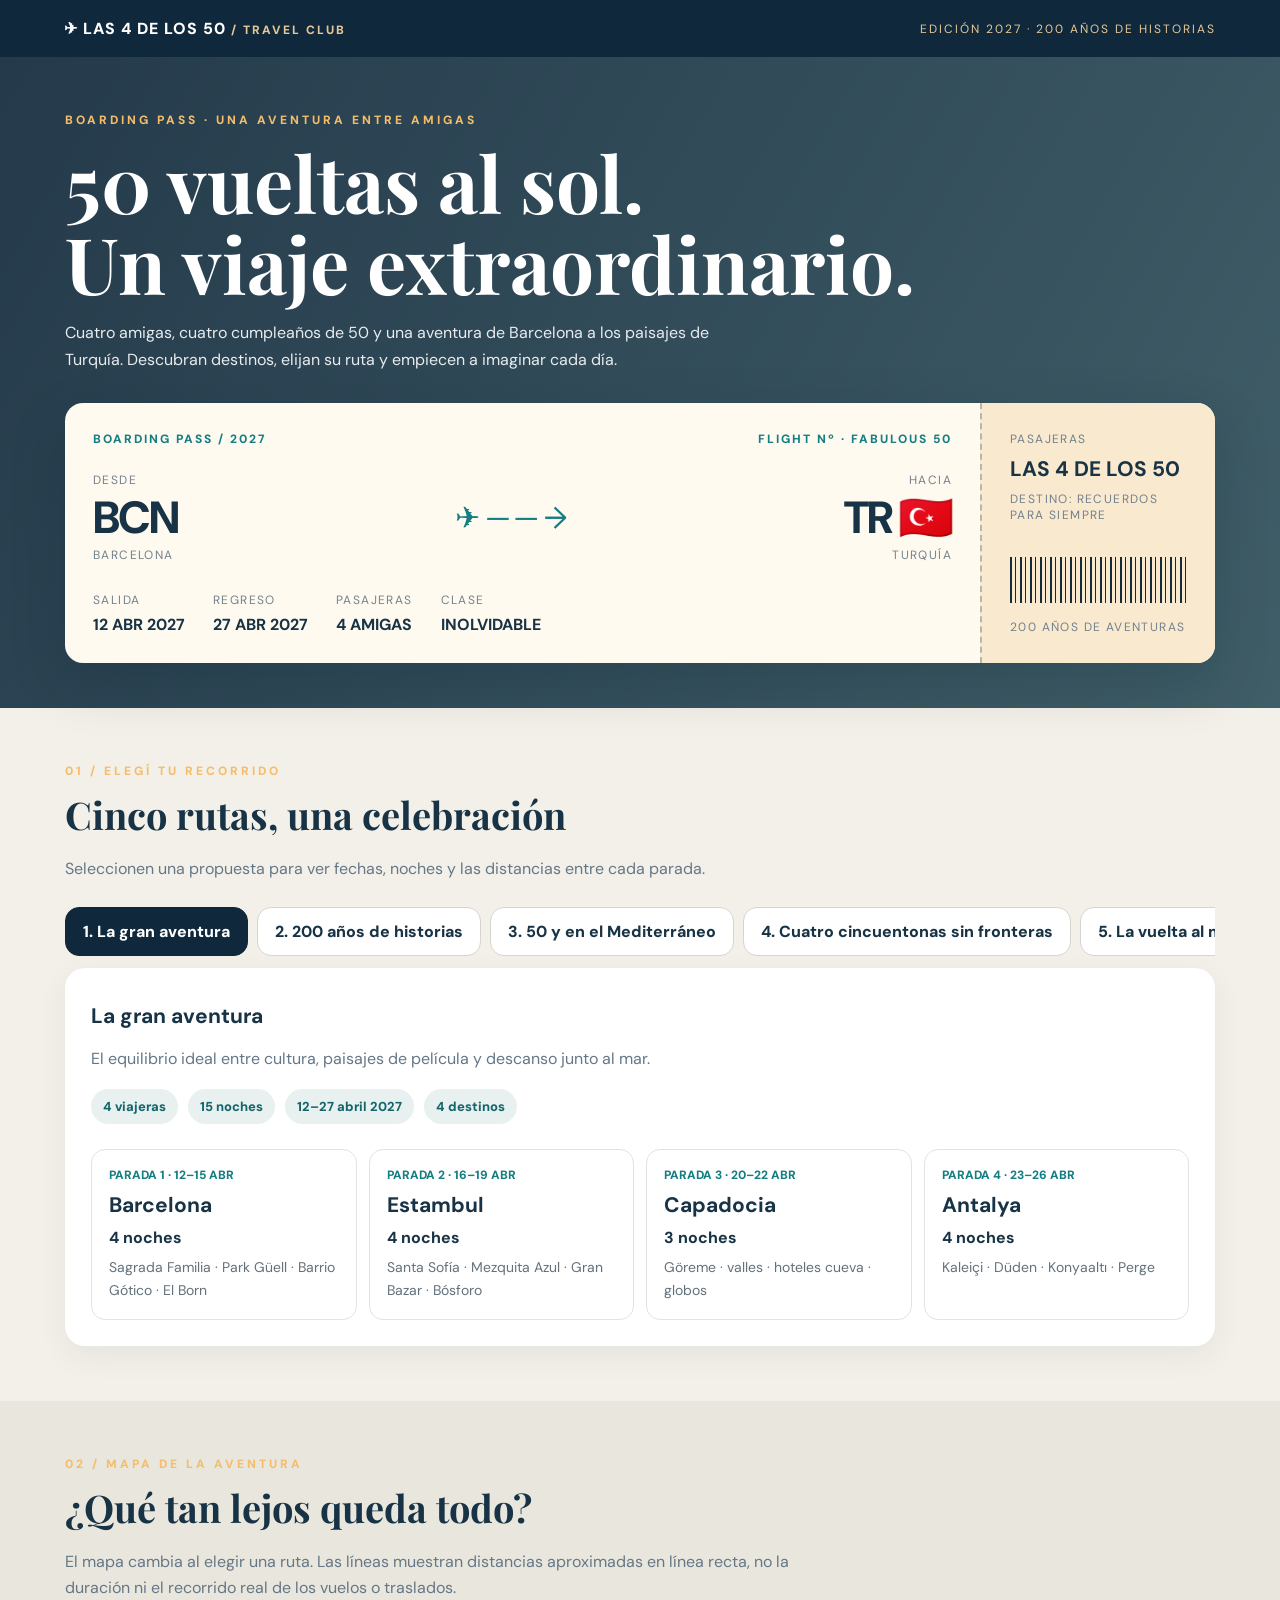
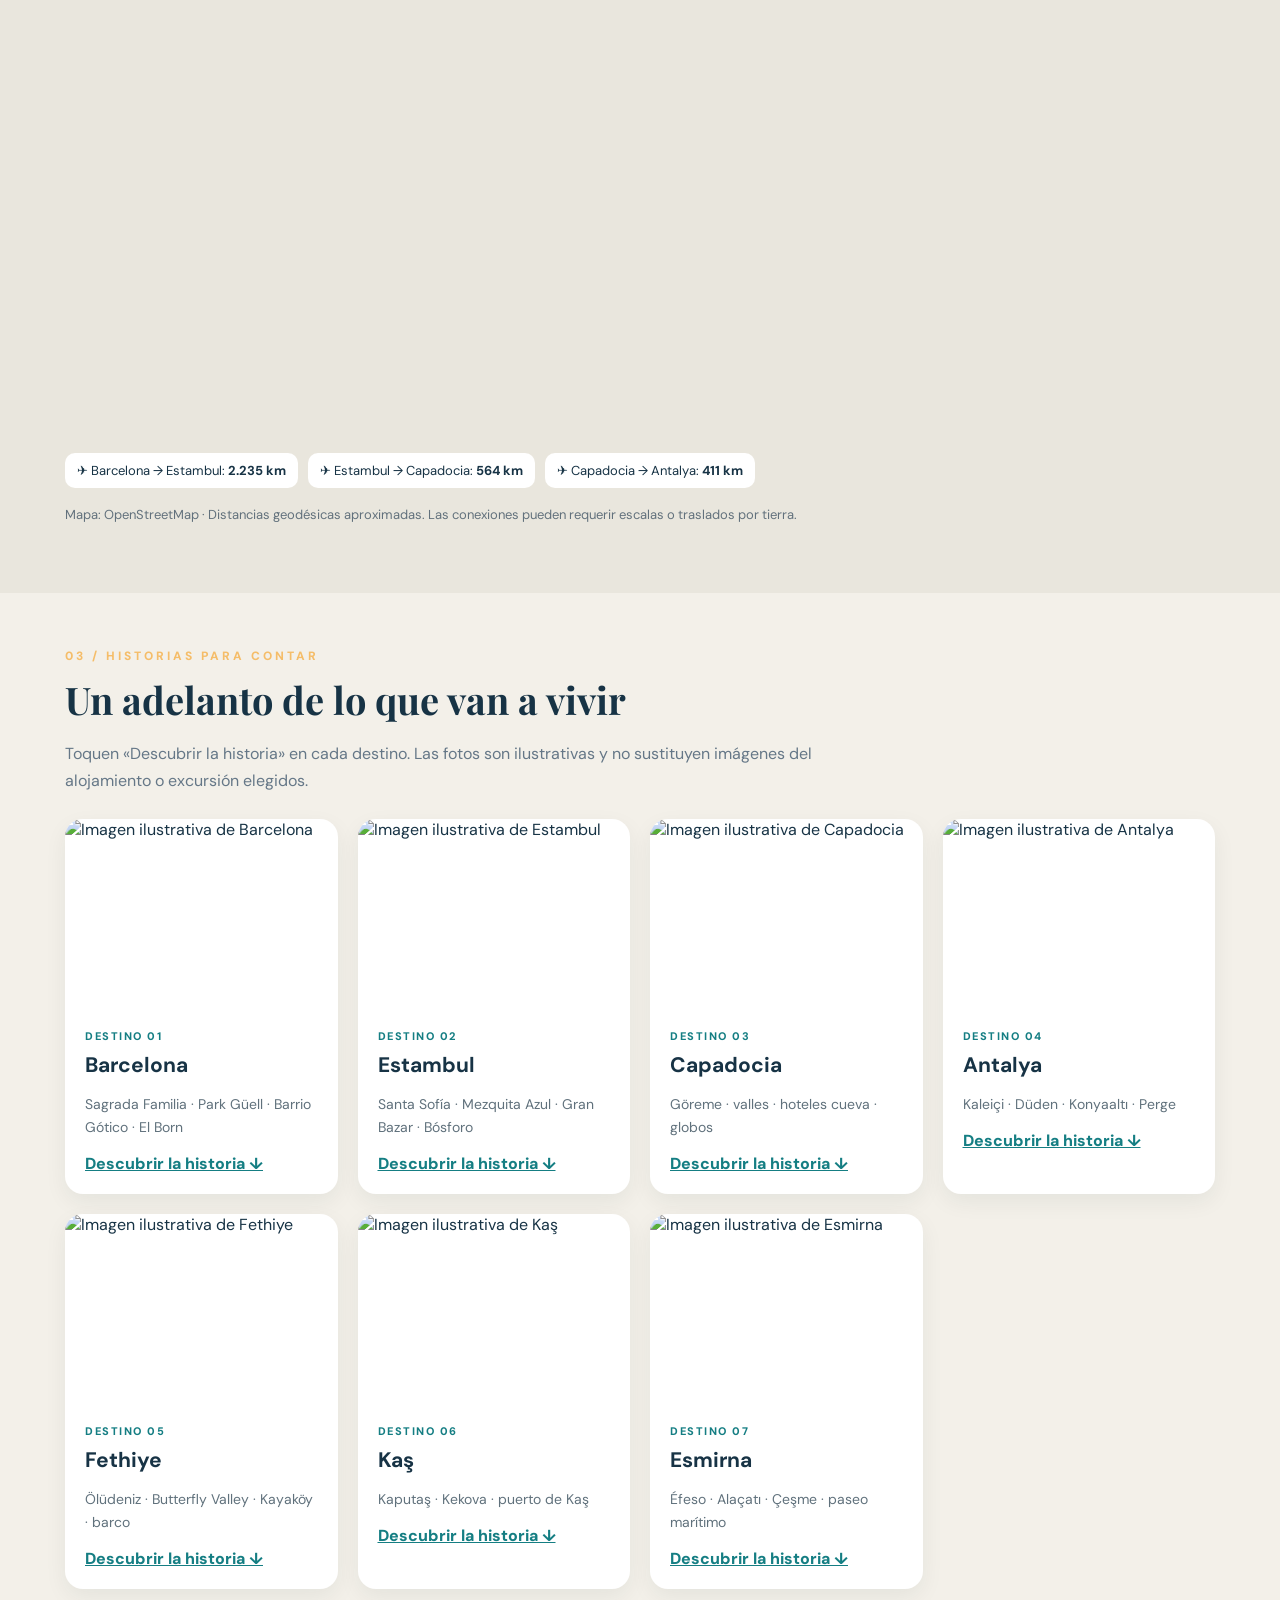
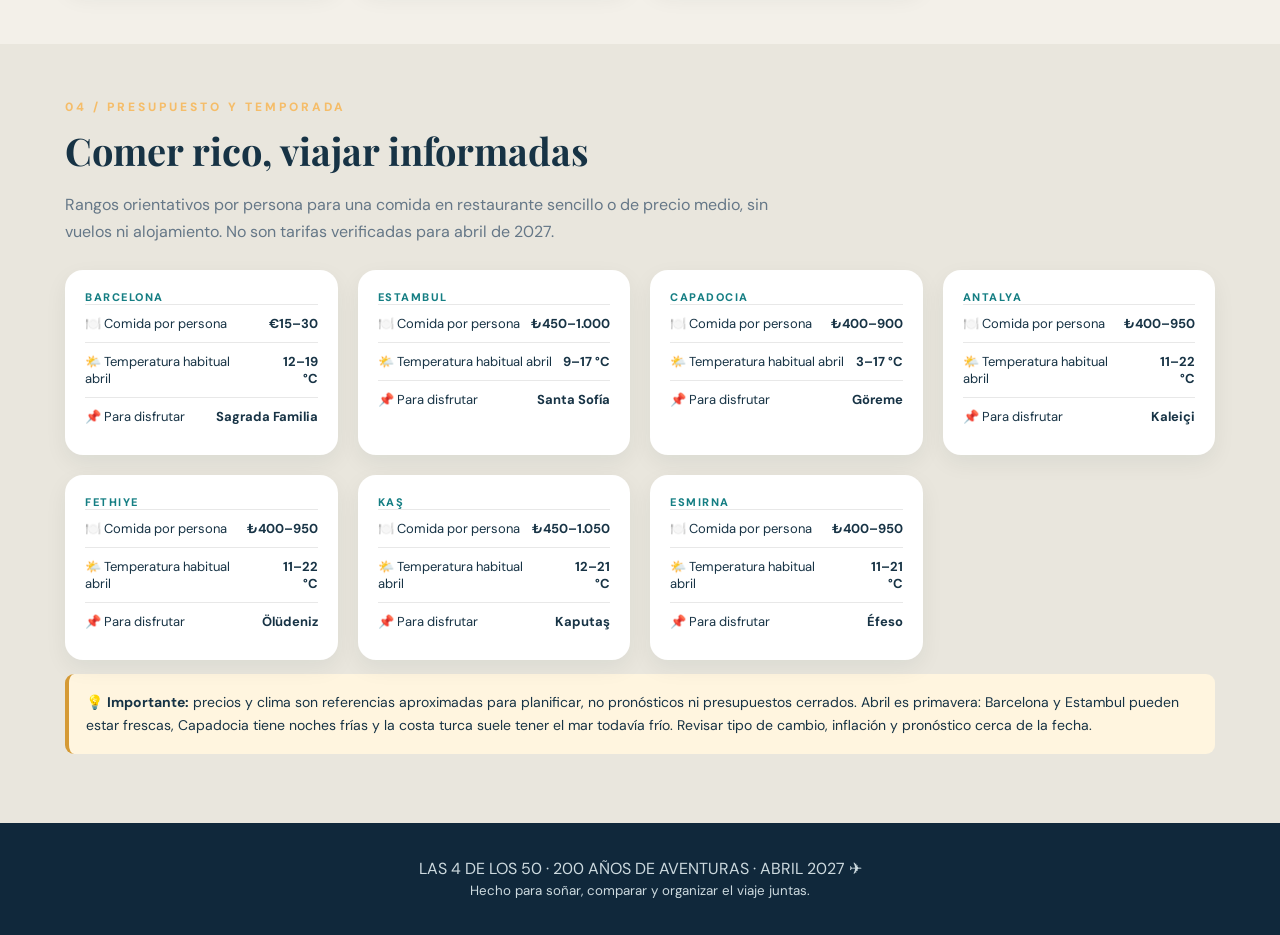
==== index.html @ 7f189c69 "Rediseñar como boarding pass para cuatro viajeras con mapa, historias, fotos, clima y comidas" ====
<!DOCTYPE html><html lang="es"><head><meta charset="UTF-8"><meta name="viewport" content="width=device-width,initial-scale=1"><meta name="theme-color" content="#10283b"><title>Las 4 de los 50 · Boarding Pass 2027</title><link rel="preconnect" href="https://fonts.googleapis.com"><link href="https://fonts.googleapis.com/css2?family=DM+Sans:wght@400;500;600;700;800&family=Playfair+Display:wght@600;700&display=swap" rel="stylesheet"><link rel="stylesheet" href="https://unpkg.com/leaflet@1.9.4/dist/leaflet.css"><style>:root{--navy:#10283b;--cream:#fffaf0;--gold:#f5bd69;--teal:#157e83;--ink:#173345}*{box-sizing:border-box}html{scroll-behavior:smooth}body{margin:0;background:#f3f0e9;color:var(--ink);font-family:'DM Sans',sans-serif}button{font:inherit;cursor:pointer}header{background:var(--navy);color:white;padding:18px 5%;display:flex;align-items:center;justify-content:space-between;gap:12px;flex-wrap:wrap}.brand{font-weight:800;letter-spacing:1px}.tag{font-size:12px;color:#e6c897;letter-spacing:2px}.hero{padding:55px 5% 45px;background:linear-gradient(120deg,#10283be8,#173d4bd0),url('https://images.unsplash.com/photo-1488646953014-85cb44e25828?w=1600&q=85') center/cover;color:white}.container{max-width:1150px;margin:auto}.eyebrow{text-transform:uppercase;letter-spacing:3px;font-size:12px;color:var(--gold);font-weight:800}h1{font-family:'Playfair Display',serif;font-size:clamp(40px,7vw,78px);line-height:1.04;margin:14px 0}h2{font-family:'Playfair Display',serif;font-size:clamp(27px,4vw,38px);margin:10px 0 16px}h3{margin:8px 0;font-size:21px}p{line-height:1.65}.muted{color:#657787}.hero p{max-width:680px;color:#e8ecee}.ticket{background:var(--cream);border-radius:18px;box-shadow:0 20px 55px #071e2b30;display:grid;grid-template-columns:1fr 235px;overflow:hidden;margin-top:30px;color:var(--ink)}.ticket-main{padding:28px}.ticket-side{border-left:2px dashed #b4b6b2;padding:28px;display:flex;flex-direction:column;justify-content:space-between;background:#f8e9cf}.ticket-top{display:flex;justify-content:space-between;gap:15px;flex-wrap:wrap;font-size:12px;letter-spacing:2px;font-weight:800;color:var(--teal)}.flight{display:flex;align-items:center;justify-content:space-between;gap:15px;margin:25px 0}.airport{font-size:clamp(25px,5vw,45px);font-weight:800;letter-spacing:-2px}.plane{font-size:30px;color:var(--teal)}.small{font-size:12px;letter-spacing:1.4px;text-transform:uppercase;color:#73818c}.facts{display:flex;gap:28px;flex-wrap:wrap}.facts b{display:block;margin-top:5px}.barcode{height:46px;background:repeating-linear-gradient(90deg,#162b39 0 2px,transparent 2px 5px,#162b39 5px 6px,transparent 6px 10px);margin:16px 0}.section{padding:55px 5%}.section.alt{background:#e9e6dd}.section-head{max-width:750px;margin-bottom:25px}.tabs{display:flex;gap:9px;overflow-x:auto;padding-bottom:12px}.tab{flex:0 0 auto;border:1px solid #d5d4ce;border-radius:14px;padding:13px 17px;background:white;color:var(--ink);font-weight:800}.tab.active{background:var(--navy);color:white;border-color:var(--navy)}.route{background:white;border-radius:20px;padding:26px;box-shadow:0 10px 30px #162b3910}.route-summary{display:flex;gap:10px;flex-wrap:wrap;margin:15px 0 25px}.pill{background:#e8f1f0;color:#14666c;border-radius:99px;padding:9px 12px;font-size:13px;font-weight:800}.stops{display:grid;grid-template-columns:repeat(auto-fit,minmax(195px,1fr));gap:12px}.stop{border:1px solid #e0e4e4;border-radius:14px;padding:17px}.stop .date{font-size:12px;font-weight:800;color:var(--teal);text-transform:uppercase}.stop p{font-size:14px;margin:8px 0 0;color:#62717c}.map{height:410px;border-radius:18px;z-index:0}.map-note{font-size:13px;color:#62717c}.distance{display:flex;gap:10px;flex-wrap:wrap;margin:16px 0}.distance span{padding:9px 12px;background:white;border-radius:10px;font-size:13px}.cards{display:grid;grid-template-columns:repeat(auto-fit,minmax(245px,1fr));gap:20px}.card{background:white;border-radius:18px;overflow:hidden;box-shadow:0 8px 22px #172a3510}.card img{width:100%;height:190px;object-fit:cover;display:block}.card-body{padding:20px}.card-body p{color:#60717c;font-size:14px}.stat{display:flex;justify-content:space-between;gap:10px;border-top:1px solid #e8e8e8;padding:10px 0;font-size:13px}.stat strong{text-align:right}.label{font-size:11px;letter-spacing:1.5px;color:var(--teal);font-weight:800;text-transform:uppercase}.story{margin:12px 0;color:#405566!important}.footer{padding:35px 5%;background:var(--navy);color:#cddadf;text-align:center}.disclaimer{background:#fff5df;border-left:4px solid #d59a35;padding:17px;border-radius:9px;font-size:14px}.toggle{background:none;border:0;color:var(--teal);font-weight:800;padding:0;text-decoration:underline}.details{display:none}.details.open{display:block}@media(max-width:700px){.ticket{grid-template-columns:1fr}.ticket-side{border-left:0;border-top:2px dashed #b4b6b2}.hero{padding-top:35px}.section{padding:38px 5%}.ticket-main,.ticket-side{padding:22px}.map{height:330px}}</style></head><body><header><div class="brand">✈ LAS 4 DE LOS 50 <span class="tag">/ TRAVEL CLUB</span></div><div class="tag">EDICIÓN 2027 · 200 AÑOS DE HISTORIAS</div></header><div class="hero"><div class="container"><div class="eyebrow">Boarding pass · Una aventura entre amigas</div><h1>50 vueltas al sol.<br>Un viaje extraordinario.</h1><p>Cuatro amigas, cuatro cumpleaños de 50 y una aventura de Barcelona a los paisajes de Turquía. Descubran destinos, elijan su ruta y empiecen a imaginar cada día.</p><div class="ticket"><div class="ticket-main"><div class="ticket-top"><span>BOARDING PASS / 2027</span><span>FLIGHT Nº · FABULOUS 50</span></div><div class="flight"><div><div class="small">Desde</div><div class="airport">BCN</div><div class="small">Barcelona</div></div><div class="plane">✈ ─ ─ →</div><div style="text-align:right"><div class="small">Hacia</div><div class="airport">TR 🇹🇷</div><div class="small">Turquía</div></div></div><div class="facts"><div><span class="small">Salida</span><b>12 ABR 2027</b></div><div><span class="small">Regreso</span><b>27 ABR 2027</b></div><div><span class="small">Pasajeras</span><b>4 AMIGAS</b></div><div><span class="small">Clase</span><b>INOLVIDABLE</b></div></div></div><div class="ticket-side"><div><div class="small">Pasajeras</div><h3>LAS 4 DE LOS 50</h3><div class="small">Destino: recuerdos para siempre</div></div><div><div class="barcode" aria-hidden="true"></div><div class="small">200 AÑOS DE AVENTURAS</div></div></div></div></div></div><section class="section"><div class="container"><div class="section-head"><div class="eyebrow">01 / Elegí tu recorrido</div><h2>Cinco rutas, una celebración</h2><p class="muted">Seleccionen una propuesta para ver fechas, noches y las distancias entre cada parada.</p></div><div class="tabs" id="tabs"></div><div class="route"><h3 id="routeName"></h3><p id="routeDesc" class="muted"></p><div class="route-summary" id="routePills"></div><div class="stops" id="stops"></div></div></div></section><section class="section alt"><div class="container"><div class="section-head"><div class="eyebrow">02 / Mapa de la aventura</div><h2>¿Qué tan lejos queda todo?</h2><p class="muted">El mapa cambia al elegir una ruta. Las líneas muestran distancias aproximadas en línea recta, no la duración ni el recorrido real de los vuelos o traslados.</p></div><div id="map" class="map" aria-label="Mapa interactivo de destinos"></div><div class="distance" id="distances"></div><p class="map-note">Mapa: OpenStreetMap · Distancias geodésicas aproximadas. Las conexiones pueden requerir escalas o traslados por tierra.</p></div></section><section class="section"><div class="container"><div class="section-head"><div class="eyebrow">03 / Historias para contar</div><h2>Un adelanto de lo que van a vivir</h2><p class="muted">Toquen «Descubrir la historia» en cada destino. Las fotos son ilustrativas y no sustituyen imágenes del alojamiento o excursión elegidos.</p></div><div class="cards" id="cards"></div></div></section><section class="section alt"><div class="container"><div class="section-head"><div class="eyebrow">04 / Presupuesto y temporada</div><h2>Comer rico, viajar informadas</h2><p class="muted">Rangos orientativos por persona para una comida en restaurante sencillo o de precio medio, sin vuelos ni alojamiento. No son tarifas verificadas para abril de 2027.</p></div><div class="cards" id="costs"></div><p class="disclaimer">💡 <strong>Importante:</strong> precios y clima son referencias aproximadas para planificar, no pronósticos ni presupuestos cerrados. Abril es primavera: Barcelona y Estambul pueden estar frescas, Capadocia tiene noches frías y la costa turca suele tener el mar todavía frío. Revisar tipo de cambio, inflación y pronóstico cerca de la fecha.</p></div></section><footer class="footer">LAS 4 DE LOS 50 · 200 AÑOS DE AVENTURAS · ABRIL 2027 ✈<br><small>Hecho para soñar, comparar y organizar el viaje juntas.</small></footer><script src="https://unpkg.com/leaflet@1.9.4/dist/leaflet.js"></script><script>
const places={Barcelona:{coords:[41.3874,2.1686],weather:'12–19 °C',food:'€15–30',photo:'photo-1539037116277-4db20889f2d4',story:'Entre callejones medievales y edificios imposibles, Barcelona cuenta la historia de una ciudad que se reinventó con el modernismo. Gaudí dedicó décadas a la Sagrada Familia, aún en construcción. Para las cuatro: tapas por El Born y una caminata al atardecer por Montjuïc.',see:'Sagrada Familia · Park Güell · Barrio Gótico · El Born'},Estambul:{coords:[41.0082,28.9784],weather:'9–17 °C',food:'₺450–1.000',photo:'photo-1524231757912-21f4fe3a7200',story:'Constantinopla fue capital de imperios y hoy conecta Europa con Asia. Santa Sofía pasó por diferentes usos a lo largo de su historia, mientras el Gran Bazar conserva siglos de comercio. Imperdible: cruzar el Bósforo en ferry y brindar con el perfil de las mezquitas de fondo.',see:'Santa Sofía · Mezquita Azul · Gran Bazar · Bósforo'},Capadocia:{coords:[38.6431,34.8289],weather:'3–17 °C',food:'₺400–900',photo:'photo-1570939274717-7eda259b50ed',story:'Sus chimeneas de hadas nacieron de antiguas erupciones volcánicas y millones de años de erosión. Comunidades excavaron viviendas, iglesias y ciudades bajo tierra. El amanecer con globos es inolvidable, aunque los vuelos dependen estrictamente del viento.',see:'Göreme · valles · hoteles cueva · globos'},Antalya:{coords:[36.8969,30.7133],weather:'11–22 °C',food:'₺400–950',photo:'photo-1533105079780-92b9be482077',story:'La ciudad vieja de Kaleiçi conserva calles otomanas y una puerta romana dedicada al emperador Adriano. Entre montañas y mar, combina ruinas antiguas, cascadas y terrazas frente al Mediterráneo.',see:'Kaleiçi · Düden · Konyaaltı · Perge'},Fethiye:{coords:[36.6213,29.1164],weather:'11–22 °C',food:'₺400–950',photo:'photo-1500375592092-40eb2168fd21',story:'Ölüdeniz es conocida por su laguna turquesa protegida por montañas. Cerca aparecen los acantilados de Butterfly Valley y el pueblo fantasma de Kayaköy, marcado por los intercambios de población del siglo XX.',see:'Ölüdeniz · Butterfly Valley · Kayaköy · barco'},Kaş:{coords:[36.2002,29.6403],weather:'12–21 °C',food:'₺450–1.050',photo:'photo-1507525428034-b723cf961d3e',story:'Kaş fue la antigua Antiphellos, una ciudad de la región licia. Hoy sus callecitas blancas, su puerto y las excursiones a Kekova permiten descubrir una costa salpicada de restos arqueológicos.',see:'Kaputaş · Kekova · puerto de Kaş'},Esmirna:{coords:[38.4237,27.1428],weather:'11–21 °C',food:'₺400–950',photo:'photo-1464822759023-fed622ff2c3b',story:'Esmirna es una puerta al Egeo. Muy cerca, Éfeso permite caminar por una de las ciudades antiguas mejor conservadas del Mediterráneo, con su célebre biblioteca de Celso. Alaçatı suma casas de piedra y cafés encantadores.',see:'Éfeso · Alaçatı · Çeşme · paseo marítimo'}};
const plans=[{name:'La gran aventura',desc:'El equilibrio ideal entre cultura, paisajes de película y descanso junto al mar.',legs:[['Barcelona','12–15 abr',4],['Estambul','16–19 abr',4],['Capadocia','20–22 abr',3],['Antalya','23–26 abr',4]]},{name:'200 años de historias',desc:'Más días en la costa: lagunas turquesas, barcos y pueblos mediterráneos.',legs:[['Barcelona','12–15 abr',4],['Estambul','16–18 abr',3],['Capadocia','19–21 abr',3],['Fethiye','22–26 abr',5]]},{name:'50 y en el Mediterráneo',desc:'Una ruta más tranquila, con encanto boutique en Kaş.',legs:[['Barcelona','12–15 abr',4],['Estambul','16–19 abr',4],['Capadocia','20–22 abr',3],['Kaş','23–26 abr',4]]},{name:'Cuatro cincuentonas sin fronteras',desc:'La alternativa para amantes de la historia y los paisajes del mar Egeo.',legs:[['Barcelona','12–14 abr',3],['Estambul','15–18 abr',4],['Capadocia','19–21 abr',3],['Esmirna','22–26 abr',5]]},{name:'La vuelta al mundo de los 50',desc:'Más tiempo para descubrir Barcelona y una visita breve a Capadocia.',legs:[['Barcelona','12–17 abr',6],['Estambul','18–21 abr',4],['Capadocia','22–23 abr',2],['Antalya','24–26 abr',3]]}];
const cards=document.getElementById('cards');cards.innerHTML=Object.entries(places).map(([name,p],i)=>'<article class="card"><img loading="lazy" alt="Imagen ilustrativa de '+name+'" src="https://images.unsplash.com/'+p.photo+'?w=800&q=80"><div class="card-body"><div class="label">Destino '+String(i+1).padStart(2,'0')+'</div><h3>'+name+'</h3><p>'+p.see+'</p><button class="toggle" aria-expanded="false" onclick="toggleStory(this)">Descubrir la historia ↓</button><div class="details"><p class="story">'+p.story+'</p></div></div></article>').join('');
function toggleStory(btn){let el=btn.nextElementSibling;let open=el.classList.toggle('open');btn.setAttribute('aria-expanded',String(open));btn.textContent=open?'Ocultar historia ↑':'Descubrir la historia ↓'}
document.getElementById('costs').innerHTML=Object.entries(places).map(([name,p])=>'<div class="card"><div class="card-body"><div class="label">'+name+'</div><div class="stat"><span>🍽️ Comida por persona</span><strong>'+p.food+'</strong></div><div class="stat"><span>🌤️ Temperatura habitual abril</span><strong>'+p.weather+'</strong></div><div class="stat"><span>📌 Para disfrutar</span><strong>'+p.see.split(' · ')[0]+'</strong></div></div></div>').join('');
let map,layer;try{if(window.L){map=L.map('map',{scrollWheelZoom:false}).setView([40,21],4);L.tileLayer('https://{s}.tile.openstreetmap.org/{z}/{x}/{y}.png',{attribution:'© OpenStreetMap contributors',maxZoom:18}).addTo(map);layer=L.layerGroup().addTo(map)}}catch(e){document.getElementById('map').textContent='Mapa no disponible sin conexión a internet.'}
function km(a,b){let rad=Math.PI/180;let dlat=(b[0]-a[0])*rad,dlon=(b[1]-a[1])*rad;let h=Math.sin(dlat/2)**2+Math.cos(a[0]*rad)*Math.cos(b[0]*rad)*Math.sin(dlon/2)**2;return Math.round(6371*2*Math.atan2(Math.sqrt(h),Math.sqrt(1-h)))}
function select(i){let p=plans[i];document.getElementById('tabs').innerHTML=plans.map((x,j)=>'<button class="tab '+(i===j?'active':'')+'" onclick="select('+j+')">'+(j+1)+'. '+x.name+'</button>').join('');document.getElementById('routeName').textContent=p.name;document.getElementById('routeDesc').textContent=p.desc;document.getElementById('routePills').innerHTML='<span class="pill">4 viajeras</span><span class="pill">15 noches</span><span class="pill">12–27 abril 2027</span><span class="pill">4 destinos</span>';document.getElementById('stops').innerHTML=p.legs.map((s,j)=>'<div class="stop"><div class="date">Parada '+(j+1)+' · '+s[1]+'</div><h3>'+s[0]+'</h3><b>'+s[2]+' noches</b><p>'+places[s[0]].see+'</p></div>').join('');let coords=p.legs.map(s=>places[s[0]].coords);document.getElementById('distances').innerHTML=p.legs.slice(1).map((s,j)=>'<span>✈ '+p.legs[j][0]+' → '+s[0]+': <strong>'+km(coords[j],coords[j+1]).toLocaleString('es-AR')+' km</strong></span>').join('');if(map&&layer){layer.clearLayers();coords.forEach((c,j)=>L.marker(c).addTo(layer).bindPopup('<b>'+p.legs[j][0]+'</b><br>'+p.legs[j][1]));L.polyline(coords,{color:'#db9346',weight:3,dashArray:'7 7'}).addTo(layer);map.fitBounds(L.latLngBounds(coords).pad(.3));setTimeout(()=>map.invalidateSize(),100)}}
select(0);
</script></body></html>
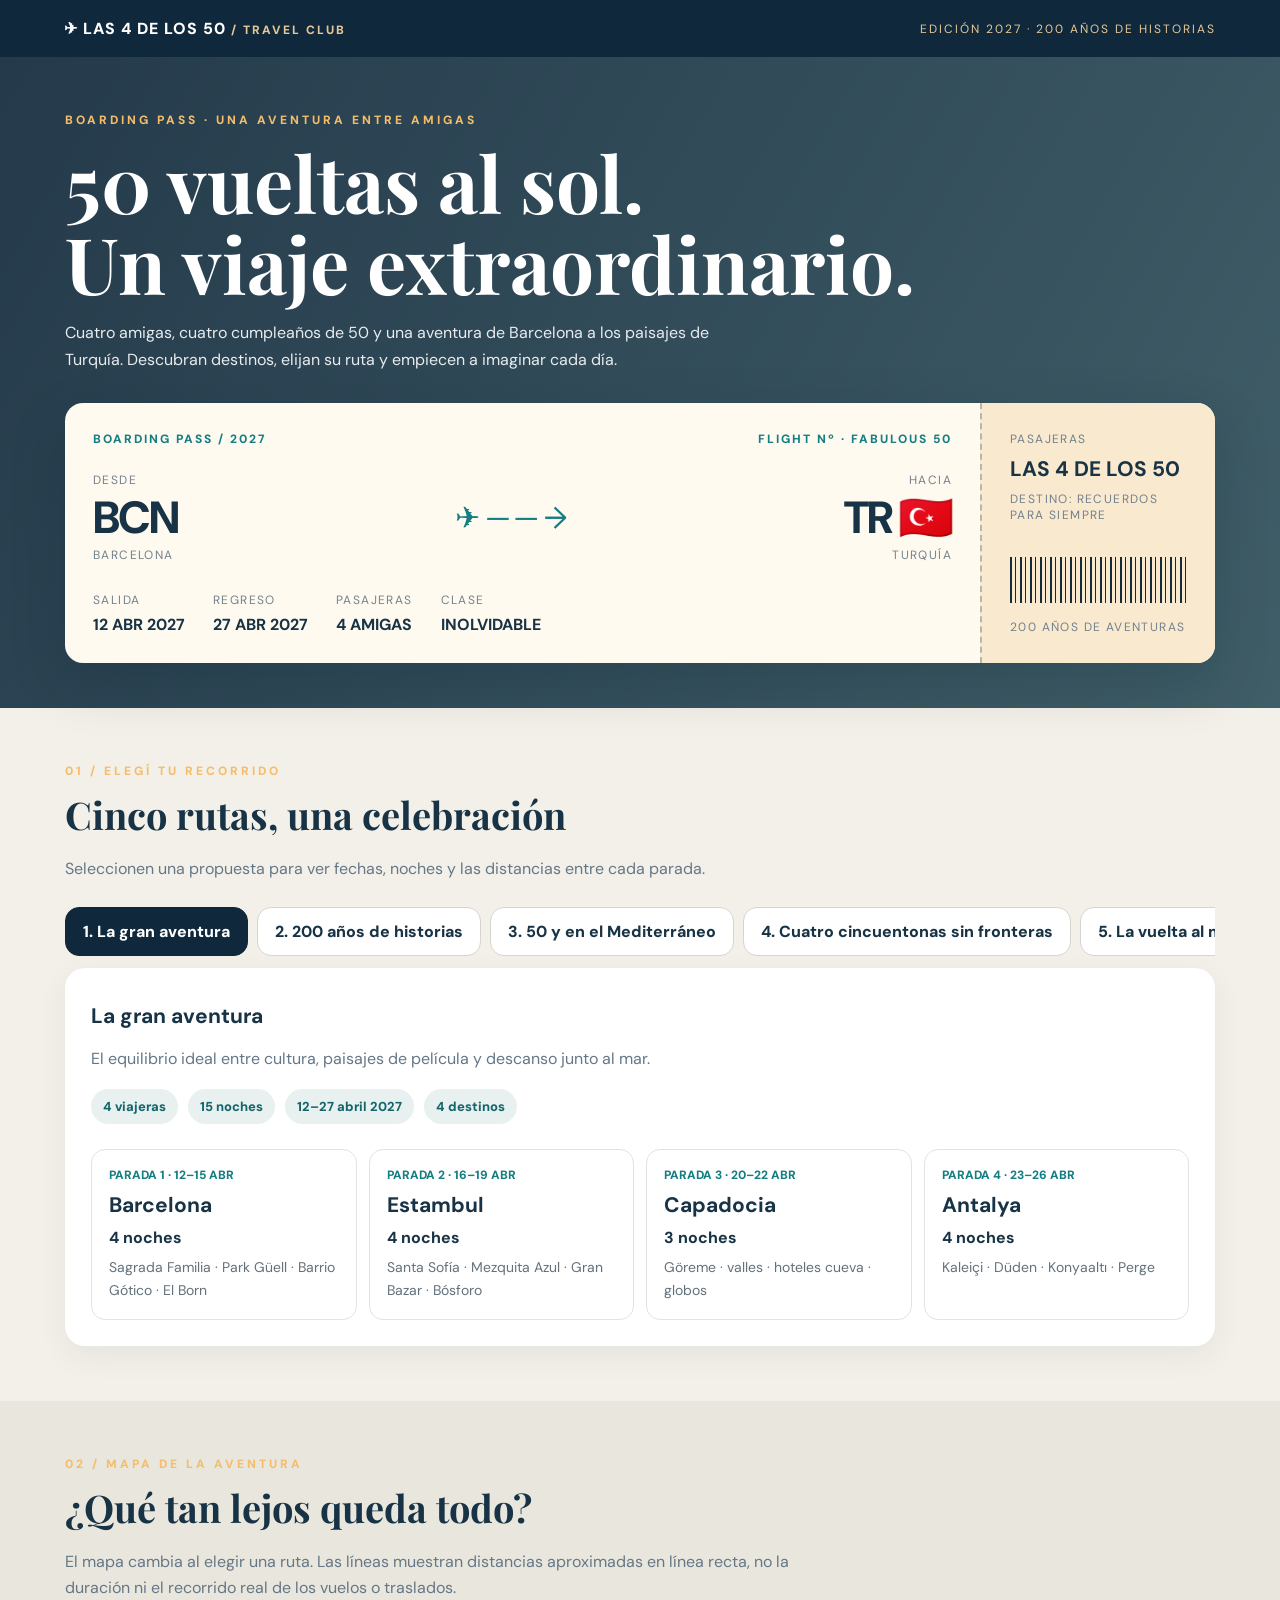
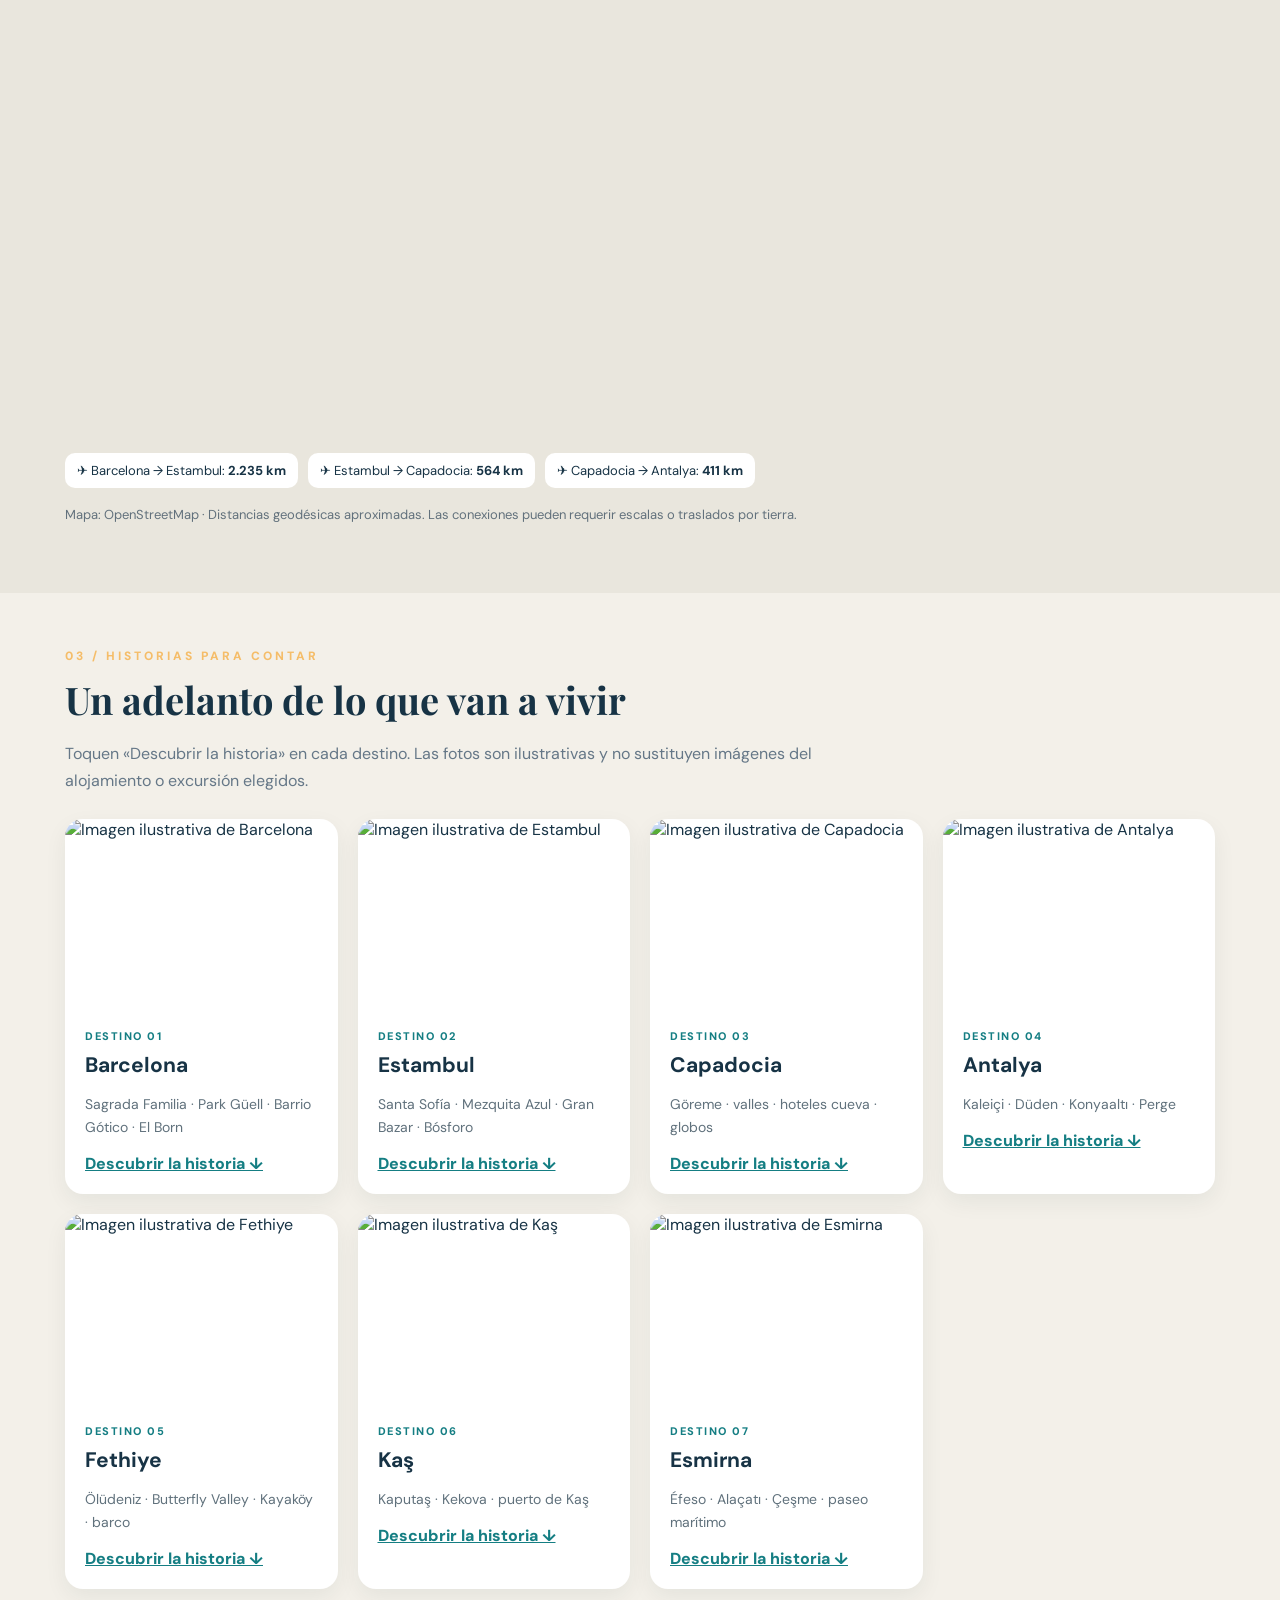
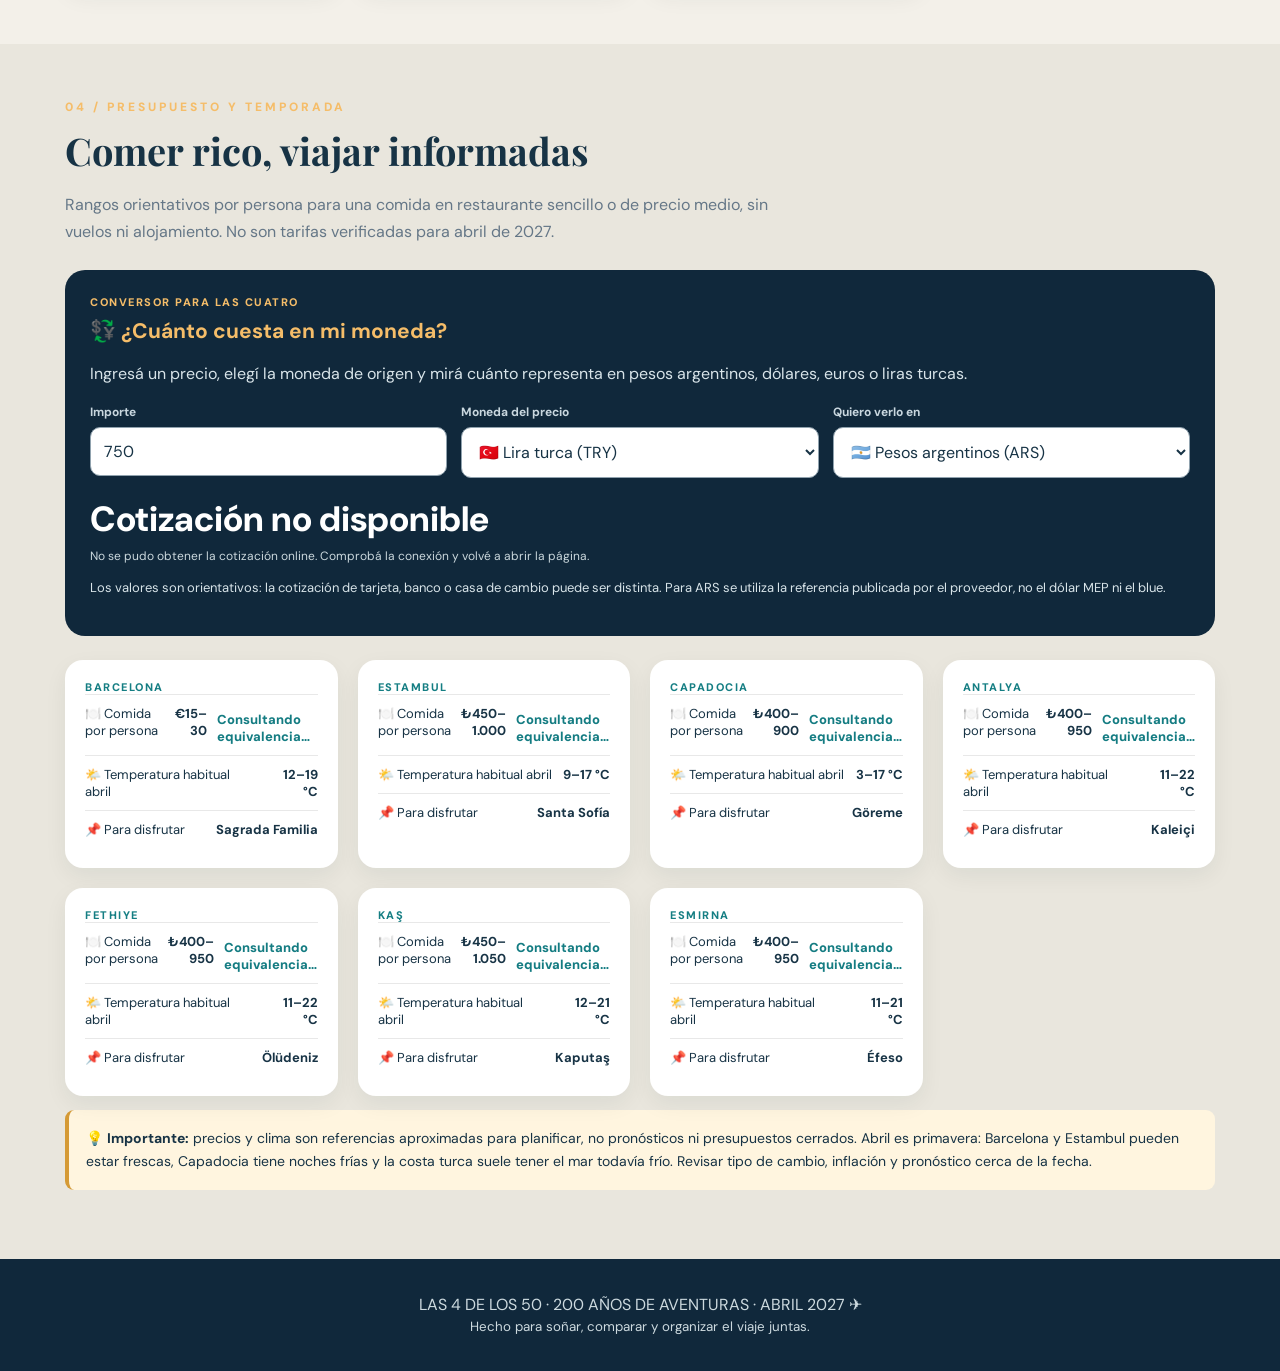
==== commit 28cff081: "Agregar conversor de divisas en vivo y equivalencias de comidas" ====
--- a/index.html
+++ b/index.html
@@ -1,4 +1,4 @@
-<!DOCTYPE html><html lang="es"><head><meta charset="UTF-8"><meta name="viewport" content="width=device-width,initial-scale=1"><meta name="theme-color" content="#10283b"><title>Las 4 de los 50 · Boarding Pass 2027</title><link rel="preconnect" href="https://fonts.googleapis.com"><link href="https://fonts.googleapis.com/css2?family=DM+Sans:wght@400;500;600;700;800&family=Playfair+Display:wght@600;700&display=swap" rel="stylesheet"><link rel="stylesheet" href="https://unpkg.com/leaflet@1.9.4/dist/leaflet.css"><style>:root{--navy:#10283b;--cream:#fffaf0;--gold:#f5bd69;--teal:#157e83;--ink:#173345}*{box-sizing:border-box}html{scroll-behavior:smooth}body{margin:0;background:#f3f0e9;color:var(--ink);font-family:'DM Sans',sans-serif}button{font:inherit;cursor:pointer}header{background:var(--navy);color:white;padding:18px 5%;display:flex;align-items:center;justify-content:space-between;gap:12px;flex-wrap:wrap}.brand{font-weight:800;letter-spacing:1px}.tag{font-size:12px;color:#e6c897;letter-spacing:2px}.hero{padding:55px 5% 45px;background:linear-gradient(120deg,#10283be8,#173d4bd0),url('https://images.unsplash.com/photo-1488646953014-85cb44e25828?w=1600&q=85') center/cover;color:white}.container{max-width:1150px;margin:auto}.eyebrow{text-transform:uppercase;letter-spacing:3px;font-size:12px;color:var(--gold);font-weight:800}h1{font-family:'Playfair Display',serif;font-size:clamp(40px,7vw,78px);line-height:1.04;margin:14px 0}h2{font-family:'Playfair Display',serif;font-size:clamp(27px,4vw,38px);margin:10px 0 16px}h3{margin:8px 0;font-size:21px}p{line-height:1.65}.muted{color:#657787}.hero p{max-width:680px;color:#e8ecee}.ticket{background:var(--cream);border-radius:18px;box-shadow:0 20px 55px #071e2b30;display:grid;grid-template-columns:1fr 235px;overflow:hidden;margin-top:30px;color:var(--ink)}.ticket-main{padding:28px}.ticket-side{border-left:2px dashed #b4b6b2;padding:28px;display:flex;flex-direction:column;justify-content:space-between;background:#f8e9cf}.ticket-top{display:flex;justify-content:space-between;gap:15px;flex-wrap:wrap;font-size:12px;letter-spacing:2px;font-weight:800;color:var(--teal)}.flight{display:flex;align-items:center;justify-content:space-between;gap:15px;margin:25px 0}.airport{font-size:clamp(25px,5vw,45px);font-weight:800;letter-spacing:-2px}.plane{font-size:30px;color:var(--teal)}.small{font-size:12px;letter-spacing:1.4px;text-transform:uppercase;color:#73818c}.facts{display:flex;gap:28px;flex-wrap:wrap}.facts b{display:block;margin-top:5px}.barcode{height:46px;background:repeating-linear-gradient(90deg,#162b39 0 2px,transparent 2px 5px,#162b39 5px 6px,transparent 6px 10px);margin:16px 0}.section{padding:55px 5%}.section.alt{background:#e9e6dd}.section-head{max-width:750px;margin-bottom:25px}.tabs{display:flex;gap:9px;overflow-x:auto;padding-bottom:12px}.tab{flex:0 0 auto;border:1px solid #d5d4ce;border-radius:14px;padding:13px 17px;background:white;color:var(--ink);font-weight:800}.tab.active{background:var(--navy);color:white;border-color:var(--navy)}.route{background:white;border-radius:20px;padding:26px;box-shadow:0 10px 30px #162b3910}.route-summary{display:flex;gap:10px;flex-wrap:wrap;margin:15px 0 25px}.pill{background:#e8f1f0;color:#14666c;border-radius:99px;padding:9px 12px;font-size:13px;font-weight:800}.stops{display:grid;grid-template-columns:repeat(auto-fit,minmax(195px,1fr));gap:12px}.stop{border:1px solid #e0e4e4;border-radius:14px;padding:17px}.stop .date{font-size:12px;font-weight:800;color:var(--teal);text-transform:uppercase}.stop p{font-size:14px;margin:8px 0 0;color:#62717c}.map{height:410px;border-radius:18px;z-index:0}.map-note{font-size:13px;color:#62717c}.distance{display:flex;gap:10px;flex-wrap:wrap;margin:16px 0}.distance span{padding:9px 12px;background:white;border-radius:10px;font-size:13px}.cards{display:grid;grid-template-columns:repeat(auto-fit,minmax(245px,1fr));gap:20px}.card{background:white;border-radius:18px;overflow:hidden;box-shadow:0 8px 22px #172a3510}.card img{width:100%;height:190px;object-fit:cover;display:block}.card-body{padding:20px}.card-body p{color:#60717c;font-size:14px}.stat{display:flex;justify-content:space-between;gap:10px;border-top:1px solid #e8e8e8;padding:10px 0;font-size:13px}.stat strong{text-align:right}.label{font-size:11px;letter-spacing:1.5px;color:var(--teal);font-weight:800;text-transform:uppercase}.story{margin:12px 0;color:#405566!important}.footer{padding:35px 5%;background:var(--navy);color:#cddadf;text-align:center}.disclaimer{background:#fff5df;border-left:4px solid #d59a35;padding:17px;border-radius:9px;font-size:14px}.toggle{background:none;border:0;color:var(--teal);font-weight:800;padding:0;text-decoration:underline}.details{display:none}.details.open{display:block}@media(max-width:700px){.ticket{grid-template-columns:1fr}.ticket-side{border-left:0;border-top:2px dashed #b4b6b2}.hero{padding-top:35px}.section{padding:38px 5%}.ticket-main,.ticket-side{padding:22px}.map{height:330px}}</style></head><body><header><div class="brand">✈ LAS 4 DE LOS 50 <span class="tag">/ TRAVEL CLUB</span></div><div class="tag">EDICIÓN 2027 · 200 AÑOS DE HISTORIAS</div></header><div class="hero"><div class="container"><div class="eyebrow">Boarding pass · Una aventura entre amigas</div><h1>50 vueltas al sol.<br>Un viaje extraordinario.</h1><p>Cuatro amigas, cuatro cumpleaños de 50 y una aventura de Barcelona a los paisajes de Turquía. Descubran destinos, elijan su ruta y empiecen a imaginar cada día.</p><div class="ticket"><div class="ticket-main"><div class="ticket-top"><span>BOARDING PASS / 2027</span><span>FLIGHT Nº · FABULOUS 50</span></div><div class="flight"><div><div class="small">Desde</div><div class="airport">BCN</div><div class="small">Barcelona</div></div><div class="plane">✈ ─ ─ →</div><div style="text-align:right"><div class="small">Hacia</div><div class="airport">TR 🇹🇷</div><div class="small">Turquía</div></div></div><div class="facts"><div><span class="small">Salida</span><b>12 ABR 2027</b></div><div><span class="small">Regreso</span><b>27 ABR 2027</b></div><div><span class="small">Pasajeras</span><b>4 AMIGAS</b></div><div><span class="small">Clase</span><b>INOLVIDABLE</b></div></div></div><div class="ticket-side"><div><div class="small">Pasajeras</div><h3>LAS 4 DE LOS 50</h3><div class="small">Destino: recuerdos para siempre</div></div><div><div class="barcode" aria-hidden="true"></div><div class="small">200 AÑOS DE AVENTURAS</div></div></div></div></div></div><section class="section"><div class="container"><div class="section-head"><div class="eyebrow">01 / Elegí tu recorrido</div><h2>Cinco rutas, una celebración</h2><p class="muted">Seleccionen una propuesta para ver fechas, noches y las distancias entre cada parada.</p></div><div class="tabs" id="tabs"></div><div class="route"><h3 id="routeName"></h3><p id="routeDesc" class="muted"></p><div class="route-summary" id="routePills"></div><div class="stops" id="stops"></div></div></div></section><section class="section alt"><div class="container"><div class="section-head"><div class="eyebrow">02 / Mapa de la aventura</div><h2>¿Qué tan lejos queda todo?</h2><p class="muted">El mapa cambia al elegir una ruta. Las líneas muestran distancias aproximadas en línea recta, no la duración ni el recorrido real de los vuelos o traslados.</p></div><div id="map" class="map" aria-label="Mapa interactivo de destinos"></div><div class="distance" id="distances"></div><p class="map-note">Mapa: OpenStreetMap · Distancias geodésicas aproximadas. Las conexiones pueden requerir escalas o traslados por tierra.</p></div></section><section class="section"><div class="container"><div class="section-head"><div class="eyebrow">03 / Historias para contar</div><h2>Un adelanto de lo que van a vivir</h2><p class="muted">Toquen «Descubrir la historia» en cada destino. Las fotos son ilustrativas y no sustituyen imágenes del alojamiento o excursión elegidos.</p></div><div class="cards" id="cards"></div></div></section><section class="section alt"><div class="container"><div class="section-head"><div class="eyebrow">04 / Presupuesto y temporada</div><h2>Comer rico, viajar informadas</h2><p class="muted">Rangos orientativos por persona para una comida en restaurante sencillo o de precio medio, sin vuelos ni alojamiento. No son tarifas verificadas para abril de 2027.</p></div><div class="cards" id="costs"></div><p class="disclaimer">💡 <strong>Importante:</strong> precios y clima son referencias aproximadas para planificar, no pronósticos ni presupuestos cerrados. Abril es primavera: Barcelona y Estambul pueden estar frescas, Capadocia tiene noches frías y la costa turca suele tener el mar todavía frío. Revisar tipo de cambio, inflación y pronóstico cerca de la fecha.</p></div></section><footer class="footer">LAS 4 DE LOS 50 · 200 AÑOS DE AVENTURAS · ABRIL 2027 ✈<br><small>Hecho para soñar, comparar y organizar el viaje juntas.</small></footer><script src="https://unpkg.com/leaflet@1.9.4/dist/leaflet.js"></script><script>
+<!DOCTYPE html><html lang="es"><head><meta charset="UTF-8"><meta name="viewport" content="width=device-width,initial-scale=1"><meta name="theme-color" content="#10283b"><title>Las 4 de los 50 · Boarding Pass 2027</title><link rel="preconnect" href="https://fonts.googleapis.com"><link href="https://fonts.googleapis.com/css2?family=DM+Sans:wght@400;500;600;700;800&family=Playfair+Display:wght@600;700&display=swap" rel="stylesheet"><link rel="stylesheet" href="https://unpkg.com/leaflet@1.9.4/dist/leaflet.css"><style>:root{--navy:#10283b;--cream:#fffaf0;--gold:#f5bd69;--teal:#157e83;--ink:#173345}*{box-sizing:border-box}html{scroll-behavior:smooth}body{margin:0;background:#f3f0e9;color:var(--ink);font-family:'DM Sans',sans-serif}button{font:inherit;cursor:pointer}header{background:var(--navy);color:white;padding:18px 5%;display:flex;align-items:center;justify-content:space-between;gap:12px;flex-wrap:wrap}.brand{font-weight:800;letter-spacing:1px}.tag{font-size:12px;color:#e6c897;letter-spacing:2px}.hero{padding:55px 5% 45px;background:linear-gradient(120deg,#10283be8,#173d4bd0),url('https://images.unsplash.com/photo-1488646953014-85cb44e25828?w=1600&q=85') center/cover;color:white}.container{max-width:1150px;margin:auto}.eyebrow{text-transform:uppercase;letter-spacing:3px;font-size:12px;color:var(--gold);font-weight:800}h1{font-family:'Playfair Display',serif;font-size:clamp(40px,7vw,78px);line-height:1.04;margin:14px 0}h2{font-family:'Playfair Display',serif;font-size:clamp(27px,4vw,38px);margin:10px 0 16px}h3{margin:8px 0;font-size:21px}p{line-height:1.65}.muted{color:#657787}.hero p{max-width:680px;color:#e8ecee}.ticket{background:var(--cream);border-radius:18px;box-shadow:0 20px 55px #071e2b30;display:grid;grid-template-columns:1fr 235px;overflow:hidden;margin-top:30px;color:var(--ink)}.ticket-main{padding:28px}.ticket-side{border-left:2px dashed #b4b6b2;padding:28px;display:flex;flex-direction:column;justify-content:space-between;background:#f8e9cf}.ticket-top{display:flex;justify-content:space-between;gap:15px;flex-wrap:wrap;font-size:12px;letter-spacing:2px;font-weight:800;color:var(--teal)}.flight{display:flex;align-items:center;justify-content:space-between;gap:15px;margin:25px 0}.airport{font-size:clamp(25px,5vw,45px);font-weight:800;letter-spacing:-2px}.plane{font-size:30px;color:var(--teal)}.small{font-size:12px;letter-spacing:1.4px;text-transform:uppercase;color:#73818c}.facts{display:flex;gap:28px;flex-wrap:wrap}.facts b{display:block;margin-top:5px}.barcode{height:46px;background:repeating-linear-gradient(90deg,#162b39 0 2px,transparent 2px 5px,#162b39 5px 6px,transparent 6px 10px);margin:16px 0}.section{padding:55px 5%}.section.alt{background:#e9e6dd}.section-head{max-width:750px;margin-bottom:25px}.tabs{display:flex;gap:9px;overflow-x:auto;padding-bottom:12px}.tab{flex:0 0 auto;border:1px solid #d5d4ce;border-radius:14px;padding:13px 17px;background:white;color:var(--ink);font-weight:800}.tab.active{background:var(--navy);color:white;border-color:var(--navy)}.route{background:white;border-radius:20px;padding:26px;box-shadow:0 10px 30px #162b3910}.route-summary{display:flex;gap:10px;flex-wrap:wrap;margin:15px 0 25px}.pill{background:#e8f1f0;color:#14666c;border-radius:99px;padding:9px 12px;font-size:13px;font-weight:800}.stops{display:grid;grid-template-columns:repeat(auto-fit,minmax(195px,1fr));gap:12px}.stop{border:1px solid #e0e4e4;border-radius:14px;padding:17px}.stop .date{font-size:12px;font-weight:800;color:var(--teal);text-transform:uppercase}.stop p{font-size:14px;margin:8px 0 0;color:#62717c}.map{height:410px;border-radius:18px;z-index:0}.map-note{font-size:13px;color:#62717c}.distance{display:flex;gap:10px;flex-wrap:wrap;margin:16px 0}.distance span{padding:9px 12px;background:white;border-radius:10px;font-size:13px}.cards{display:grid;grid-template-columns:repeat(auto-fit,minmax(245px,1fr));gap:20px}.card{background:white;border-radius:18px;overflow:hidden;box-shadow:0 8px 22px #172a3510}.card img{width:100%;height:190px;object-fit:cover;display:block}.card-body{padding:20px}.card-body p{color:#60717c;font-size:14px}.stat{display:flex;justify-content:space-between;gap:10px;border-top:1px solid #e8e8e8;padding:10px 0;font-size:13px}.stat strong{text-align:right}.label{font-size:11px;letter-spacing:1.5px;color:var(--teal);font-weight:800;text-transform:uppercase}.story{margin:12px 0;color:#405566!important}.footer{padding:35px 5%;background:var(--navy);color:#cddadf;text-align:center}.disclaimer{background:#fff5df;border-left:4px solid #d59a35;padding:17px;border-radius:9px;font-size:14px}.toggle{background:none;border:0;color:var(--teal);font-weight:800;padding:0;text-decoration:underline}.details{display:none}.details.open{display:block}@media(max-width:700px){.ticket{grid-template-columns:1fr}.ticket-side{border-left:0;border-top:2px dashed #b4b6b2}.hero{padding-top:35px}.section{padding:38px 5%}.ticket-main,.ticket-side{padding:22px}.map{height:330px}}</style><style>.converter{background:#10283b;color:#fff;border-radius:20px;padding:25px;margin:0 0 24px}.converter h3{color:#f5bd69}.convert-grid{display:grid;grid-template-columns:repeat(auto-fit,minmax(170px,1fr));gap:14px}.convert-grid label{font-size:12px;display:block;margin-bottom:7px;color:#c9d7df;font-weight:700}.convert-grid input,.convert-grid select{width:100%;padding:13px;border-radius:10px;border:1px solid #90a2ae;background:#fff;color:#173345;font:inherit}.convert-result{font-size:clamp(22px,4vw,35px);font-weight:800;margin:18px 0 6px}.convert-status{font-size:12px;color:#cbd8dd}.food-converted{display:block;color:#147c82;font-weight:800;font-size:13px;margin-top:6px}</style></head><body><header><div class="brand">✈ LAS 4 DE LOS 50 <span class="tag">/ TRAVEL CLUB</span></div><div class="tag">EDICIÓN 2027 · 200 AÑOS DE HISTORIAS</div></header><div class="hero"><div class="container"><div class="eyebrow">Boarding pass · Una aventura entre amigas</div><h1>50 vueltas al sol.<br>Un viaje extraordinario.</h1><p>Cuatro amigas, cuatro cumpleaños de 50 y una aventura de Barcelona a los paisajes de Turquía. Descubran destinos, elijan su ruta y empiecen a imaginar cada día.</p><div class="ticket"><div class="ticket-main"><div class="ticket-top"><span>BOARDING PASS / 2027</span><span>FLIGHT Nº · FABULOUS 50</span></div><div class="flight"><div><div class="small">Desde</div><div class="airport">BCN</div><div class="small">Barcelona</div></div><div class="plane">✈ ─ ─ →</div><div style="text-align:right"><div class="small">Hacia</div><div class="airport">TR 🇹🇷</div><div class="small">Turquía</div></div></div><div class="facts"><div><span class="small">Salida</span><b>12 ABR 2027</b></div><div><span class="small">Regreso</span><b>27 ABR 2027</b></div><div><span class="small">Pasajeras</span><b>4 AMIGAS</b></div><div><span class="small">Clase</span><b>INOLVIDABLE</b></div></div></div><div class="ticket-side"><div><div class="small">Pasajeras</div><h3>LAS 4 DE LOS 50</h3><div class="small">Destino: recuerdos para siempre</div></div><div><div class="barcode" aria-hidden="true"></div><div class="small">200 AÑOS DE AVENTURAS</div></div></div></div></div></div><section class="section"><div class="container"><div class="section-head"><div class="eyebrow">01 / Elegí tu recorrido</div><h2>Cinco rutas, una celebración</h2><p class="muted">Seleccionen una propuesta para ver fechas, noches y las distancias entre cada parada.</p></div><div class="tabs" id="tabs"></div><div class="route"><h3 id="routeName"></h3><p id="routeDesc" class="muted"></p><div class="route-summary" id="routePills"></div><div class="stops" id="stops"></div></div></div></section><section class="section alt"><div class="container"><div class="section-head"><div class="eyebrow">02 / Mapa de la aventura</div><h2>¿Qué tan lejos queda todo?</h2><p class="muted">El mapa cambia al elegir una ruta. Las líneas muestran distancias aproximadas en línea recta, no la duración ni el recorrido real de los vuelos o traslados.</p></div><div id="map" class="map" aria-label="Mapa interactivo de destinos"></div><div class="distance" id="distances"></div><p class="map-note">Mapa: OpenStreetMap · Distancias geodésicas aproximadas. Las conexiones pueden requerir escalas o traslados por tierra.</p></div></section><section class="section"><div class="container"><div class="section-head"><div class="eyebrow">03 / Historias para contar</div><h2>Un adelanto de lo que van a vivir</h2><p class="muted">Toquen «Descubrir la historia» en cada destino. Las fotos son ilustrativas y no sustituyen imágenes del alojamiento o excursión elegidos.</p></div><div class="cards" id="cards"></div></div></section><section class="section alt"><div class="container"><div class="section-head"><div class="eyebrow">04 / Presupuesto y temporada</div><h2>Comer rico, viajar informadas</h2><p class="muted">Rangos orientativos por persona para una comida en restaurante sencillo o de precio medio, sin vuelos ni alojamiento. No son tarifas verificadas para abril de 2027.</p></div><div class="converter"><div class="label" style="color:#f5bd69">Conversor para las cuatro</div><h3>💱 ¿Cuánto cuesta en mi moneda?</h3><p style="color:#d8e4e9">Ingresá un precio, elegí la moneda de origen y mirá cuánto representa en pesos argentinos, dólares, euros o liras turcas.</p><div class="convert-grid"><div><label for="fxAmount">Importe</label><input id="fxAmount" type="number" min="0" step="0.01" value="750"></div><div><label for="fxFrom">Moneda del precio</label><select id="fxFrom"><option value="TRY">🇹🇷 Lira turca (TRY)</option><option value="EUR">🇪🇺 Euro (EUR)</option><option value="USD">🇺🇸 Dólar (USD)</option><option value="ARS">🇦🇷 Peso argentino (ARS)</option></select></div><div><label for="fxTo">Quiero verlo en</label><select id="fxTo"><option value="ARS">🇦🇷 Pesos argentinos (ARS)</option><option value="USD">🇺🇸 Dólares (USD)</option><option value="EUR">🇪🇺 Euros (EUR)</option><option value="TRY">🇹🇷 Liras turcas (TRY)</option></select></div></div><div class="convert-result" id="fxResult">Consultando cotización…</div><div class="convert-status" id="fxStatus">Las cotizaciones se consultan online al abrir la página.</div><p style="color:#d8e4e9;font-size:13px">Los valores son orientativos: la cotización de tarjeta, banco o casa de cambio puede ser distinta. Para ARS se utiliza la referencia publicada por el proveedor, no el dólar MEP ni el blue.</p></div><div class="cards" id="costs"></div><p class="disclaimer">💡 <strong>Importante:</strong> precios y clima son referencias aproximadas para planificar, no pronósticos ni presupuestos cerrados. Abril es primavera: Barcelona y Estambul pueden estar frescas, Capadocia tiene noches frías y la costa turca suele tener el mar todavía frío. Revisar tipo de cambio, inflación y pronóstico cerca de la fecha.</p></div></section><footer class="footer">LAS 4 DE LOS 50 · 200 AÑOS DE AVENTURAS · ABRIL 2027 ✈<br><small>Hecho para soñar, comparar y organizar el viaje juntas.</small></footer><script src="https://unpkg.com/leaflet@1.9.4/dist/leaflet.js"></script><script>
 const places={Barcelona:{coords:[41.3874,2.1686],weather:'12–19 °C',food:'€15–30',photo:'photo-1539037116277-4db20889f2d4',story:'Entre callejones medievales y edificios imposibles, Barcelona cuenta la historia de una ciudad que se reinventó con el modernismo. Gaudí dedicó décadas a la Sagrada Familia, aún en construcción. Para las cuatro: tapas por El Born y una caminata al atardecer por Montjuïc.',see:'Sagrada Familia · Park Güell · Barrio Gótico · El Born'},Estambul:{coords:[41.0082,28.9784],weather:'9–17 °C',food:'₺450–1.000',photo:'photo-1524231757912-21f4fe3a7200',story:'Constantinopla fue capital de imperios y hoy conecta Europa con Asia. Santa Sofía pasó por diferentes usos a lo largo de su historia, mientras el Gran Bazar conserva siglos de comercio. Imperdible: cruzar el Bósforo en ferry y brindar con el perfil de las mezquitas de fondo.',see:'Santa Sofía · Mezquita Azul · Gran Bazar · Bósforo'},Capadocia:{coords:[38.6431,34.8289],weather:'3–17 °C',food:'₺400–900',photo:'photo-1570939274717-7eda259b50ed',story:'Sus chimeneas de hadas nacieron de antiguas erupciones volcánicas y millones de años de erosión. Comunidades excavaron viviendas, iglesias y ciudades bajo tierra. El amanecer con globos es inolvidable, aunque los vuelos dependen estrictamente del viento.',see:'Göreme · valles · hoteles cueva · globos'},Antalya:{coords:[36.8969,30.7133],weather:'11–22 °C',food:'₺400–950',photo:'photo-1533105079780-92b9be482077',story:'La ciudad vieja de Kaleiçi conserva calles otomanas y una puerta romana dedicada al emperador Adriano. Entre montañas y mar, combina ruinas antiguas, cascadas y terrazas frente al Mediterráneo.',see:'Kaleiçi · Düden · Konyaaltı · Perge'},Fethiye:{coords:[36.6213,29.1164],weather:'11–22 °C',food:'₺400–950',photo:'photo-1500375592092-40eb2168fd21',story:'Ölüdeniz es conocida por su laguna turquesa protegida por montañas. Cerca aparecen los acantilados de Butterfly Valley y el pueblo fantasma de Kayaköy, marcado por los intercambios de población del siglo XX.',see:'Ölüdeniz · Butterfly Valley · Kayaköy · barco'},Kaş:{coords:[36.2002,29.6403],weather:'12–21 °C',food:'₺450–1.050',photo:'photo-1507525428034-b723cf961d3e',story:'Kaş fue la antigua Antiphellos, una ciudad de la región licia. Hoy sus callecitas blancas, su puerto y las excursiones a Kekova permiten descubrir una costa salpicada de restos arqueológicos.',see:'Kaputaş · Kekova · puerto de Kaş'},Esmirna:{coords:[38.4237,27.1428],weather:'11–21 °C',food:'₺400–950',photo:'photo-1464822759023-fed622ff2c3b',story:'Esmirna es una puerta al Egeo. Muy cerca, Éfeso permite caminar por una de las ciudades antiguas mejor conservadas del Mediterráneo, con su célebre biblioteca de Celso. Alaçatı suma casas de piedra y cafés encantadores.',see:'Éfeso · Alaçatı · Çeşme · paseo marítimo'}};
 const plans=[{name:'La gran aventura',desc:'El equilibrio ideal entre cultura, paisajes de película y descanso junto al mar.',legs:[['Barcelona','12–15 abr',4],['Estambul','16–19 abr',4],['Capadocia','20–22 abr',3],['Antalya','23–26 abr',4]]},{name:'200 años de historias',desc:'Más días en la costa: lagunas turquesas, barcos y pueblos mediterráneos.',legs:[['Barcelona','12–15 abr',4],['Estambul','16–18 abr',3],['Capadocia','19–21 abr',3],['Fethiye','22–26 abr',5]]},{name:'50 y en el Mediterráneo',desc:'Una ruta más tranquila, con encanto boutique en Kaş.',legs:[['Barcelona','12–15 abr',4],['Estambul','16–19 abr',4],['Capadocia','20–22 abr',3],['Kaş','23–26 abr',4]]},{name:'Cuatro cincuentonas sin fronteras',desc:'La alternativa para amantes de la historia y los paisajes del mar Egeo.',legs:[['Barcelona','12–14 abr',3],['Estambul','15–18 abr',4],['Capadocia','19–21 abr',3],['Esmirna','22–26 abr',5]]},{name:'La vuelta al mundo de los 50',desc:'Más tiempo para descubrir Barcelona y una visita breve a Capadocia.',legs:[['Barcelona','12–17 abr',6],['Estambul','18–21 abr',4],['Capadocia','22–23 abr',2],['Antalya','24–26 abr',3]]}];
 const cards=document.getElementById('cards');cards.innerHTML=Object.entries(places).map(([name,p],i)=>'<article class="card"><img loading="lazy" alt="Imagen ilustrativa de '+name+'" src="https://images.unsplash.com/'+p.photo+'?w=800&q=80"><div class="card-body"><div class="label">Destino '+String(i+1).padStart(2,'0')+'</div><h3>'+name+'</h3><p>'+p.see+'</p><button class="toggle" aria-expanded="false" onclick="toggleStory(this)">Descubrir la historia ↓</button><div class="details"><p class="story">'+p.story+'</p></div></div></article>').join('');
@@ -8,4 +8,16 @@
 function km(a,b){let rad=Math.PI/180;let dlat=(b[0]-a[0])*rad,dlon=(b[1]-a[1])*rad;let h=Math.sin(dlat/2)**2+Math.cos(a[0]*rad)*Math.cos(b[0]*rad)*Math.sin(dlon/2)**2;return Math.round(6371*2*Math.atan2(Math.sqrt(h),Math.sqrt(1-h)))}
 function select(i){let p=plans[i];document.getElementById('tabs').innerHTML=plans.map((x,j)=>'<button class="tab '+(i===j?'active':'')+'" onclick="select('+j+')">'+(j+1)+'. '+x.name+'</button>').join('');document.getElementById('routeName').textContent=p.name;document.getElementById('routeDesc').textContent=p.desc;document.getElementById('routePills').innerHTML='<span class="pill">4 viajeras</span><span class="pill">15 noches</span><span class="pill">12–27 abril 2027</span><span class="pill">4 destinos</span>';document.getElementById('stops').innerHTML=p.legs.map((s,j)=>'<div class="stop"><div class="date">Parada '+(j+1)+' · '+s[1]+'</div><h3>'+s[0]+'</h3><b>'+s[2]+' noches</b><p>'+places[s[0]].see+'</p></div>').join('');let coords=p.legs.map(s=>places[s[0]].coords);document.getElementById('distances').innerHTML=p.legs.slice(1).map((s,j)=>'<span>✈ '+p.legs[j][0]+' → '+s[0]+': <strong>'+km(coords[j],coords[j+1]).toLocaleString('es-AR')+' km</strong></span>').join('');if(map&&layer){layer.clearLayers();coords.forEach((c,j)=>L.marker(c).addTo(layer).bindPopup('<b>'+p.legs[j][0]+'</b><br>'+p.legs[j][1]));L.polyline(coords,{color:'#db9346',weight:3,dashArray:'7 7'}).addTo(layer);map.fitBounds(L.latLngBounds(coords).pad(.3));setTimeout(()=>map.invalidateSize(),100)}}
 select(0);
+
+// Conversión en tiempo de consulta. Si falla la API, no se inventan cotizaciones.
+let fxRates=null,fxDate=null;
+const fxAmount=document.getElementById('fxAmount'),fxFrom=document.getElementById('fxFrom'),fxTo=document.getElementById('fxTo');
+const fxResult=document.getElementById('fxResult'),fxStatus=document.getElementById('fxStatus');
+function fxFormat(n,c){return new Intl.NumberFormat('es-AR',{style:'currency',currency:c,maximumFractionDigits:c==='ARS'||c==='TRY'?0:2}).format(n)}
+function fxConvert(amount,from,to){if(!fxRates||!fxRates[from]||!fxRates[to])return null;return amount/fxRates[from]*fxRates[to]}
+function fxRender(){const a=Number(fxAmount.value);if(!Number.isFinite(a)||a<0){fxResult.textContent='Ingresá un importe válido';return}if(fxFrom.value===fxTo.value){fxResult.textContent=fxFormat(a,fxTo.value);return}let v=fxConvert(a,fxFrom.value,fxTo.value);fxResult.textContent=v===null?'Cotización no disponible':fxFormat(v,fxTo.value);document.querySelectorAll('[data-food-min]').forEach(el=>{let min=Number(el.dataset.foodMin),max=Number(el.dataset.foodMax),from=el.dataset.foodCurrency;let lo=fxConvert(min,from,fxTo.value),hi=fxConvert(max,from,fxTo.value);el.textContent=lo===null?'Conversión no disponible':fxFormat(lo,fxTo.value)+' – '+fxFormat(hi,fxTo.value)})}
+[fxAmount,fxFrom,fxTo].forEach(el=>el.addEventListener('input',fxRender));
+async function fxLoad(){try{const resp=await fetch('https://open.er-api.com/v6/latest/USD',{cache:'no-store'});if(!resp.ok)throw Error('Sin respuesta');const data=await resp.json();if(data.result!=='success'||!['USD','EUR','ARS','TRY'].every(c=>Number.isFinite(data.rates[c])))throw Error('Datos incompletos');fxRates=data.rates;fxDate=data.time_last_update_utc;fxStatus.textContent='Referencia online: ExchangeRate-API (open.er-api.com). Última actualización publicada: '+(fxDate||'no informada')+'.';fxRender()}catch(e){fxStatus.textContent='No se pudo obtener la cotización online. Comprobá la conexión y volvé a abrir la página.';fxResult.textContent='Cotización no disponible';}}
+document.querySelectorAll('#costs .card').forEach(card=>{const name=card.querySelector('.label')?.textContent;const p=places[name];if(!p)return;const m=p.food.match(/([\d.,]+)\s*[–-]\s*([\d.,]+)/);if(!m)return;const parse=s=>Number(s.replace(/\./g,'').replace(',','.'));const c=p.food.includes('€')?'EUR':'TRY';const el=document.createElement('span');el.className='food-converted';el.dataset.foodMin=parse(m[1]);el.dataset.foodMax=parse(m[2]);el.dataset.foodCurrency=c;el.textContent='Consultando equivalencia…';card.querySelector('.stat')?.appendChild(el)});
+fxLoad();
 </script></body></html>
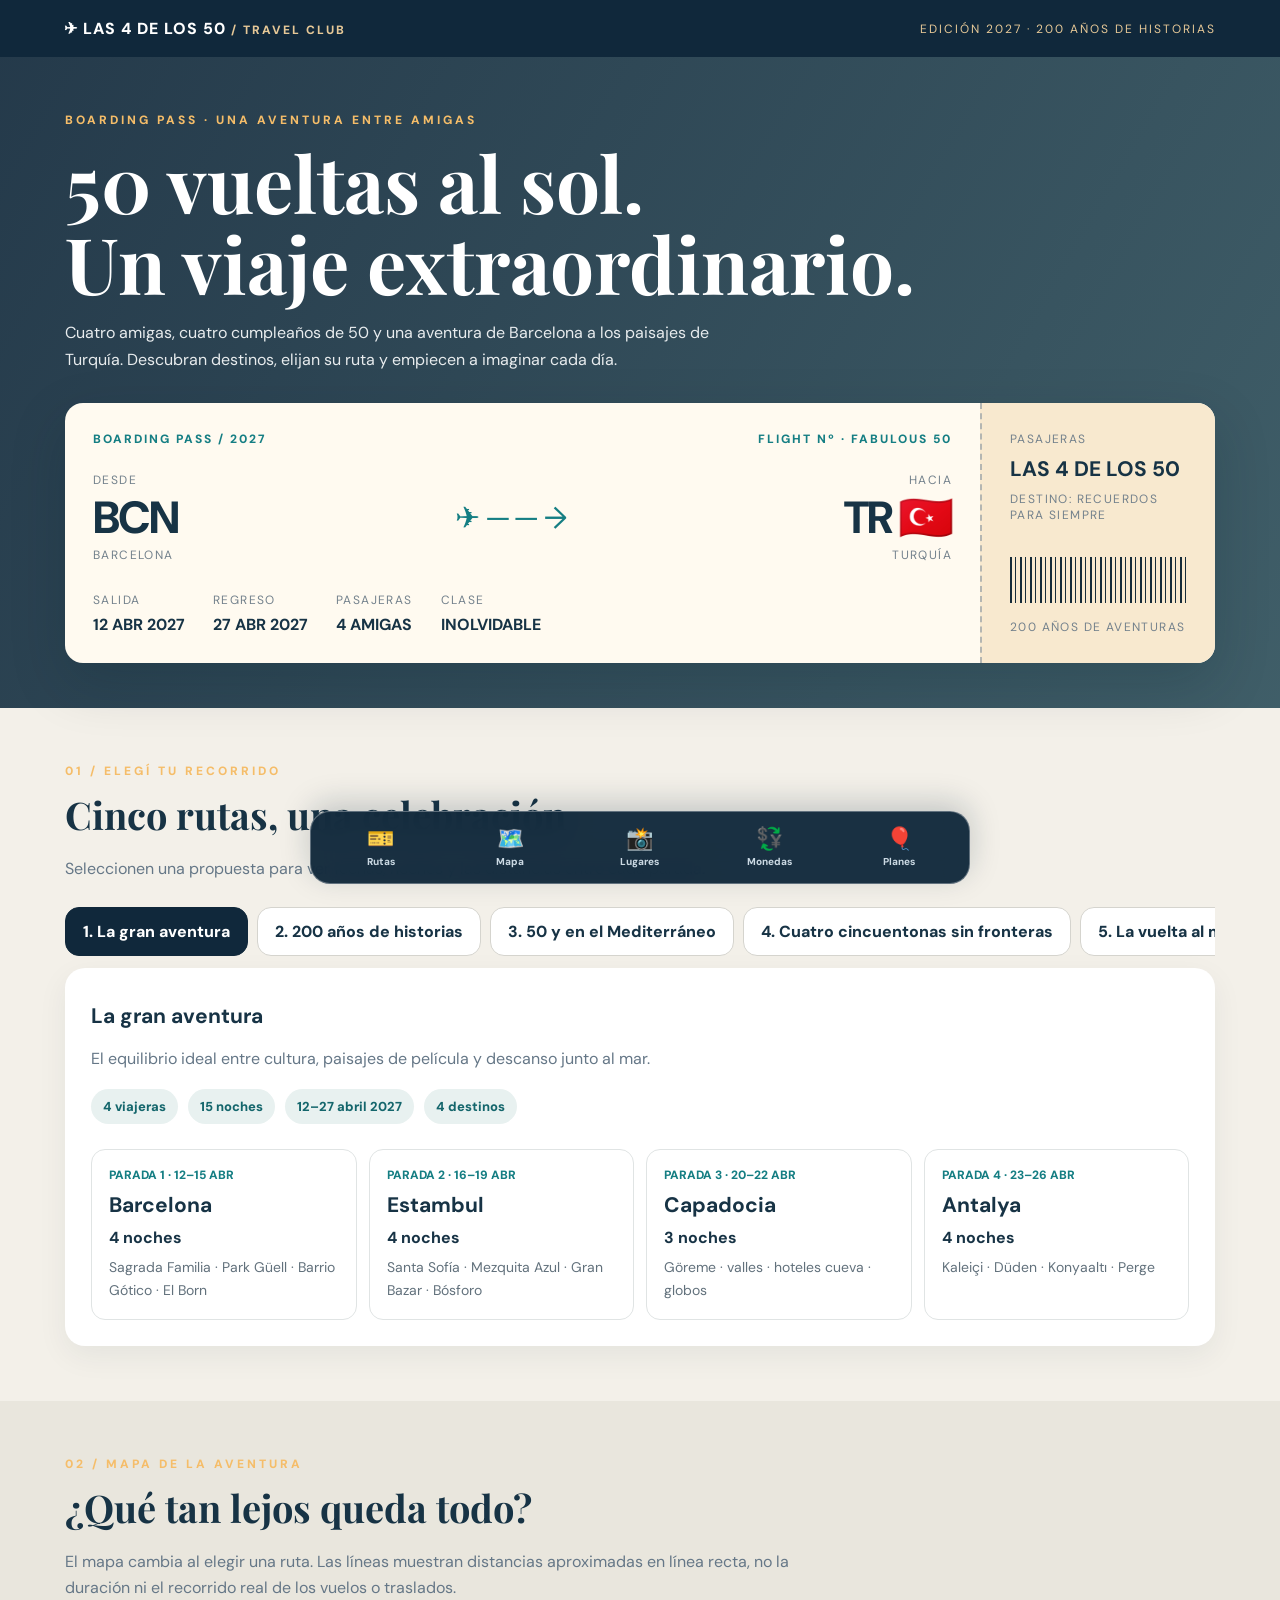
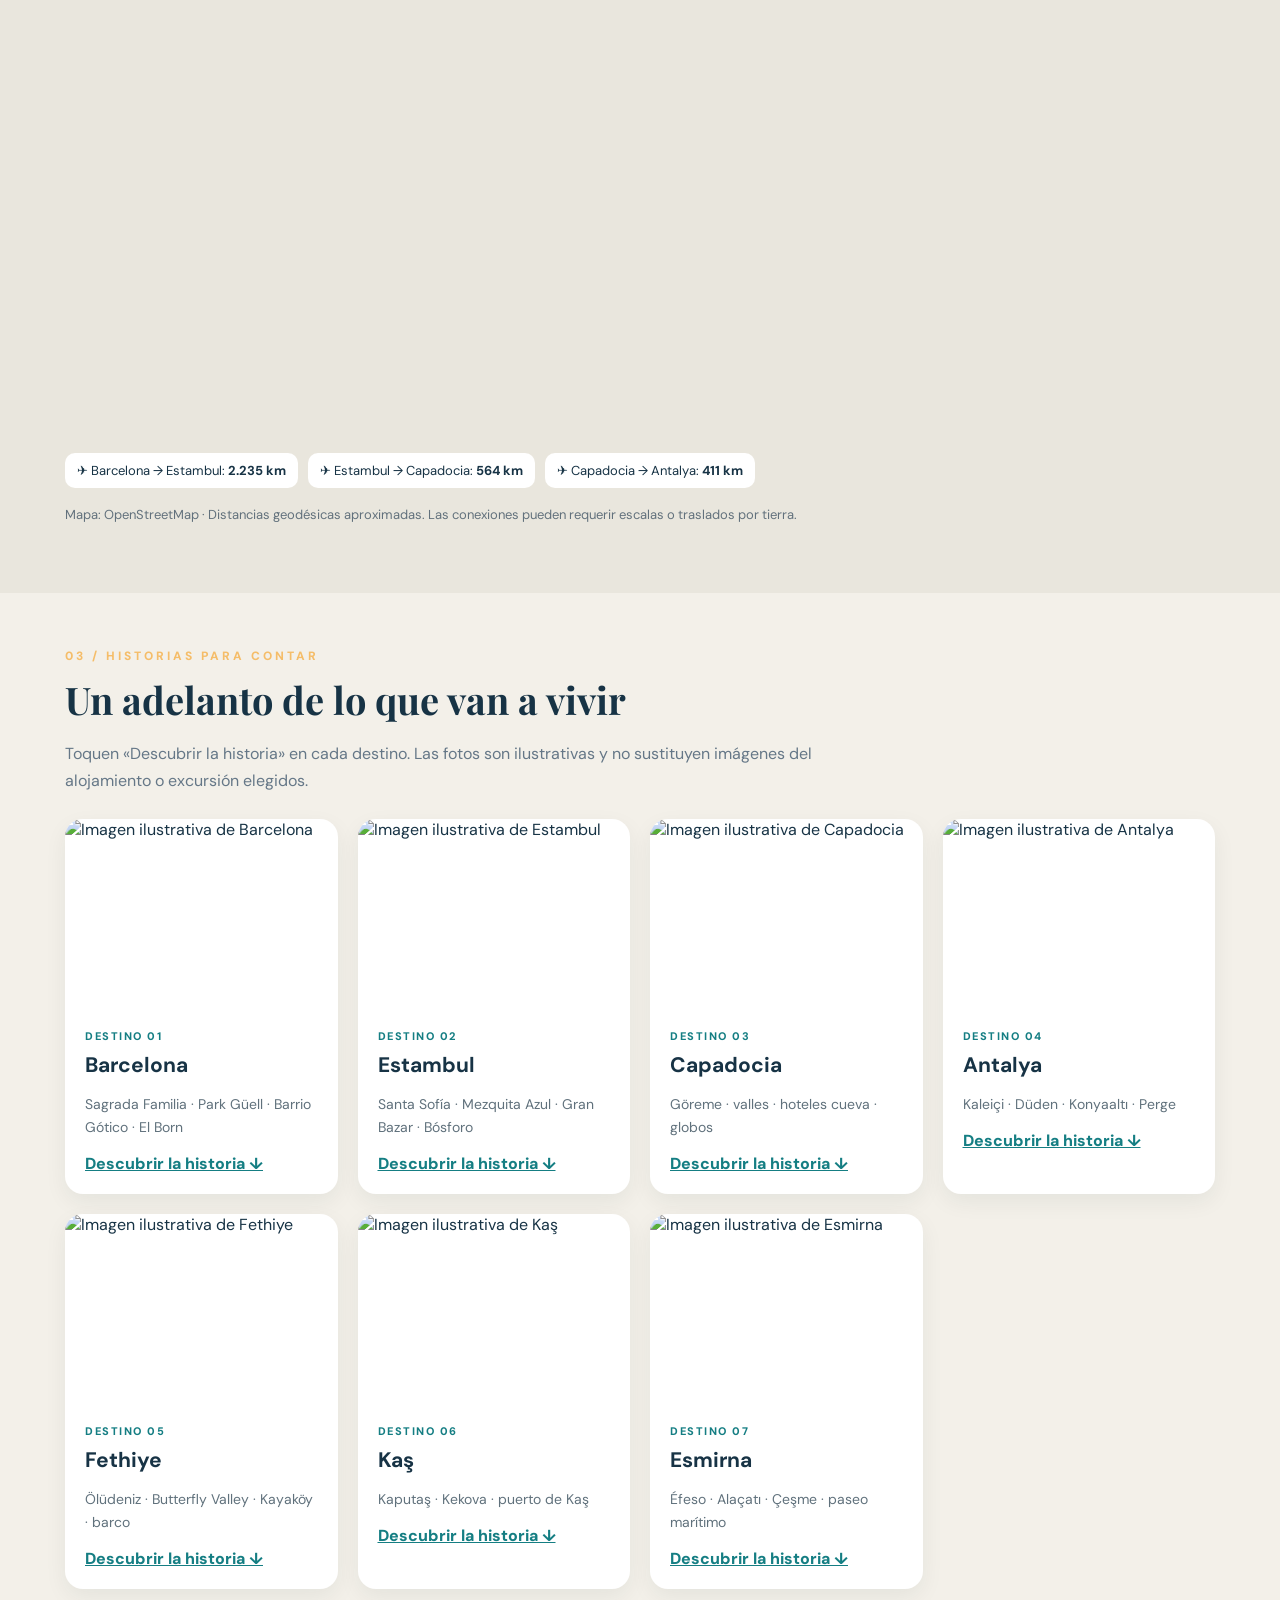
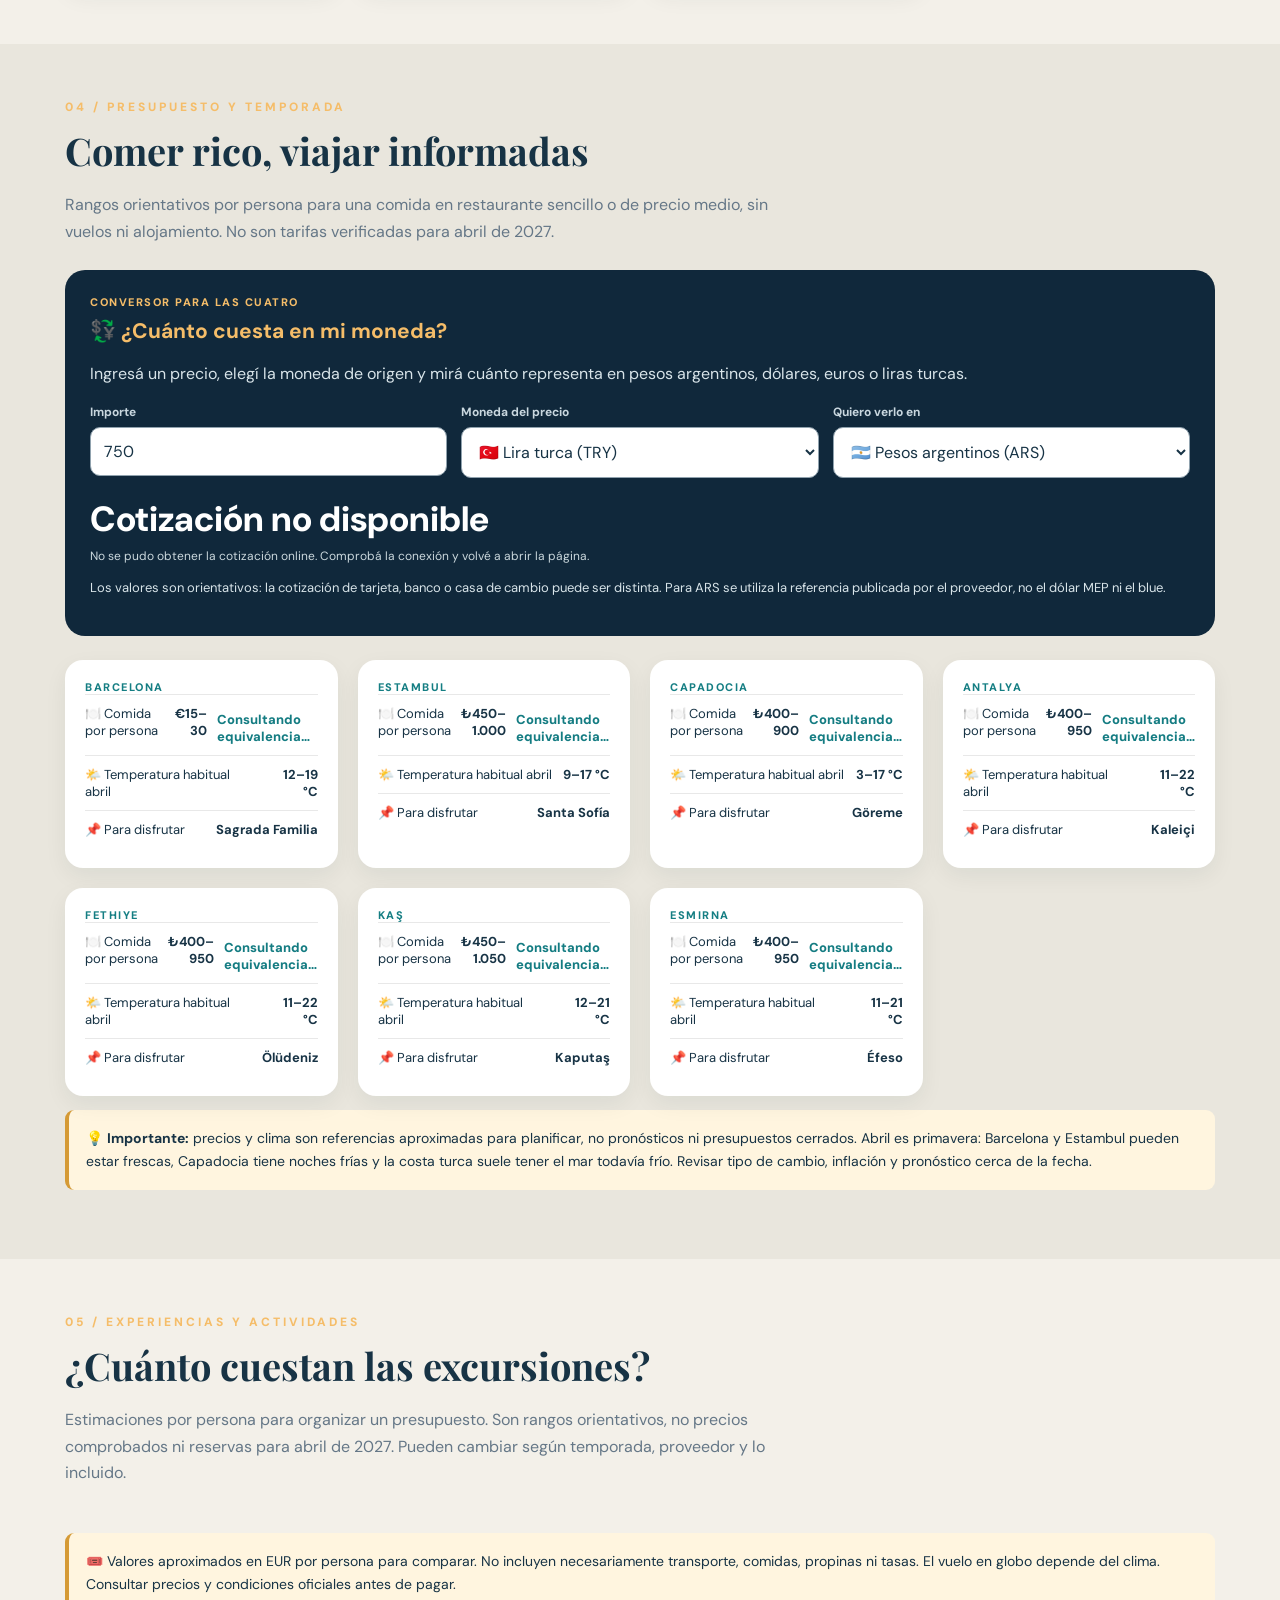
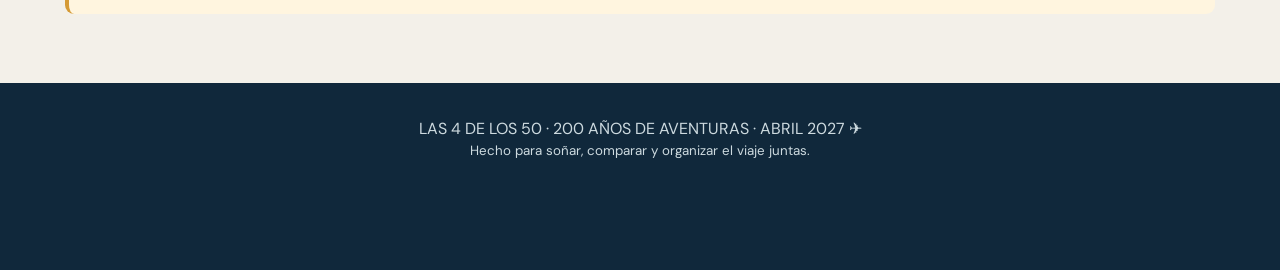
==== commit 81651db8: "Añadir bottom navbar móvil, corregir portada y sumar precios orientativos de excursiones" ====
--- a/index.html
+++ b/index.html
@@ -1,4 +1,4 @@
-<!DOCTYPE html><html lang="es"><head><meta charset="UTF-8"><meta name="viewport" content="width=device-width,initial-scale=1"><meta name="theme-color" content="#10283b"><title>Las 4 de los 50 · Boarding Pass 2027</title><link rel="preconnect" href="https://fonts.googleapis.com"><link href="https://fonts.googleapis.com/css2?family=DM+Sans:wght@400;500;600;700;800&family=Playfair+Display:wght@600;700&display=swap" rel="stylesheet"><link rel="stylesheet" href="https://unpkg.com/leaflet@1.9.4/dist/leaflet.css"><style>:root{--navy:#10283b;--cream:#fffaf0;--gold:#f5bd69;--teal:#157e83;--ink:#173345}*{box-sizing:border-box}html{scroll-behavior:smooth}body{margin:0;background:#f3f0e9;color:var(--ink);font-family:'DM Sans',sans-serif}button{font:inherit;cursor:pointer}header{background:var(--navy);color:white;padding:18px 5%;display:flex;align-items:center;justify-content:space-between;gap:12px;flex-wrap:wrap}.brand{font-weight:800;letter-spacing:1px}.tag{font-size:12px;color:#e6c897;letter-spacing:2px}.hero{padding:55px 5% 45px;background:linear-gradient(120deg,#10283be8,#173d4bd0),url('https://images.unsplash.com/photo-1488646953014-85cb44e25828?w=1600&q=85') center/cover;color:white}.container{max-width:1150px;margin:auto}.eyebrow{text-transform:uppercase;letter-spacing:3px;font-size:12px;color:var(--gold);font-weight:800}h1{font-family:'Playfair Display',serif;font-size:clamp(40px,7vw,78px);line-height:1.04;margin:14px 0}h2{font-family:'Playfair Display',serif;font-size:clamp(27px,4vw,38px);margin:10px 0 16px}h3{margin:8px 0;font-size:21px}p{line-height:1.65}.muted{color:#657787}.hero p{max-width:680px;color:#e8ecee}.ticket{background:var(--cream);border-radius:18px;box-shadow:0 20px 55px #071e2b30;display:grid;grid-template-columns:1fr 235px;overflow:hidden;margin-top:30px;color:var(--ink)}.ticket-main{padding:28px}.ticket-side{border-left:2px dashed #b4b6b2;padding:28px;display:flex;flex-direction:column;justify-content:space-between;background:#f8e9cf}.ticket-top{display:flex;justify-content:space-between;gap:15px;flex-wrap:wrap;font-size:12px;letter-spacing:2px;font-weight:800;color:var(--teal)}.flight{display:flex;align-items:center;justify-content:space-between;gap:15px;margin:25px 0}.airport{font-size:clamp(25px,5vw,45px);font-weight:800;letter-spacing:-2px}.plane{font-size:30px;color:var(--teal)}.small{font-size:12px;letter-spacing:1.4px;text-transform:uppercase;color:#73818c}.facts{display:flex;gap:28px;flex-wrap:wrap}.facts b{display:block;margin-top:5px}.barcode{height:46px;background:repeating-linear-gradient(90deg,#162b39 0 2px,transparent 2px 5px,#162b39 5px 6px,transparent 6px 10px);margin:16px 0}.section{padding:55px 5%}.section.alt{background:#e9e6dd}.section-head{max-width:750px;margin-bottom:25px}.tabs{display:flex;gap:9px;overflow-x:auto;padding-bottom:12px}.tab{flex:0 0 auto;border:1px solid #d5d4ce;border-radius:14px;padding:13px 17px;background:white;color:var(--ink);font-weight:800}.tab.active{background:var(--navy);color:white;border-color:var(--navy)}.route{background:white;border-radius:20px;padding:26px;box-shadow:0 10px 30px #162b3910}.route-summary{display:flex;gap:10px;flex-wrap:wrap;margin:15px 0 25px}.pill{background:#e8f1f0;color:#14666c;border-radius:99px;padding:9px 12px;font-size:13px;font-weight:800}.stops{display:grid;grid-template-columns:repeat(auto-fit,minmax(195px,1fr));gap:12px}.stop{border:1px solid #e0e4e4;border-radius:14px;padding:17px}.stop .date{font-size:12px;font-weight:800;color:var(--teal);text-transform:uppercase}.stop p{font-size:14px;margin:8px 0 0;color:#62717c}.map{height:410px;border-radius:18px;z-index:0}.map-note{font-size:13px;color:#62717c}.distance{display:flex;gap:10px;flex-wrap:wrap;margin:16px 0}.distance span{padding:9px 12px;background:white;border-radius:10px;font-size:13px}.cards{display:grid;grid-template-columns:repeat(auto-fit,minmax(245px,1fr));gap:20px}.card{background:white;border-radius:18px;overflow:hidden;box-shadow:0 8px 22px #172a3510}.card img{width:100%;height:190px;object-fit:cover;display:block}.card-body{padding:20px}.card-body p{color:#60717c;font-size:14px}.stat{display:flex;justify-content:space-between;gap:10px;border-top:1px solid #e8e8e8;padding:10px 0;font-size:13px}.stat strong{text-align:right}.label{font-size:11px;letter-spacing:1.5px;color:var(--teal);font-weight:800;text-transform:uppercase}.story{margin:12px 0;color:#405566!important}.footer{padding:35px 5%;background:var(--navy);color:#cddadf;text-align:center}.disclaimer{background:#fff5df;border-left:4px solid #d59a35;padding:17px;border-radius:9px;font-size:14px}.toggle{background:none;border:0;color:var(--teal);font-weight:800;padding:0;text-decoration:underline}.details{display:none}.details.open{display:block}@media(max-width:700px){.ticket{grid-template-columns:1fr}.ticket-side{border-left:0;border-top:2px dashed #b4b6b2}.hero{padding-top:35px}.section{padding:38px 5%}.ticket-main,.ticket-side{padding:22px}.map{height:330px}}</style><style>.converter{background:#10283b;color:#fff;border-radius:20px;padding:25px;margin:0 0 24px}.converter h3{color:#f5bd69}.convert-grid{display:grid;grid-template-columns:repeat(auto-fit,minmax(170px,1fr));gap:14px}.convert-grid label{font-size:12px;display:block;margin-bottom:7px;color:#c9d7df;font-weight:700}.convert-grid input,.convert-grid select{width:100%;padding:13px;border-radius:10px;border:1px solid #90a2ae;background:#fff;color:#173345;font:inherit}.convert-result{font-size:clamp(22px,4vw,35px);font-weight:800;margin:18px 0 6px}.convert-status{font-size:12px;color:#cbd8dd}.food-converted{display:block;color:#147c82;font-weight:800;font-size:13px;margin-top:6px}</style></head><body><header><div class="brand">✈ LAS 4 DE LOS 50 <span class="tag">/ TRAVEL CLUB</span></div><div class="tag">EDICIÓN 2027 · 200 AÑOS DE HISTORIAS</div></header><div class="hero"><div class="container"><div class="eyebrow">Boarding pass · Una aventura entre amigas</div><h1>50 vueltas al sol.<br>Un viaje extraordinario.</h1><p>Cuatro amigas, cuatro cumpleaños de 50 y una aventura de Barcelona a los paisajes de Turquía. Descubran destinos, elijan su ruta y empiecen a imaginar cada día.</p><div class="ticket"><div class="ticket-main"><div class="ticket-top"><span>BOARDING PASS / 2027</span><span>FLIGHT Nº · FABULOUS 50</span></div><div class="flight"><div><div class="small">Desde</div><div class="airport">BCN</div><div class="small">Barcelona</div></div><div class="plane">✈ ─ ─ →</div><div style="text-align:right"><div class="small">Hacia</div><div class="airport">TR 🇹🇷</div><div class="small">Turquía</div></div></div><div class="facts"><div><span class="small">Salida</span><b>12 ABR 2027</b></div><div><span class="small">Regreso</span><b>27 ABR 2027</b></div><div><span class="small">Pasajeras</span><b>4 AMIGAS</b></div><div><span class="small">Clase</span><b>INOLVIDABLE</b></div></div></div><div class="ticket-side"><div><div class="small">Pasajeras</div><h3>LAS 4 DE LOS 50</h3><div class="small">Destino: recuerdos para siempre</div></div><div><div class="barcode" aria-hidden="true"></div><div class="small">200 AÑOS DE AVENTURAS</div></div></div></div></div></div><section class="section"><div class="container"><div class="section-head"><div class="eyebrow">01 / Elegí tu recorrido</div><h2>Cinco rutas, una celebración</h2><p class="muted">Seleccionen una propuesta para ver fechas, noches y las distancias entre cada parada.</p></div><div class="tabs" id="tabs"></div><div class="route"><h3 id="routeName"></h3><p id="routeDesc" class="muted"></p><div class="route-summary" id="routePills"></div><div class="stops" id="stops"></div></div></div></section><section class="section alt"><div class="container"><div class="section-head"><div class="eyebrow">02 / Mapa de la aventura</div><h2>¿Qué tan lejos queda todo?</h2><p class="muted">El mapa cambia al elegir una ruta. Las líneas muestran distancias aproximadas en línea recta, no la duración ni el recorrido real de los vuelos o traslados.</p></div><div id="map" class="map" aria-label="Mapa interactivo de destinos"></div><div class="distance" id="distances"></div><p class="map-note">Mapa: OpenStreetMap · Distancias geodésicas aproximadas. Las conexiones pueden requerir escalas o traslados por tierra.</p></div></section><section class="section"><div class="container"><div class="section-head"><div class="eyebrow">03 / Historias para contar</div><h2>Un adelanto de lo que van a vivir</h2><p class="muted">Toquen «Descubrir la historia» en cada destino. Las fotos son ilustrativas y no sustituyen imágenes del alojamiento o excursión elegidos.</p></div><div class="cards" id="cards"></div></div></section><section class="section alt"><div class="container"><div class="section-head"><div class="eyebrow">04 / Presupuesto y temporada</div><h2>Comer rico, viajar informadas</h2><p class="muted">Rangos orientativos por persona para una comida en restaurante sencillo o de precio medio, sin vuelos ni alojamiento. No son tarifas verificadas para abril de 2027.</p></div><div class="converter"><div class="label" style="color:#f5bd69">Conversor para las cuatro</div><h3>💱 ¿Cuánto cuesta en mi moneda?</h3><p style="color:#d8e4e9">Ingresá un precio, elegí la moneda de origen y mirá cuánto representa en pesos argentinos, dólares, euros o liras turcas.</p><div class="convert-grid"><div><label for="fxAmount">Importe</label><input id="fxAmount" type="number" min="0" step="0.01" value="750"></div><div><label for="fxFrom">Moneda del precio</label><select id="fxFrom"><option value="TRY">🇹🇷 Lira turca (TRY)</option><option value="EUR">🇪🇺 Euro (EUR)</option><option value="USD">🇺🇸 Dólar (USD)</option><option value="ARS">🇦🇷 Peso argentino (ARS)</option></select></div><div><label for="fxTo">Quiero verlo en</label><select id="fxTo"><option value="ARS">🇦🇷 Pesos argentinos (ARS)</option><option value="USD">🇺🇸 Dólares (USD)</option><option value="EUR">🇪🇺 Euros (EUR)</option><option value="TRY">🇹🇷 Liras turcas (TRY)</option></select></div></div><div class="convert-result" id="fxResult">Consultando cotización…</div><div class="convert-status" id="fxStatus">Las cotizaciones se consultan online al abrir la página.</div><p style="color:#d8e4e9;font-size:13px">Los valores son orientativos: la cotización de tarjeta, banco o casa de cambio puede ser distinta. Para ARS se utiliza la referencia publicada por el proveedor, no el dólar MEP ni el blue.</p></div><div class="cards" id="costs"></div><p class="disclaimer">💡 <strong>Importante:</strong> precios y clima son referencias aproximadas para planificar, no pronósticos ni presupuestos cerrados. Abril es primavera: Barcelona y Estambul pueden estar frescas, Capadocia tiene noches frías y la costa turca suele tener el mar todavía frío. Revisar tipo de cambio, inflación y pronóstico cerca de la fecha.</p></div></section><footer class="footer">LAS 4 DE LOS 50 · 200 AÑOS DE AVENTURAS · ABRIL 2027 ✈<br><small>Hecho para soñar, comparar y organizar el viaje juntas.</small></footer><script src="https://unpkg.com/leaflet@1.9.4/dist/leaflet.js"></script><script>
+<!DOCTYPE html><html lang="es"><head><meta charset="UTF-8"><meta name="viewport" content="width=device-width,initial-scale=1"><meta name="theme-color" content="#10283b"><title>Las 4 de los 50 · Boarding Pass 2027</title><link rel="preconnect" href="https://fonts.googleapis.com"><link href="https://fonts.googleapis.com/css2?family=DM+Sans:wght@400;500;600;700;800&family=Playfair+Display:wght@600;700&display=swap" rel="stylesheet"><link rel="stylesheet" href="https://unpkg.com/leaflet@1.9.4/dist/leaflet.css"><style>:root{--navy:#10283b;--cream:#fffaf0;--gold:#f5bd69;--teal:#157e83;--ink:#173345}*{box-sizing:border-box}html{scroll-behavior:smooth}body{margin:0;background:#f3f0e9;color:var(--ink);font-family:'DM Sans',sans-serif}button{font:inherit;cursor:pointer}header{background:var(--navy);color:white;padding:18px 5%;display:flex;align-items:center;justify-content:space-between;gap:12px;flex-wrap:wrap}.brand{font-weight:800;letter-spacing:1px}.tag{font-size:12px;color:#e6c897;letter-spacing:2px}.hero{padding:55px 5% 45px;background:linear-gradient(120deg,#10283be8,#173d4bd0),url('https://images.unsplash.com/photo-1539037116277-4db20889f2d4?w=1600&q=85') center/cover;color:white}.container{max-width:1150px;margin:auto}.eyebrow{text-transform:uppercase;letter-spacing:3px;font-size:12px;color:var(--gold);font-weight:800}h1{font-family:'Playfair Display',serif;font-size:clamp(40px,7vw,78px);line-height:1.04;margin:14px 0}h2{font-family:'Playfair Display',serif;font-size:clamp(27px,4vw,38px);margin:10px 0 16px}h3{margin:8px 0;font-size:21px}p{line-height:1.65}.muted{color:#657787}.hero p{max-width:680px;color:#e8ecee}.ticket{background:var(--cream);border-radius:18px;box-shadow:0 20px 55px #071e2b30;display:grid;grid-template-columns:1fr 235px;overflow:hidden;margin-top:30px;color:var(--ink)}.ticket-main{padding:28px}.ticket-side{border-left:2px dashed #b4b6b2;padding:28px;display:flex;flex-direction:column;justify-content:space-between;background:#f8e9cf}.ticket-top{display:flex;justify-content:space-between;gap:15px;flex-wrap:wrap;font-size:12px;letter-spacing:2px;font-weight:800;color:var(--teal)}.flight{display:flex;align-items:center;justify-content:space-between;gap:15px;margin:25px 0}.airport{font-size:clamp(25px,5vw,45px);font-weight:800;letter-spacing:-2px}.plane{font-size:30px;color:var(--teal)}.small{font-size:12px;letter-spacing:1.4px;text-transform:uppercase;color:#73818c}.facts{display:flex;gap:28px;flex-wrap:wrap}.facts b{display:block;margin-top:5px}.barcode{height:46px;background:repeating-linear-gradient(90deg,#162b39 0 2px,transparent 2px 5px,#162b39 5px 6px,transparent 6px 10px);margin:16px 0}.section{padding:55px 5%}.section.alt{background:#e9e6dd}.section-head{max-width:750px;margin-bottom:25px}.tabs{display:flex;gap:9px;overflow-x:auto;padding-bottom:12px}.tab{flex:0 0 auto;border:1px solid #d5d4ce;border-radius:14px;padding:13px 17px;background:white;color:var(--ink);font-weight:800}.tab.active{background:var(--navy);color:white;border-color:var(--navy)}.route{background:white;border-radius:20px;padding:26px;box-shadow:0 10px 30px #162b3910}.route-summary{display:flex;gap:10px;flex-wrap:wrap;margin:15px 0 25px}.pill{background:#e8f1f0;color:#14666c;border-radius:99px;padding:9px 12px;font-size:13px;font-weight:800}.stops{display:grid;grid-template-columns:repeat(auto-fit,minmax(195px,1fr));gap:12px}.stop{border:1px solid #e0e4e4;border-radius:14px;padding:17px}.stop .date{font-size:12px;font-weight:800;color:var(--teal);text-transform:uppercase}.stop p{font-size:14px;margin:8px 0 0;color:#62717c}.map{height:410px;border-radius:18px;z-index:0}.map-note{font-size:13px;color:#62717c}.distance{display:flex;gap:10px;flex-wrap:wrap;margin:16px 0}.distance span{padding:9px 12px;background:white;border-radius:10px;font-size:13px}.cards{display:grid;grid-template-columns:repeat(auto-fit,minmax(245px,1fr));gap:20px}.card{background:white;border-radius:18px;overflow:hidden;box-shadow:0 8px 22px #172a3510}.card img{width:100%;height:190px;object-fit:cover;display:block}.card-body{padding:20px}.card-body p{color:#60717c;font-size:14px}.stat{display:flex;justify-content:space-between;gap:10px;border-top:1px solid #e8e8e8;padding:10px 0;font-size:13px}.stat strong{text-align:right}.label{font-size:11px;letter-spacing:1.5px;color:var(--teal);font-weight:800;text-transform:uppercase}.story{margin:12px 0;color:#405566!important}.footer{padding:35px 5%;background:var(--navy);color:#cddadf;text-align:center}.disclaimer{background:#fff5df;border-left:4px solid #d59a35;padding:17px;border-radius:9px;font-size:14px}.toggle{background:none;border:0;color:var(--teal);font-weight:800;padding:0;text-decoration:underline}.details{display:none}.details.open{display:block}@media(max-width:700px){.ticket{grid-template-columns:1fr}.ticket-side{border-left:0;border-top:2px dashed #b4b6b2}.hero{padding-top:35px}.section{padding:38px 5%}.ticket-main,.ticket-side{padding:22px}.map{height:330px}}</style><style>.converter{background:#10283b;color:#fff;border-radius:20px;padding:25px;margin:0 0 24px}.converter h3{color:#f5bd69}.convert-grid{display:grid;grid-template-columns:repeat(auto-fit,minmax(170px,1fr));gap:14px}.convert-grid label{font-size:12px;display:block;margin-bottom:7px;color:#c9d7df;font-weight:700}.convert-grid input,.convert-grid select{width:100%;padding:13px;border-radius:10px;border:1px solid #90a2ae;background:#fff;color:#173345;font:inherit}.convert-result{font-size:clamp(22px,4vw,35px);font-weight:800;margin:18px 0 6px}.convert-status{font-size:12px;color:#cbd8dd}.food-converted{display:block;color:#147c82;font-weight:800;font-size:13px;margin-top:6px}</style><style>html{scroll-padding-top:16px}section[id]{scroll-margin-top:14px}.bottom-nav{position:fixed;bottom:0;left:0;right:0;z-index:1100;background:#10283bf5;backdrop-filter:blur(14px);border-top:1px solid #ffffff30;display:flex;justify-content:space-around;gap:2px;padding:8px max(6px,env(safe-area-inset-right)) calc(8px + env(safe-area-inset-bottom)) max(6px,env(safe-area-inset-left));box-shadow:0 -8px 30px #10283b35}.bottom-nav a{color:#cbd9e3;text-decoration:none;text-align:center;flex:1;min-width:0;padding:7px 2px;border-radius:10px;font-size:10px;font-weight:800;display:flex;flex-direction:column;align-items:center;gap:4px}.bottom-nav a span{font-size:22px;line-height:1.1}.bottom-nav a.active,.bottom-nav a:focus-visible{background:#f5bd69;color:#10283b}.footer{padding-bottom:110px}.excursion-note{font-size:13px;color:#64717b}.excursion-price{font-weight:800;font-size:20px;color:#147c82}.excursion-card .card-body{display:flex;flex-direction:column;height:100%}.excursion-card .card-body p{flex:1}.excursion-card .label{margin-bottom:8px}@media(min-width:850px){.bottom-nav{left:50%;right:auto;transform:translateX(-50%);bottom:16px;width:min(660px,calc(100% - 40px));border-radius:20px;border:1px solid #ffffff50}.footer{padding-bottom:110px}}</style></head><body><header><div class="brand">✈ LAS 4 DE LOS 50 <span class="tag">/ TRAVEL CLUB</span></div><div class="tag">EDICIÓN 2027 · 200 AÑOS DE HISTORIAS</div></header><div class="hero"><div class="container"><div class="eyebrow">Boarding pass · Una aventura entre amigas</div><h1>50 vueltas al sol.<br>Un viaje extraordinario.</h1><p>Cuatro amigas, cuatro cumpleaños de 50 y una aventura de Barcelona a los paisajes de Turquía. Descubran destinos, elijan su ruta y empiecen a imaginar cada día.</p><div class="ticket"><div class="ticket-main"><div class="ticket-top"><span>BOARDING PASS / 2027</span><span>FLIGHT Nº · FABULOUS 50</span></div><div class="flight"><div><div class="small">Desde</div><div class="airport">BCN</div><div class="small">Barcelona</div></div><div class="plane">✈ ─ ─ →</div><div style="text-align:right"><div class="small">Hacia</div><div class="airport">TR 🇹🇷</div><div class="small">Turquía</div></div></div><div class="facts"><div><span class="small">Salida</span><b>12 ABR 2027</b></div><div><span class="small">Regreso</span><b>27 ABR 2027</b></div><div><span class="small">Pasajeras</span><b>4 AMIGAS</b></div><div><span class="small">Clase</span><b>INOLVIDABLE</b></div></div></div><div class="ticket-side"><div><div class="small">Pasajeras</div><h3>LAS 4 DE LOS 50</h3><div class="small">Destino: recuerdos para siempre</div></div><div><div class="barcode" aria-hidden="true"></div><div class="small">200 AÑOS DE AVENTURAS</div></div></div></div></div></div><section class="section" id="itinerarios"><div class="container"><div class="section-head"><div class="eyebrow">01 / Elegí tu recorrido</div><h2>Cinco rutas, una celebración</h2><p class="muted">Seleccionen una propuesta para ver fechas, noches y las distancias entre cada parada.</p></div><div class="tabs" id="tabs"></div><div class="route"><h3 id="routeName"></h3><p id="routeDesc" class="muted"></p><div class="route-summary" id="routePills"></div><div class="stops" id="stops"></div></div></div></section><section class="section alt" id="mapa"><div class="container"><div class="section-head"><div class="eyebrow">02 / Mapa de la aventura</div><h2>¿Qué tan lejos queda todo?</h2><p class="muted">El mapa cambia al elegir una ruta. Las líneas muestran distancias aproximadas en línea recta, no la duración ni el recorrido real de los vuelos o traslados.</p></div><div id="map" class="map" aria-label="Mapa interactivo de destinos"></div><div class="distance" id="distances"></div><p class="map-note">Mapa: OpenStreetMap · Distancias geodésicas aproximadas. Las conexiones pueden requerir escalas o traslados por tierra.</p></div></section><section class="section" id="destinos"><div class="container"><div class="section-head"><div class="eyebrow">03 / Historias para contar</div><h2>Un adelanto de lo que van a vivir</h2><p class="muted">Toquen «Descubrir la historia» en cada destino. Las fotos son ilustrativas y no sustituyen imágenes del alojamiento o excursión elegidos.</p></div><div class="cards" id="cards"></div></div></section><section class="section alt" id="presupuesto"><div class="container"><div class="section-head"><div class="eyebrow">04 / Presupuesto y temporada</div><h2>Comer rico, viajar informadas</h2><p class="muted">Rangos orientativos por persona para una comida en restaurante sencillo o de precio medio, sin vuelos ni alojamiento. No son tarifas verificadas para abril de 2027.</p></div><div class="converter"><div class="label" style="color:#f5bd69">Conversor para las cuatro</div><h3>💱 ¿Cuánto cuesta en mi moneda?</h3><p style="color:#d8e4e9">Ingresá un precio, elegí la moneda de origen y mirá cuánto representa en pesos argentinos, dólares, euros o liras turcas.</p><div class="convert-grid"><div><label for="fxAmount">Importe</label><input id="fxAmount" type="number" min="0" step="0.01" value="750"></div><div><label for="fxFrom">Moneda del precio</label><select id="fxFrom"><option value="TRY">🇹🇷 Lira turca (TRY)</option><option value="EUR">🇪🇺 Euro (EUR)</option><option value="USD">🇺🇸 Dólar (USD)</option><option value="ARS">🇦🇷 Peso argentino (ARS)</option></select></div><div><label for="fxTo">Quiero verlo en</label><select id="fxTo"><option value="ARS">🇦🇷 Pesos argentinos (ARS)</option><option value="USD">🇺🇸 Dólares (USD)</option><option value="EUR">🇪🇺 Euros (EUR)</option><option value="TRY">🇹🇷 Liras turcas (TRY)</option></select></div></div><div class="convert-result" id="fxResult">Consultando cotización…</div><div class="convert-status" id="fxStatus">Las cotizaciones se consultan online al abrir la página.</div><p style="color:#d8e4e9;font-size:13px">Los valores son orientativos: la cotización de tarjeta, banco o casa de cambio puede ser distinta. Para ARS se utiliza la referencia publicada por el proveedor, no el dólar MEP ni el blue.</p></div><div class="cards" id="costs"></div><p class="disclaimer">💡 <strong>Importante:</strong> precios y clima son referencias aproximadas para planificar, no pronósticos ni presupuestos cerrados. Abril es primavera: Barcelona y Estambul pueden estar frescas, Capadocia tiene noches frías y la costa turca suele tener el mar todavía frío. Revisar tipo de cambio, inflación y pronóstico cerca de la fecha.</p></div></section><section class="section" id="excursiones"><div class="container"><div class="section-head"><div class="eyebrow">05 / Experiencias y actividades</div><h2>¿Cuánto cuestan las excursiones?</h2><p class="muted">Estimaciones por persona para organizar un presupuesto. Son rangos orientativos, no precios comprobados ni reservas para abril de 2027. Pueden cambiar según temporada, proveedor y lo incluido.</p></div><div class="cards" id="excursionCards"></div><p class="disclaimer" style="margin-top:22px">🎟️ Valores aproximados en EUR por persona para comparar. No incluyen necesariamente transporte, comidas, propinas ni tasas. El vuelo en globo depende del clima. Consultar precios y condiciones oficiales antes de pagar.</p></div></section><footer class="footer">LAS 4 DE LOS 50 · 200 AÑOS DE AVENTURAS · ABRIL 2027 ✈<br><small>Hecho para soñar, comparar y organizar el viaje juntas.</small></footer><script src="https://unpkg.com/leaflet@1.9.4/dist/leaflet.js"></script><script>
 const places={Barcelona:{coords:[41.3874,2.1686],weather:'12–19 °C',food:'€15–30',photo:'photo-1539037116277-4db20889f2d4',story:'Entre callejones medievales y edificios imposibles, Barcelona cuenta la historia de una ciudad que se reinventó con el modernismo. Gaudí dedicó décadas a la Sagrada Familia, aún en construcción. Para las cuatro: tapas por El Born y una caminata al atardecer por Montjuïc.',see:'Sagrada Familia · Park Güell · Barrio Gótico · El Born'},Estambul:{coords:[41.0082,28.9784],weather:'9–17 °C',food:'₺450–1.000',photo:'photo-1524231757912-21f4fe3a7200',story:'Constantinopla fue capital de imperios y hoy conecta Europa con Asia. Santa Sofía pasó por diferentes usos a lo largo de su historia, mientras el Gran Bazar conserva siglos de comercio. Imperdible: cruzar el Bósforo en ferry y brindar con el perfil de las mezquitas de fondo.',see:'Santa Sofía · Mezquita Azul · Gran Bazar · Bósforo'},Capadocia:{coords:[38.6431,34.8289],weather:'3–17 °C',food:'₺400–900',photo:'photo-1570939274717-7eda259b50ed',story:'Sus chimeneas de hadas nacieron de antiguas erupciones volcánicas y millones de años de erosión. Comunidades excavaron viviendas, iglesias y ciudades bajo tierra. El amanecer con globos es inolvidable, aunque los vuelos dependen estrictamente del viento.',see:'Göreme · valles · hoteles cueva · globos'},Antalya:{coords:[36.8969,30.7133],weather:'11–22 °C',food:'₺400–950',photo:'photo-1533105079780-92b9be482077',story:'La ciudad vieja de Kaleiçi conserva calles otomanas y una puerta romana dedicada al emperador Adriano. Entre montañas y mar, combina ruinas antiguas, cascadas y terrazas frente al Mediterráneo.',see:'Kaleiçi · Düden · Konyaaltı · Perge'},Fethiye:{coords:[36.6213,29.1164],weather:'11–22 °C',food:'₺400–950',photo:'photo-1500375592092-40eb2168fd21',story:'Ölüdeniz es conocida por su laguna turquesa protegida por montañas. Cerca aparecen los acantilados de Butterfly Valley y el pueblo fantasma de Kayaköy, marcado por los intercambios de población del siglo XX.',see:'Ölüdeniz · Butterfly Valley · Kayaköy · barco'},Kaş:{coords:[36.2002,29.6403],weather:'12–21 °C',food:'₺450–1.050',photo:'photo-1507525428034-b723cf961d3e',story:'Kaş fue la antigua Antiphellos, una ciudad de la región licia. Hoy sus callecitas blancas, su puerto y las excursiones a Kekova permiten descubrir una costa salpicada de restos arqueológicos.',see:'Kaputaş · Kekova · puerto de Kaş'},Esmirna:{coords:[38.4237,27.1428],weather:'11–21 °C',food:'₺400–950',photo:'photo-1464822759023-fed622ff2c3b',story:'Esmirna es una puerta al Egeo. Muy cerca, Éfeso permite caminar por una de las ciudades antiguas mejor conservadas del Mediterráneo, con su célebre biblioteca de Celso. Alaçatı suma casas de piedra y cafés encantadores.',see:'Éfeso · Alaçatı · Çeşme · paseo marítimo'}};
 const plans=[{name:'La gran aventura',desc:'El equilibrio ideal entre cultura, paisajes de película y descanso junto al mar.',legs:[['Barcelona','12–15 abr',4],['Estambul','16–19 abr',4],['Capadocia','20–22 abr',3],['Antalya','23–26 abr',4]]},{name:'200 años de historias',desc:'Más días en la costa: lagunas turquesas, barcos y pueblos mediterráneos.',legs:[['Barcelona','12–15 abr',4],['Estambul','16–18 abr',3],['Capadocia','19–21 abr',3],['Fethiye','22–26 abr',5]]},{name:'50 y en el Mediterráneo',desc:'Una ruta más tranquila, con encanto boutique en Kaş.',legs:[['Barcelona','12–15 abr',4],['Estambul','16–19 abr',4],['Capadocia','20–22 abr',3],['Kaş','23–26 abr',4]]},{name:'Cuatro cincuentonas sin fronteras',desc:'La alternativa para amantes de la historia y los paisajes del mar Egeo.',legs:[['Barcelona','12–14 abr',3],['Estambul','15–18 abr',4],['Capadocia','19–21 abr',3],['Esmirna','22–26 abr',5]]},{name:'La vuelta al mundo de los 50',desc:'Más tiempo para descubrir Barcelona y una visita breve a Capadocia.',legs:[['Barcelona','12–17 abr',6],['Estambul','18–21 abr',4],['Capadocia','22–23 abr',2],['Antalya','24–26 abr',3]]}];
 const cards=document.getElementById('cards');cards.innerHTML=Object.entries(places).map(([name,p],i)=>'<article class="card"><img loading="lazy" alt="Imagen ilustrativa de '+name+'" src="https://images.unsplash.com/'+p.photo+'?w=800&q=80"><div class="card-body"><div class="label">Destino '+String(i+1).padStart(2,'0')+'</div><h3>'+name+'</h3><p>'+p.see+'</p><button class="toggle" aria-expanded="false" onclick="toggleStory(this)">Descubrir la historia ↓</button><div class="details"><p class="story">'+p.story+'</p></div></div></article>').join('');
@@ -20,4 +20,4 @@
 async function fxLoad(){try{const resp=await fetch('https://open.er-api.com/v6/latest/USD',{cache:'no-store'});if(!resp.ok)throw Error('Sin respuesta');const data=await resp.json();if(data.result!=='success'||!['USD','EUR','ARS','TRY'].every(c=>Number.isFinite(data.rates[c])))throw Error('Datos incompletos');fxRates=data.rates;fxDate=data.time_last_update_utc;fxStatus.textContent='Referencia online: ExchangeRate-API (open.er-api.com). Última actualización publicada: '+(fxDate||'no informada')+'.';fxRender()}catch(e){fxStatus.textContent='No se pudo obtener la cotización online. Comprobá la conexión y volvé a abrir la página.';fxResult.textContent='Cotización no disponible';}}
 document.querySelectorAll('#costs .card').forEach(card=>{const name=card.querySelector('.label')?.textContent;const p=places[name];if(!p)return;const m=p.food.match(/([\d.,]+)\s*[–-]\s*([\d.,]+)/);if(!m)return;const parse=s=>Number(s.replace(/\./g,'').replace(',','.'));const c=p.food.includes('€')?'EUR':'TRY';const el=document.createElement('span');el.className='food-converted';el.dataset.foodMin=parse(m[1]);el.dataset.foodMax=parse(m[2]);el.dataset.foodCurrency=c;el.textContent='Consultando equivalencia…';card.querySelector('.stat')?.appendChild(el)});
 fxLoad();
-</script></body></html>+</script><nav class="bottom-nav" aria-label="Navegación principal"><a href="#itinerarios"><span>🎫</span>Rutas</a><a href="#mapa"><span>🗺️</span>Mapa</a><a href="#destinos"><span>📸</span>Lugares</a><a href="#presupuesto"><span>💱</span>Monedas</a><a href="#excursiones"><span>🎈</span>Planes</a></nav></body></html>
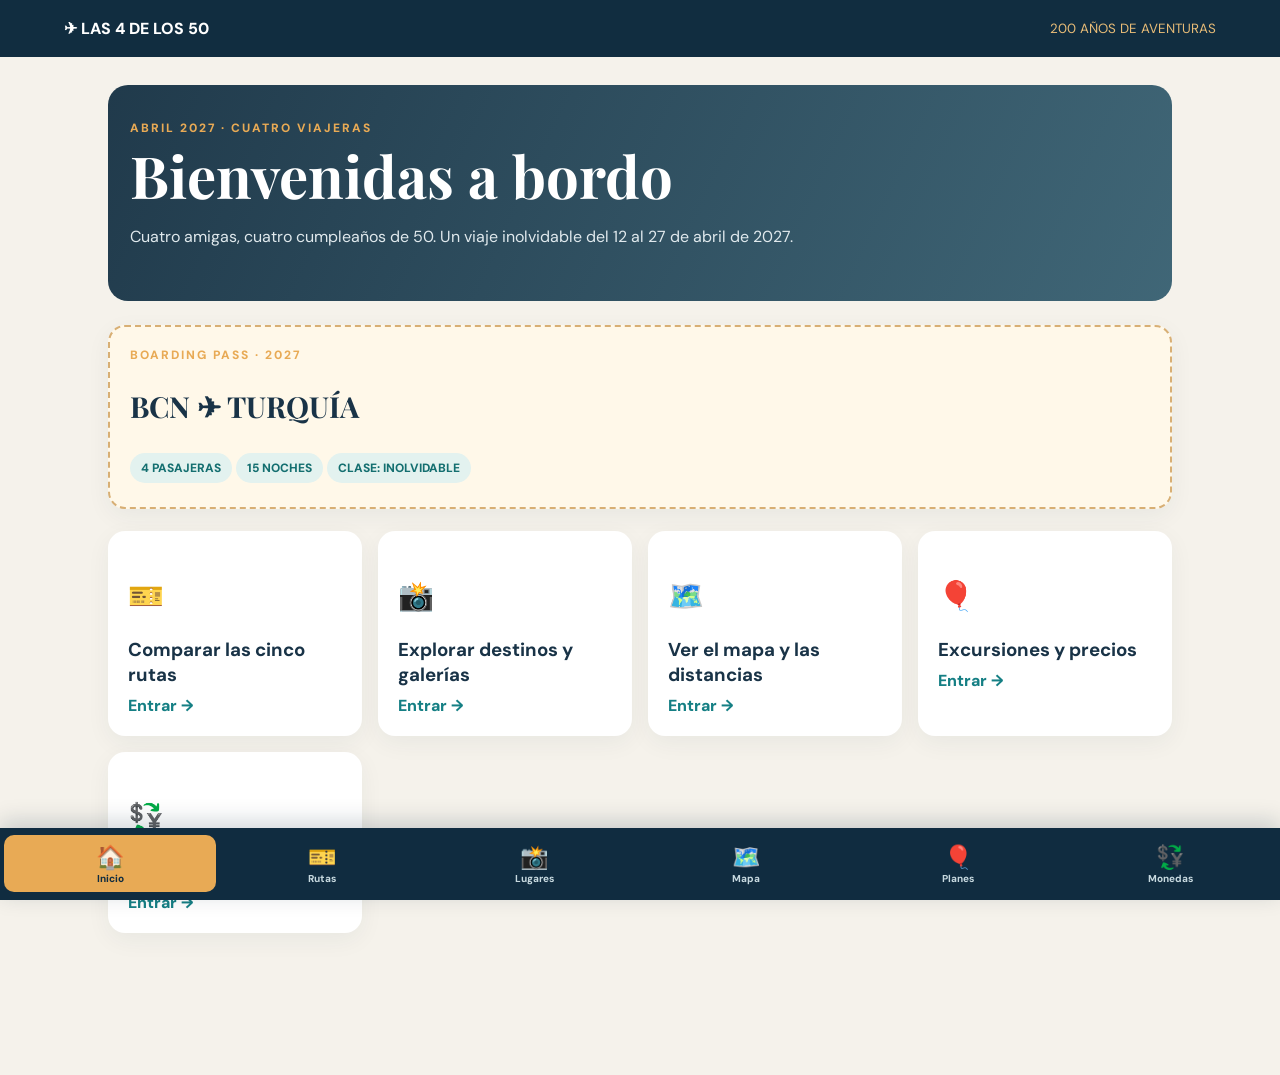
==== commit 194160b8: "Reemplazar landing por inicio de sitio multipágina" ====
--- a/index.html
+++ b/index.html
@@ -1,23 +1 @@
-<!DOCTYPE html><html lang="es"><head><meta charset="UTF-8"><meta name="viewport" content="width=device-width,initial-scale=1"><meta name="theme-color" content="#10283b"><title>Las 4 de los 50 · Boarding Pass 2027</title><link rel="preconnect" href="https://fonts.googleapis.com"><link href="https://fonts.googleapis.com/css2?family=DM+Sans:wght@400;500;600;700;800&family=Playfair+Display:wght@600;700&display=swap" rel="stylesheet"><link rel="stylesheet" href="https://unpkg.com/leaflet@1.9.4/dist/leaflet.css"><style>:root{--navy:#10283b;--cream:#fffaf0;--gold:#f5bd69;--teal:#157e83;--ink:#173345}*{box-sizing:border-box}html{scroll-behavior:smooth}body{margin:0;background:#f3f0e9;color:var(--ink);font-family:'DM Sans',sans-serif}button{font:inherit;cursor:pointer}header{background:var(--navy);color:white;padding:18px 5%;display:flex;align-items:center;justify-content:space-between;gap:12px;flex-wrap:wrap}.brand{font-weight:800;letter-spacing:1px}.tag{font-size:12px;color:#e6c897;letter-spacing:2px}.hero{padding:55px 5% 45px;background:linear-gradient(120deg,#10283be8,#173d4bd0),url('https://images.unsplash.com/photo-1539037116277-4db20889f2d4?w=1600&q=85') center/cover;color:white}.container{max-width:1150px;margin:auto}.eyebrow{text-transform:uppercase;letter-spacing:3px;font-size:12px;color:var(--gold);font-weight:800}h1{font-family:'Playfair Display',serif;font-size:clamp(40px,7vw,78px);line-height:1.04;margin:14px 0}h2{font-family:'Playfair Display',serif;font-size:clamp(27px,4vw,38px);margin:10px 0 16px}h3{margin:8px 0;font-size:21px}p{line-height:1.65}.muted{color:#657787}.hero p{max-width:680px;color:#e8ecee}.ticket{background:var(--cream);border-radius:18px;box-shadow:0 20px 55px #071e2b30;display:grid;grid-template-columns:1fr 235px;overflow:hidden;margin-top:30px;color:var(--ink)}.ticket-main{padding:28px}.ticket-side{border-left:2px dashed #b4b6b2;padding:28px;display:flex;flex-direction:column;justify-content:space-between;background:#f8e9cf}.ticket-top{display:flex;justify-content:space-between;gap:15px;flex-wrap:wrap;font-size:12px;letter-spacing:2px;font-weight:800;color:var(--teal)}.flight{display:flex;align-items:center;justify-content:space-between;gap:15px;margin:25px 0}.airport{font-size:clamp(25px,5vw,45px);font-weight:800;letter-spacing:-2px}.plane{font-size:30px;color:var(--teal)}.small{font-size:12px;letter-spacing:1.4px;text-transform:uppercase;color:#73818c}.facts{display:flex;gap:28px;flex-wrap:wrap}.facts b{display:block;margin-top:5px}.barcode{height:46px;background:repeating-linear-gradient(90deg,#162b39 0 2px,transparent 2px 5px,#162b39 5px 6px,transparent 6px 10px);margin:16px 0}.section{padding:55px 5%}.section.alt{background:#e9e6dd}.section-head{max-width:750px;margin-bottom:25px}.tabs{display:flex;gap:9px;overflow-x:auto;padding-bottom:12px}.tab{flex:0 0 auto;border:1px solid #d5d4ce;border-radius:14px;padding:13px 17px;background:white;color:var(--ink);font-weight:800}.tab.active{background:var(--navy);color:white;border-color:var(--navy)}.route{background:white;border-radius:20px;padding:26px;box-shadow:0 10px 30px #162b3910}.route-summary{display:flex;gap:10px;flex-wrap:wrap;margin:15px 0 25px}.pill{background:#e8f1f0;color:#14666c;border-radius:99px;padding:9px 12px;font-size:13px;font-weight:800}.stops{display:grid;grid-template-columns:repeat(auto-fit,minmax(195px,1fr));gap:12px}.stop{border:1px solid #e0e4e4;border-radius:14px;padding:17px}.stop .date{font-size:12px;font-weight:800;color:var(--teal);text-transform:uppercase}.stop p{font-size:14px;margin:8px 0 0;color:#62717c}.map{height:410px;border-radius:18px;z-index:0}.map-note{font-size:13px;color:#62717c}.distance{display:flex;gap:10px;flex-wrap:wrap;margin:16px 0}.distance span{padding:9px 12px;background:white;border-radius:10px;font-size:13px}.cards{display:grid;grid-template-columns:repeat(auto-fit,minmax(245px,1fr));gap:20px}.card{background:white;border-radius:18px;overflow:hidden;box-shadow:0 8px 22px #172a3510}.card img{width:100%;height:190px;object-fit:cover;display:block}.card-body{padding:20px}.card-body p{color:#60717c;font-size:14px}.stat{display:flex;justify-content:space-between;gap:10px;border-top:1px solid #e8e8e8;padding:10px 0;font-size:13px}.stat strong{text-align:right}.label{font-size:11px;letter-spacing:1.5px;color:var(--teal);font-weight:800;text-transform:uppercase}.story{margin:12px 0;color:#405566!important}.footer{padding:35px 5%;background:var(--navy);color:#cddadf;text-align:center}.disclaimer{background:#fff5df;border-left:4px solid #d59a35;padding:17px;border-radius:9px;font-size:14px}.toggle{background:none;border:0;color:var(--teal);font-weight:800;padding:0;text-decoration:underline}.details{display:none}.details.open{display:block}@media(max-width:700px){.ticket{grid-template-columns:1fr}.ticket-side{border-left:0;border-top:2px dashed #b4b6b2}.hero{padding-top:35px}.section{padding:38px 5%}.ticket-main,.ticket-side{padding:22px}.map{height:330px}}</style><style>.converter{background:#10283b;color:#fff;border-radius:20px;padding:25px;margin:0 0 24px}.converter h3{color:#f5bd69}.convert-grid{display:grid;grid-template-columns:repeat(auto-fit,minmax(170px,1fr));gap:14px}.convert-grid label{font-size:12px;display:block;margin-bottom:7px;color:#c9d7df;font-weight:700}.convert-grid input,.convert-grid select{width:100%;padding:13px;border-radius:10px;border:1px solid #90a2ae;background:#fff;color:#173345;font:inherit}.convert-result{font-size:clamp(22px,4vw,35px);font-weight:800;margin:18px 0 6px}.convert-status{font-size:12px;color:#cbd8dd}.food-converted{display:block;color:#147c82;font-weight:800;font-size:13px;margin-top:6px}</style><style>html{scroll-padding-top:16px}section[id]{scroll-margin-top:14px}.bottom-nav{position:fixed;bottom:0;left:0;right:0;z-index:1100;background:#10283bf5;backdrop-filter:blur(14px);border-top:1px solid #ffffff30;display:flex;justify-content:space-around;gap:2px;padding:8px max(6px,env(safe-area-inset-right)) calc(8px + env(safe-area-inset-bottom)) max(6px,env(safe-area-inset-left));box-shadow:0 -8px 30px #10283b35}.bottom-nav a{color:#cbd9e3;text-decoration:none;text-align:center;flex:1;min-width:0;padding:7px 2px;border-radius:10px;font-size:10px;font-weight:800;display:flex;flex-direction:column;align-items:center;gap:4px}.bottom-nav a span{font-size:22px;line-height:1.1}.bottom-nav a.active,.bottom-nav a:focus-visible{background:#f5bd69;color:#10283b}.footer{padding-bottom:110px}.excursion-note{font-size:13px;color:#64717b}.excursion-price{font-weight:800;font-size:20px;color:#147c82}.excursion-card .card-body{display:flex;flex-direction:column;height:100%}.excursion-card .card-body p{flex:1}.excursion-card .label{margin-bottom:8px}@media(min-width:850px){.bottom-nav{left:50%;right:auto;transform:translateX(-50%);bottom:16px;width:min(660px,calc(100% - 40px));border-radius:20px;border:1px solid #ffffff50}.footer{padding-bottom:110px}}</style></head><body><header><div class="brand">✈ LAS 4 DE LOS 50 <span class="tag">/ TRAVEL CLUB</span></div><div class="tag">EDICIÓN 2027 · 200 AÑOS DE HISTORIAS</div></header><div class="hero"><div class="container"><div class="eyebrow">Boarding pass · Una aventura entre amigas</div><h1>50 vueltas al sol.<br>Un viaje extraordinario.</h1><p>Cuatro amigas, cuatro cumpleaños de 50 y una aventura de Barcelona a los paisajes de Turquía. Descubran destinos, elijan su ruta y empiecen a imaginar cada día.</p><div class="ticket"><div class="ticket-main"><div class="ticket-top"><span>BOARDING PASS / 2027</span><span>FLIGHT Nº · FABULOUS 50</span></div><div class="flight"><div><div class="small">Desde</div><div class="airport">BCN</div><div class="small">Barcelona</div></div><div class="plane">✈ ─ ─ →</div><div style="text-align:right"><div class="small">Hacia</div><div class="airport">TR 🇹🇷</div><div class="small">Turquía</div></div></div><div class="facts"><div><span class="small">Salida</span><b>12 ABR 2027</b></div><div><span class="small">Regreso</span><b>27 ABR 2027</b></div><div><span class="small">Pasajeras</span><b>4 AMIGAS</b></div><div><span class="small">Clase</span><b>INOLVIDABLE</b></div></div></div><div class="ticket-side"><div><div class="small">Pasajeras</div><h3>LAS 4 DE LOS 50</h3><div class="small">Destino: recuerdos para siempre</div></div><div><div class="barcode" aria-hidden="true"></div><div class="small">200 AÑOS DE AVENTURAS</div></div></div></div></div></div><section class="section" id="itinerarios"><div class="container"><div class="section-head"><div class="eyebrow">01 / Elegí tu recorrido</div><h2>Cinco rutas, una celebración</h2><p class="muted">Seleccionen una propuesta para ver fechas, noches y las distancias entre cada parada.</p></div><div class="tabs" id="tabs"></div><div class="route"><h3 id="routeName"></h3><p id="routeDesc" class="muted"></p><div class="route-summary" id="routePills"></div><div class="stops" id="stops"></div></div></div></section><section class="section alt" id="mapa"><div class="container"><div class="section-head"><div class="eyebrow">02 / Mapa de la aventura</div><h2>¿Qué tan lejos queda todo?</h2><p class="muted">El mapa cambia al elegir una ruta. Las líneas muestran distancias aproximadas en línea recta, no la duración ni el recorrido real de los vuelos o traslados.</p></div><div id="map" class="map" aria-label="Mapa interactivo de destinos"></div><div class="distance" id="distances"></div><p class="map-note">Mapa: OpenStreetMap · Distancias geodésicas aproximadas. Las conexiones pueden requerir escalas o traslados por tierra.</p></div></section><section class="section" id="destinos"><div class="container"><div class="section-head"><div class="eyebrow">03 / Historias para contar</div><h2>Un adelanto de lo que van a vivir</h2><p class="muted">Toquen «Descubrir la historia» en cada destino. Las fotos son ilustrativas y no sustituyen imágenes del alojamiento o excursión elegidos.</p></div><div class="cards" id="cards"></div></div></section><section class="section alt" id="presupuesto"><div class="container"><div class="section-head"><div class="eyebrow">04 / Presupuesto y temporada</div><h2>Comer rico, viajar informadas</h2><p class="muted">Rangos orientativos por persona para una comida en restaurante sencillo o de precio medio, sin vuelos ni alojamiento. No son tarifas verificadas para abril de 2027.</p></div><div class="converter"><div class="label" style="color:#f5bd69">Conversor para las cuatro</div><h3>💱 ¿Cuánto cuesta en mi moneda?</h3><p style="color:#d8e4e9">Ingresá un precio, elegí la moneda de origen y mirá cuánto representa en pesos argentinos, dólares, euros o liras turcas.</p><div class="convert-grid"><div><label for="fxAmount">Importe</label><input id="fxAmount" type="number" min="0" step="0.01" value="750"></div><div><label for="fxFrom">Moneda del precio</label><select id="fxFrom"><option value="TRY">🇹🇷 Lira turca (TRY)</option><option value="EUR">🇪🇺 Euro (EUR)</option><option value="USD">🇺🇸 Dólar (USD)</option><option value="ARS">🇦🇷 Peso argentino (ARS)</option></select></div><div><label for="fxTo">Quiero verlo en</label><select id="fxTo"><option value="ARS">🇦🇷 Pesos argentinos (ARS)</option><option value="USD">🇺🇸 Dólares (USD)</option><option value="EUR">🇪🇺 Euros (EUR)</option><option value="TRY">🇹🇷 Liras turcas (TRY)</option></select></div></div><div class="convert-result" id="fxResult">Consultando cotización…</div><div class="convert-status" id="fxStatus">Las cotizaciones se consultan online al abrir la página.</div><p style="color:#d8e4e9;font-size:13px">Los valores son orientativos: la cotización de tarjeta, banco o casa de cambio puede ser distinta. Para ARS se utiliza la referencia publicada por el proveedor, no el dólar MEP ni el blue.</p></div><div class="cards" id="costs"></div><p class="disclaimer">💡 <strong>Importante:</strong> precios y clima son referencias aproximadas para planificar, no pronósticos ni presupuestos cerrados. Abril es primavera: Barcelona y Estambul pueden estar frescas, Capadocia tiene noches frías y la costa turca suele tener el mar todavía frío. Revisar tipo de cambio, inflación y pronóstico cerca de la fecha.</p></div></section><section class="section" id="excursiones"><div class="container"><div class="section-head"><div class="eyebrow">05 / Experiencias y actividades</div><h2>¿Cuánto cuestan las excursiones?</h2><p class="muted">Estimaciones por persona para organizar un presupuesto. Son rangos orientativos, no precios comprobados ni reservas para abril de 2027. Pueden cambiar según temporada, proveedor y lo incluido.</p></div><div class="cards" id="excursionCards"></div><p class="disclaimer" style="margin-top:22px">🎟️ Valores aproximados en EUR por persona para comparar. No incluyen necesariamente transporte, comidas, propinas ni tasas. El vuelo en globo depende del clima. Consultar precios y condiciones oficiales antes de pagar.</p></div></section><footer class="footer">LAS 4 DE LOS 50 · 200 AÑOS DE AVENTURAS · ABRIL 2027 ✈<br><small>Hecho para soñar, comparar y organizar el viaje juntas.</small></footer><script src="https://unpkg.com/leaflet@1.9.4/dist/leaflet.js"></script><script>
-const places={Barcelona:{coords:[41.3874,2.1686],weather:'12–19 °C',food:'€15–30',photo:'photo-1539037116277-4db20889f2d4',story:'Entre callejones medievales y edificios imposibles, Barcelona cuenta la historia de una ciudad que se reinventó con el modernismo. Gaudí dedicó décadas a la Sagrada Familia, aún en construcción. Para las cuatro: tapas por El Born y una caminata al atardecer por Montjuïc.',see:'Sagrada Familia · Park Güell · Barrio Gótico · El Born'},Estambul:{coords:[41.0082,28.9784],weather:'9–17 °C',food:'₺450–1.000',photo:'photo-1524231757912-21f4fe3a7200',story:'Constantinopla fue capital de imperios y hoy conecta Europa con Asia. Santa Sofía pasó por diferentes usos a lo largo de su historia, mientras el Gran Bazar conserva siglos de comercio. Imperdible: cruzar el Bósforo en ferry y brindar con el perfil de las mezquitas de fondo.',see:'Santa Sofía · Mezquita Azul · Gran Bazar · Bósforo'},Capadocia:{coords:[38.6431,34.8289],weather:'3–17 °C',food:'₺400–900',photo:'photo-1570939274717-7eda259b50ed',story:'Sus chimeneas de hadas nacieron de antiguas erupciones volcánicas y millones de años de erosión. Comunidades excavaron viviendas, iglesias y ciudades bajo tierra. El amanecer con globos es inolvidable, aunque los vuelos dependen estrictamente del viento.',see:'Göreme · valles · hoteles cueva · globos'},Antalya:{coords:[36.8969,30.7133],weather:'11–22 °C',food:'₺400–950',photo:'photo-1533105079780-92b9be482077',story:'La ciudad vieja de Kaleiçi conserva calles otomanas y una puerta romana dedicada al emperador Adriano. Entre montañas y mar, combina ruinas antiguas, cascadas y terrazas frente al Mediterráneo.',see:'Kaleiçi · Düden · Konyaaltı · Perge'},Fethiye:{coords:[36.6213,29.1164],weather:'11–22 °C',food:'₺400–950',photo:'photo-1500375592092-40eb2168fd21',story:'Ölüdeniz es conocida por su laguna turquesa protegida por montañas. Cerca aparecen los acantilados de Butterfly Valley y el pueblo fantasma de Kayaköy, marcado por los intercambios de población del siglo XX.',see:'Ölüdeniz · Butterfly Valley · Kayaköy · barco'},Kaş:{coords:[36.2002,29.6403],weather:'12–21 °C',food:'₺450–1.050',photo:'photo-1507525428034-b723cf961d3e',story:'Kaş fue la antigua Antiphellos, una ciudad de la región licia. Hoy sus callecitas blancas, su puerto y las excursiones a Kekova permiten descubrir una costa salpicada de restos arqueológicos.',see:'Kaputaş · Kekova · puerto de Kaş'},Esmirna:{coords:[38.4237,27.1428],weather:'11–21 °C',food:'₺400–950',photo:'photo-1464822759023-fed622ff2c3b',story:'Esmirna es una puerta al Egeo. Muy cerca, Éfeso permite caminar por una de las ciudades antiguas mejor conservadas del Mediterráneo, con su célebre biblioteca de Celso. Alaçatı suma casas de piedra y cafés encantadores.',see:'Éfeso · Alaçatı · Çeşme · paseo marítimo'}};
-const plans=[{name:'La gran aventura',desc:'El equilibrio ideal entre cultura, paisajes de película y descanso junto al mar.',legs:[['Barcelona','12–15 abr',4],['Estambul','16–19 abr',4],['Capadocia','20–22 abr',3],['Antalya','23–26 abr',4]]},{name:'200 años de historias',desc:'Más días en la costa: lagunas turquesas, barcos y pueblos mediterráneos.',legs:[['Barcelona','12–15 abr',4],['Estambul','16–18 abr',3],['Capadocia','19–21 abr',3],['Fethiye','22–26 abr',5]]},{name:'50 y en el Mediterráneo',desc:'Una ruta más tranquila, con encanto boutique en Kaş.',legs:[['Barcelona','12–15 abr',4],['Estambul','16–19 abr',4],['Capadocia','20–22 abr',3],['Kaş','23–26 abr',4]]},{name:'Cuatro cincuentonas sin fronteras',desc:'La alternativa para amantes de la historia y los paisajes del mar Egeo.',legs:[['Barcelona','12–14 abr',3],['Estambul','15–18 abr',4],['Capadocia','19–21 abr',3],['Esmirna','22–26 abr',5]]},{name:'La vuelta al mundo de los 50',desc:'Más tiempo para descubrir Barcelona y una visita breve a Capadocia.',legs:[['Barcelona','12–17 abr',6],['Estambul','18–21 abr',4],['Capadocia','22–23 abr',2],['Antalya','24–26 abr',3]]}];
-const cards=document.getElementById('cards');cards.innerHTML=Object.entries(places).map(([name,p],i)=>'<article class="card"><img loading="lazy" alt="Imagen ilustrativa de '+name+'" src="https://images.unsplash.com/'+p.photo+'?w=800&q=80"><div class="card-body"><div class="label">Destino '+String(i+1).padStart(2,'0')+'</div><h3>'+name+'</h3><p>'+p.see+'</p><button class="toggle" aria-expanded="false" onclick="toggleStory(this)">Descubrir la historia ↓</button><div class="details"><p class="story">'+p.story+'</p></div></div></article>').join('');
-function toggleStory(btn){let el=btn.nextElementSibling;let open=el.classList.toggle('open');btn.setAttribute('aria-expanded',String(open));btn.textContent=open?'Ocultar historia ↑':'Descubrir la historia ↓'}
-document.getElementById('costs').innerHTML=Object.entries(places).map(([name,p])=>'<div class="card"><div class="card-body"><div class="label">'+name+'</div><div class="stat"><span>🍽️ Comida por persona</span><strong>'+p.food+'</strong></div><div class="stat"><span>🌤️ Temperatura habitual abril</span><strong>'+p.weather+'</strong></div><div class="stat"><span>📌 Para disfrutar</span><strong>'+p.see.split(' · ')[0]+'</strong></div></div></div>').join('');
-let map,layer;try{if(window.L){map=L.map('map',{scrollWheelZoom:false}).setView([40,21],4);L.tileLayer('https://{s}.tile.openstreetmap.org/{z}/{x}/{y}.png',{attribution:'© OpenStreetMap contributors',maxZoom:18}).addTo(map);layer=L.layerGroup().addTo(map)}}catch(e){document.getElementById('map').textContent='Mapa no disponible sin conexión a internet.'}
-function km(a,b){let rad=Math.PI/180;let dlat=(b[0]-a[0])*rad,dlon=(b[1]-a[1])*rad;let h=Math.sin(dlat/2)**2+Math.cos(a[0]*rad)*Math.cos(b[0]*rad)*Math.sin(dlon/2)**2;return Math.round(6371*2*Math.atan2(Math.sqrt(h),Math.sqrt(1-h)))}
-function select(i){let p=plans[i];document.getElementById('tabs').innerHTML=plans.map((x,j)=>'<button class="tab '+(i===j?'active':'')+'" onclick="select('+j+')">'+(j+1)+'. '+x.name+'</button>').join('');document.getElementById('routeName').textContent=p.name;document.getElementById('routeDesc').textContent=p.desc;document.getElementById('routePills').innerHTML='<span class="pill">4 viajeras</span><span class="pill">15 noches</span><span class="pill">12–27 abril 2027</span><span class="pill">4 destinos</span>';document.getElementById('stops').innerHTML=p.legs.map((s,j)=>'<div class="stop"><div class="date">Parada '+(j+1)+' · '+s[1]+'</div><h3>'+s[0]+'</h3><b>'+s[2]+' noches</b><p>'+places[s[0]].see+'</p></div>').join('');let coords=p.legs.map(s=>places[s[0]].coords);document.getElementById('distances').innerHTML=p.legs.slice(1).map((s,j)=>'<span>✈ '+p.legs[j][0]+' → '+s[0]+': <strong>'+km(coords[j],coords[j+1]).toLocaleString('es-AR')+' km</strong></span>').join('');if(map&&layer){layer.clearLayers();coords.forEach((c,j)=>L.marker(c).addTo(layer).bindPopup('<b>'+p.legs[j][0]+'</b><br>'+p.legs[j][1]));L.polyline(coords,{color:'#db9346',weight:3,dashArray:'7 7'}).addTo(layer);map.fitBounds(L.latLngBounds(coords).pad(.3));setTimeout(()=>map.invalidateSize(),100)}}
-select(0);
-
-// Conversión en tiempo de consulta. Si falla la API, no se inventan cotizaciones.
-let fxRates=null,fxDate=null;
-const fxAmount=document.getElementById('fxAmount'),fxFrom=document.getElementById('fxFrom'),fxTo=document.getElementById('fxTo');
-const fxResult=document.getElementById('fxResult'),fxStatus=document.getElementById('fxStatus');
-function fxFormat(n,c){return new Intl.NumberFormat('es-AR',{style:'currency',currency:c,maximumFractionDigits:c==='ARS'||c==='TRY'?0:2}).format(n)}
-function fxConvert(amount,from,to){if(!fxRates||!fxRates[from]||!fxRates[to])return null;return amount/fxRates[from]*fxRates[to]}
-function fxRender(){const a=Number(fxAmount.value);if(!Number.isFinite(a)||a<0){fxResult.textContent='Ingresá un importe válido';return}if(fxFrom.value===fxTo.value){fxResult.textContent=fxFormat(a,fxTo.value);return}let v=fxConvert(a,fxFrom.value,fxTo.value);fxResult.textContent=v===null?'Cotización no disponible':fxFormat(v,fxTo.value);document.querySelectorAll('[data-food-min]').forEach(el=>{let min=Number(el.dataset.foodMin),max=Number(el.dataset.foodMax),from=el.dataset.foodCurrency;let lo=fxConvert(min,from,fxTo.value),hi=fxConvert(max,from,fxTo.value);el.textContent=lo===null?'Conversión no disponible':fxFormat(lo,fxTo.value)+' – '+fxFormat(hi,fxTo.value)})}
-[fxAmount,fxFrom,fxTo].forEach(el=>el.addEventListener('input',fxRender));
-async function fxLoad(){try{const resp=await fetch('https://open.er-api.com/v6/latest/USD',{cache:'no-store'});if(!resp.ok)throw Error('Sin respuesta');const data=await resp.json();if(data.result!=='success'||!['USD','EUR','ARS','TRY'].every(c=>Number.isFinite(data.rates[c])))throw Error('Datos incompletos');fxRates=data.rates;fxDate=data.time_last_update_utc;fxStatus.textContent='Referencia online: ExchangeRate-API (open.er-api.com). Última actualización publicada: '+(fxDate||'no informada')+'.';fxRender()}catch(e){fxStatus.textContent='No se pudo obtener la cotización online. Comprobá la conexión y volvé a abrir la página.';fxResult.textContent='Cotización no disponible';}}
-document.querySelectorAll('#costs .card').forEach(card=>{const name=card.querySelector('.label')?.textContent;const p=places[name];if(!p)return;const m=p.food.match(/([\d.,]+)\s*[–-]\s*([\d.,]+)/);if(!m)return;const parse=s=>Number(s.replace(/\./g,'').replace(',','.'));const c=p.food.includes('€')?'EUR':'TRY';const el=document.createElement('span');el.className='food-converted';el.dataset.foodMin=parse(m[1]);el.dataset.foodMax=parse(m[2]);el.dataset.foodCurrency=c;el.textContent='Consultando equivalencia…';card.querySelector('.stat')?.appendChild(el)});
-fxLoad();
-</script><nav class="bottom-nav" aria-label="Navegación principal"><a href="#itinerarios"><span>🎫</span>Rutas</a><a href="#mapa"><span>🗺️</span>Mapa</a><a href="#destinos"><span>📸</span>Lugares</a><a href="#presupuesto"><span>💱</span>Monedas</a><a href="#excursiones"><span>🎈</span>Planes</a></nav></body></html>+<!doctype html><html lang="es"><head><meta charset="utf-8"><meta name="viewport" content="width=device-width,initial-scale=1"><meta name="theme-color" content="#112d40"><title>Bienvenidas a bordo · Las 4 de los 50</title><link rel="stylesheet" href="style.css"></head><body><header class="top"><a href="index.html">✈ LAS 4 DE LOS 50</a><small>200 AÑOS DE AVENTURAS</small></header><main class="wrap"><div class="hero"><div class="eyebrow">Abril 2027 · Cuatro viajeras</div><h1>Bienvenidas a bordo</h1><p>Cuatro amigas, cuatro cumpleaños de 50. Un viaje inolvidable del 12 al 27 de abril de 2027.</p></div><div style="margin-top:24px"><div class="card" style="background:#fff8e9;border:2px dashed #d8af74"><div class="eyebrow">BOARDING PASS · 2027</div><h2>BCN ✈ TURQUÍA</h2><span class="chip">4 PASAJERAS</span><span class="chip">15 NOCHES</span><span class="chip">CLASE: INOLVIDABLE</span></div><div id="choices"></div></div></main><nav class="nav" aria-label="Navegación principal"><a class="active" href="index.html"><span>🏠</span>Inicio</a><a class="" href="rutas.html"><span>🎫</span>Rutas</a><a class="" href="destinos.html"><span>📸</span>Lugares</a><a class="" href="mapa.html"><span>🗺️</span>Mapa</a><a class="" href="excursiones.html"><span>🎈</span>Planes</a><a class="" href="monedas.html"><span>💱</span>Monedas</a></nav><script src="data.js"></script><script>document.getElementById('choices').innerHTML='<div class="grid">'+[['🎫','Comparar las cinco rutas','rutas.html'],['📸','Explorar destinos y galerías','destinos.html'],['🗺️','Ver el mapa y las distancias','mapa.html'],['🎈','Excursiones y precios','excursiones.html'],['💱','Monedas y comidas','monedas.html']].map(x=>'<a class="card place-link" href="'+x[2]+'"><h2>'+x[0]+'</h2><h3>'+x[1]+'</h3><span class="arrow">Entrar →</span></a>').join('')+'</div>';</script></body></html>
--- a/style.css
+++ b/style.css
@@ -0,0 +1 @@
+@import url('https://fonts.googleapis.com/css2?family=DM+Sans:wght@400;500;600;700;800&family=Playfair+Display:wght@600;700&display=swap');:root{--navy:#112d40;--teal:#157f84;--gold:#e8aa55;--ink:#193347;--muted:#687b88;--paper:#f5f2eb}*{box-sizing:border-box}html{scroll-behavior:smooth}body{margin:0;background:var(--paper);font:16px 'DM Sans',sans-serif;color:var(--ink);padding-bottom:92px}h1,h2{font-family:'Playfair Display',serif}h1{font-size:clamp(34px,7vw,58px);line-height:1.1}h2{font-size:29px}p{line-height:1.65}a{color:inherit}button,input,select{font:inherit}button{cursor:pointer}.top{background:var(--navy);color:white;padding:18px 5%;display:flex;justify-content:space-between;align-items:center;gap:12px}.top a{text-decoration:none;font-weight:800}.top small{color:#e8bc77}.wrap{max-width:1100px;margin:auto;padding:28px 18px}.hero{background:linear-gradient(115deg,#112d40ee,#245165dd);color:white;padding:35px 22px;border-radius:20px}.hero h1{margin:8px 0}.hero p{color:#e0e9ed}.eyebrow{color:var(--gold);letter-spacing:2px;text-transform:uppercase;font-size:12px;font-weight:800}.grid{display:grid;grid-template-columns:repeat(auto-fit,minmax(245px,1fr));gap:16px;margin:22px 0}.card{background:white;border-radius:17px;padding:20px;box-shadow:0 7px 25px #1933470e}.card h3{margin:4px 0 8px}.card p{color:var(--muted);font-size:14px}.card .price{color:var(--teal);font-size:22px;font-weight:800}.chip{display:inline-block;background:#e3f2ef;color:#146f70;padding:7px 11px;border-radius:50px;font-size:12px;font-weight:800;margin:4px 4px 4px 0}.tabs{display:flex;overflow-x:auto;gap:8px;padding:6px 0 12px}.tab{border:1px solid #c7d0d0;background:white;border-radius:12px;padding:11px 14px;flex:0 0 auto}.tab.active{background:var(--navy);color:white}.stop{border-left:3px solid var(--gold);padding:4px 15px 15px;margin:12px 0}.stop b{color:var(--teal)}.nav{position:fixed;bottom:0;left:0;right:0;z-index:2000;background:#102c40;display:flex;justify-content:space-around;box-shadow:0 -6px 22px #0c253d30;padding:7px 4px calc(8px + env(safe-area-inset-bottom))}.nav a{color:#c7d9df;flex:1;text-align:center;text-decoration:none;font-size:10px;font-weight:800;padding:7px 1px;border-radius:10px}.nav a span{display:block;font-size:23px}.nav a.active{background:var(--gold);color:var(--navy)}.btn{display:inline-block;background:var(--gold);color:var(--navy);border:0;padding:12px 16px;border-radius:12px;text-decoration:none;font-weight:800}.field{display:grid;gap:6px;margin:10px 0}.field input,.field select{width:100%;border:1px solid #c8d4d6;border-radius:10px;padding:12px;background:white}.form-grid{display:grid;grid-template-columns:repeat(auto-fit,minmax(175px,1fr));gap:12px}.notice{background:#fff4d9;border-left:4px solid #d39b41;padding:15px;border-radius:10px;font-size:13px;color:#69553a;margin:20px 0}.gallery{display:grid;grid-template-columns:repeat(2,1fr);gap:10px}.gallery figure{margin:0;background:#e6e9e9;border-radius:12px;overflow:hidden}.gallery img{display:block;width:100%;height:180px;object-fit:cover}.gallery figcaption{padding:8px;font-size:11px;color:#566b77}.gallery figure:first-child{grid-column:span 2}.gallery figure:first-child img{height:260px}.gallery-placeholder{padding:30px;background:#e7eced;border-radius:12px}.destination-hero{background:white;border-radius:18px;padding:23px;margin-bottom:20px}.destination-hero h1{margin:8px 0}.place-link{display:block;text-decoration:none}.place-link .arrow{color:var(--teal);font-weight:800}.map{height:460px;border-radius:17px;z-index:0}.distance{display:flex;flex-wrap:wrap;gap:9px}.distance span{background:white;border-radius:10px;padding:9px;font-size:13px}.money{font-size:32px;color:var(--teal);font-weight:800}.muted{color:var(--muted)}@media(max-width:600px){.gallery img{height:135px}.gallery figure:first-child img{height:205px}.map{height:360px}}
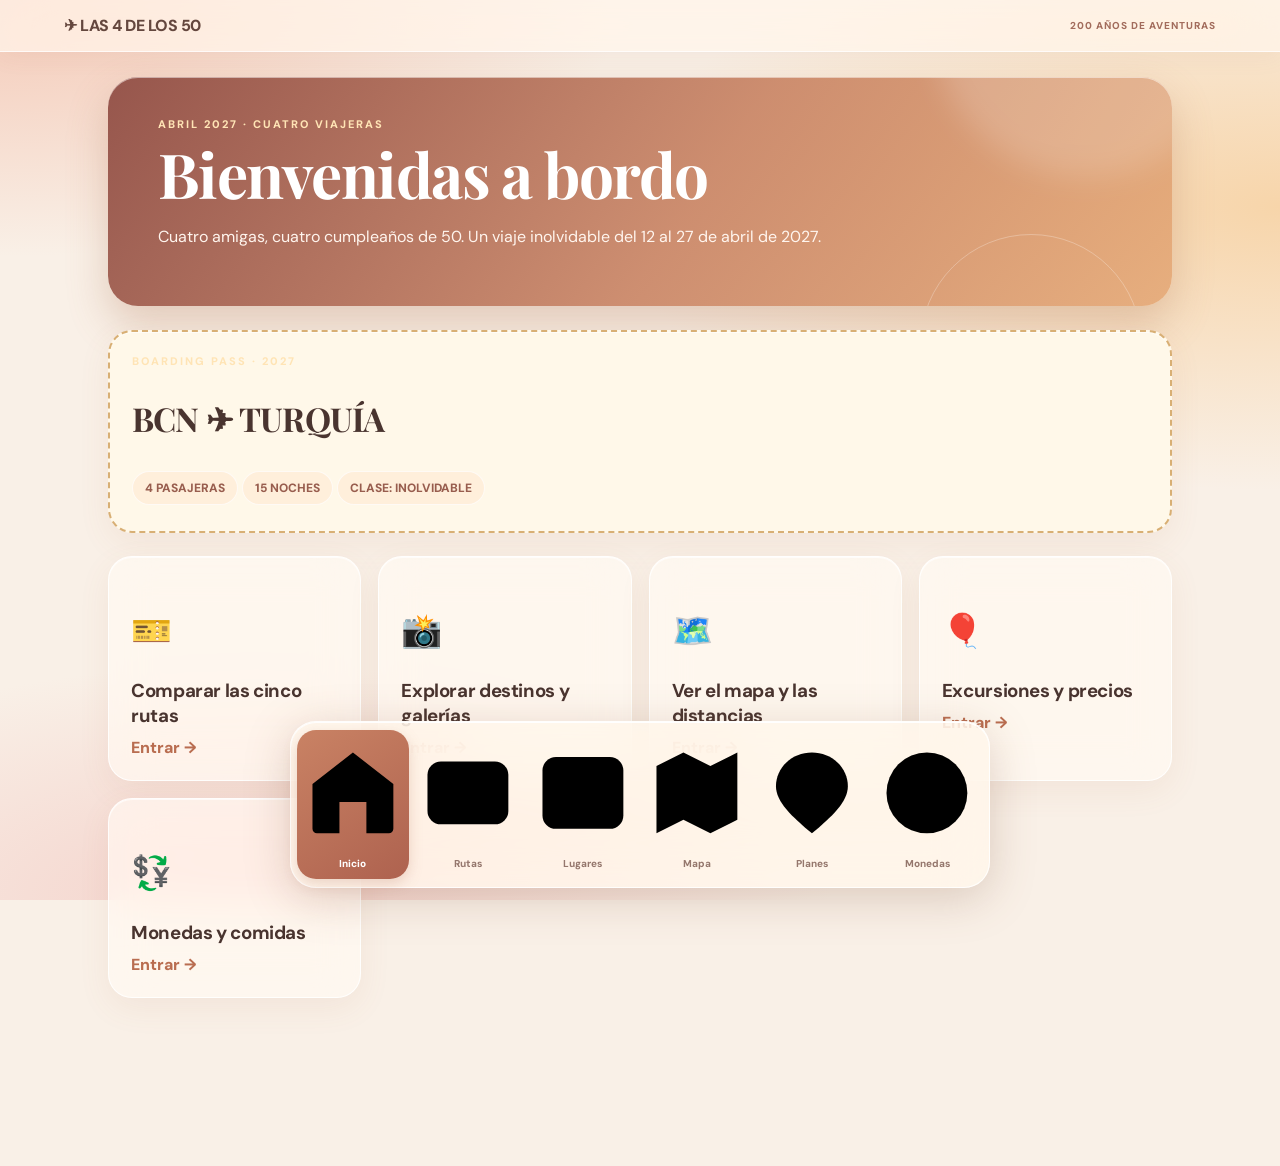
==== commit 8416ae8b: "Cambiar emojis de navegación por iconos lineales monocromáticos" ====
--- a/index.html
+++ b/index.html
@@ -1 +1 @@
-<!doctype html><html lang="es"><head><meta charset="utf-8"><meta name="viewport" content="width=device-width,initial-scale=1"><meta name="theme-color" content="#112d40"><title>Bienvenidas a bordo · Las 4 de los 50</title><link rel="stylesheet" href="style.css"></head><body><header class="top"><a href="index.html">✈ LAS 4 DE LOS 50</a><small>200 AÑOS DE AVENTURAS</small></header><main class="wrap"><div class="hero"><div class="eyebrow">Abril 2027 · Cuatro viajeras</div><h1>Bienvenidas a bordo</h1><p>Cuatro amigas, cuatro cumpleaños de 50. Un viaje inolvidable del 12 al 27 de abril de 2027.</p></div><div style="margin-top:24px"><div class="card" style="background:#fff8e9;border:2px dashed #d8af74"><div class="eyebrow">BOARDING PASS · 2027</div><h2>BCN ✈ TURQUÍA</h2><span class="chip">4 PASAJERAS</span><span class="chip">15 NOCHES</span><span class="chip">CLASE: INOLVIDABLE</span></div><div id="choices"></div></div></main><nav class="nav" aria-label="Navegación principal"><a class="active" href="index.html"><span>🏠</span>Inicio</a><a class="" href="rutas.html"><span>🎫</span>Rutas</a><a class="" href="destinos.html"><span>📸</span>Lugares</a><a class="" href="mapa.html"><span>🗺️</span>Mapa</a><a class="" href="excursiones.html"><span>🎈</span>Planes</a><a class="" href="monedas.html"><span>💱</span>Monedas</a></nav><script src="data.js"></script><script>document.getElementById('choices').innerHTML='<div class="grid">'+[['🎫','Comparar las cinco rutas','rutas.html'],['📸','Explorar destinos y galerías','destinos.html'],['🗺️','Ver el mapa y las distancias','mapa.html'],['🎈','Excursiones y precios','excursiones.html'],['💱','Monedas y comidas','monedas.html']].map(x=>'<a class="card place-link" href="'+x[2]+'"><h2>'+x[0]+'</h2><h3>'+x[1]+'</h3><span class="arrow">Entrar →</span></a>').join('')+'</div>';</script></body></html>+<!doctype html><html lang="es"><head><meta charset="utf-8"><meta name="viewport" content="width=device-width,initial-scale=1"><meta name="theme-color" content="#112d40"><title>Bienvenidas a bordo · Las 4 de los 50</title><link rel="stylesheet" href="style.css"></head><body><header class="top"><a href="index.html">✈ LAS 4 DE LOS 50</a><small>200 AÑOS DE AVENTURAS</small></header><main class="wrap"><div class="hero"><div class="eyebrow">Abril 2027 · Cuatro viajeras</div><h1>Bienvenidas a bordo</h1><p>Cuatro amigas, cuatro cumpleaños de 50. Un viaje inolvidable del 12 al 27 de abril de 2027.</p></div><div style="margin-top:24px"><div class="card" style="background:#fff8e9;border:2px dashed #d8af74"><div class="eyebrow">BOARDING PASS · 2027</div><h2>BCN ✈ TURQUÍA</h2><span class="chip">4 PASAJERAS</span><span class="chip">15 NOCHES</span><span class="chip">CLASE: INOLVIDABLE</span></div><div id="choices"></div></div></main><nav class="nav" aria-label="Navegación principal"><a class="active" data-nav="index" href="index.html"><span class="nav-icon" aria-hidden="true"><svg viewBox="0 0 24 24"><path d="m3 10 9-7 9 7v10a1 1 0 0 1-1 1h-5v-7H9v7H4a1 1 0 0 1-1-1z"/></svg></span>Inicio</a><a data-nav="rutas" href="rutas.html"><span class="nav-icon" aria-hidden="true"><svg viewBox="0 0 24 24"><rect x="3" y="5" width="18" height="14" rx="3"/><path d="M8 5v14M15 9h3M15 13h3"/></svg></span>Rutas</a><a data-nav="destinos" href="destinos.html"><span class="nav-icon" aria-hidden="true"><svg viewBox="0 0 24 24"><rect x="3" y="4" width="18" height="16" rx="3"/><circle cx="8.5" cy="9" r="1.5"/><path d="m4 17 5-5 4 4 3-3 4 4"/></svg></span>Lugares</a><a data-nav="mapa" href="mapa.html"><span class="nav-icon" aria-hidden="true"><svg viewBox="0 0 24 24"><path d="m3 6 6-3 6 3 6-3v15l-6 3-6-3-6 3zM9 3v15M15 6v15"/></svg></span>Mapa</a><a data-nav="excursiones" href="excursiones.html"><span class="nav-icon" aria-hidden="true"><svg viewBox="0 0 24 24"><path d="M12 3c-4.5 0-8 3.4-8 7.5 0 3.5 3.5 6.7 8 10.5 4.5-3.8 8-7 8-10.5C20 6.4 16.5 3 12 3z"/><circle cx="12" cy="10" r="2.5"/></svg></span>Planes</a><a data-nav="monedas" href="monedas.html"><span class="nav-icon" aria-hidden="true"><svg viewBox="0 0 24 24"><circle cx="12" cy="12" r="9"/><path d="M15.5 8.5c-.8-1-2-1.5-3.5-1.5-2 0-3.5 1-3.5 2.5 0 3.5 7 1 7 5 0 1.5-1.5 2.5-3.5 2.5-1.5 0-2.7-.5-3.5-1.5M12 5v14"/></svg></span>Monedas</a></nav><script src="data.js"></script><script>document.getElementById('choices').innerHTML='<div class="grid">'+[['🎫','Comparar las cinco rutas','rutas.html'],['📸','Explorar destinos y galerías','destinos.html'],['🗺️','Ver el mapa y las distancias','mapa.html'],['🎈','Excursiones y precios','excursiones.html'],['💱','Monedas y comidas','monedas.html']].map(x=>'<a class="card place-link" href="'+x[2]+'"><h2>'+x[0]+'</h2><h3>'+x[1]+'</h3><span class="arrow">Entrar →</span></a>').join('')+'</div>';</script></body></html>
--- a/style.css
+++ b/style.css
@@ -1 +1,13 @@
-@import url('https://fonts.googleapis.com/css2?family=DM+Sans:wght@400;500;600;700;800&family=Playfair+Display:wght@600;700&display=swap');:root{--navy:#112d40;--teal:#157f84;--gold:#e8aa55;--ink:#193347;--muted:#687b88;--paper:#f5f2eb}*{box-sizing:border-box}html{scroll-behavior:smooth}body{margin:0;background:var(--paper);font:16px 'DM Sans',sans-serif;color:var(--ink);padding-bottom:92px}h1,h2{font-family:'Playfair Display',serif}h1{font-size:clamp(34px,7vw,58px);line-height:1.1}h2{font-size:29px}p{line-height:1.65}a{color:inherit}button,input,select{font:inherit}button{cursor:pointer}.top{background:var(--navy);color:white;padding:18px 5%;display:flex;justify-content:space-between;align-items:center;gap:12px}.top a{text-decoration:none;font-weight:800}.top small{color:#e8bc77}.wrap{max-width:1100px;margin:auto;padding:28px 18px}.hero{background:linear-gradient(115deg,#112d40ee,#245165dd);color:white;padding:35px 22px;border-radius:20px}.hero h1{margin:8px 0}.hero p{color:#e0e9ed}.eyebrow{color:var(--gold);letter-spacing:2px;text-transform:uppercase;font-size:12px;font-weight:800}.grid{display:grid;grid-template-columns:repeat(auto-fit,minmax(245px,1fr));gap:16px;margin:22px 0}.card{background:white;border-radius:17px;padding:20px;box-shadow:0 7px 25px #1933470e}.card h3{margin:4px 0 8px}.card p{color:var(--muted);font-size:14px}.card .price{color:var(--teal);font-size:22px;font-weight:800}.chip{display:inline-block;background:#e3f2ef;color:#146f70;padding:7px 11px;border-radius:50px;font-size:12px;font-weight:800;margin:4px 4px 4px 0}.tabs{display:flex;overflow-x:auto;gap:8px;padding:6px 0 12px}.tab{border:1px solid #c7d0d0;background:white;border-radius:12px;padding:11px 14px;flex:0 0 auto}.tab.active{background:var(--navy);color:white}.stop{border-left:3px solid var(--gold);padding:4px 15px 15px;margin:12px 0}.stop b{color:var(--teal)}.nav{position:fixed;bottom:0;left:0;right:0;z-index:2000;background:#102c40;display:flex;justify-content:space-around;box-shadow:0 -6px 22px #0c253d30;padding:7px 4px calc(8px + env(safe-area-inset-bottom))}.nav a{color:#c7d9df;flex:1;text-align:center;text-decoration:none;font-size:10px;font-weight:800;padding:7px 1px;border-radius:10px}.nav a span{display:block;font-size:23px}.nav a.active{background:var(--gold);color:var(--navy)}.btn{display:inline-block;background:var(--gold);color:var(--navy);border:0;padding:12px 16px;border-radius:12px;text-decoration:none;font-weight:800}.field{display:grid;gap:6px;margin:10px 0}.field input,.field select{width:100%;border:1px solid #c8d4d6;border-radius:10px;padding:12px;background:white}.form-grid{display:grid;grid-template-columns:repeat(auto-fit,minmax(175px,1fr));gap:12px}.notice{background:#fff4d9;border-left:4px solid #d39b41;padding:15px;border-radius:10px;font-size:13px;color:#69553a;margin:20px 0}.gallery{display:grid;grid-template-columns:repeat(2,1fr);gap:10px}.gallery figure{margin:0;background:#e6e9e9;border-radius:12px;overflow:hidden}.gallery img{display:block;width:100%;height:180px;object-fit:cover}.gallery figcaption{padding:8px;font-size:11px;color:#566b77}.gallery figure:first-child{grid-column:span 2}.gallery figure:first-child img{height:260px}.gallery-placeholder{padding:30px;background:#e7eced;border-radius:12px}.destination-hero{background:white;border-radius:18px;padding:23px;margin-bottom:20px}.destination-hero h1{margin:8px 0}.place-link{display:block;text-decoration:none}.place-link .arrow{color:var(--teal);font-weight:800}.map{height:460px;border-radius:17px;z-index:0}.distance{display:flex;flex-wrap:wrap;gap:9px}.distance span{background:white;border-radius:10px;padding:9px;font-size:13px}.money{font-size:32px;color:var(--teal);font-weight:800}.muted{color:var(--muted)}@media(max-width:600px){.gallery img{height:135px}.gallery figure:first-child img{height:205px}.map{height:360px}}+@import url('https://fonts.googleapis.com/css2?family=DM+Sans:wght@400;500;600;700;800&family=Playfair+Display:wght@600;700&display=swap');
+:root{--navy:#593e3a;--teal:#bd735d;--gold:#df9d6c;--ink:#49342f;--muted:#8d746e;--paper:#f9f0e7;--line:#e9d5c9;--glass:rgba(255,250,245,.66)}
+*{box-sizing:border-box}html{scroll-behavior:smooth}body{margin:0;min-height:100vh;background:radial-gradient(ellipse 65% 38% at 0% 0%,#f4c9b7 0%,transparent 75%),radial-gradient(ellipse 70% 42% at 100% 23%,#f7d5aa 0%,transparent 75%),radial-gradient(ellipse 60% 35% at 20% 100%,#f4d2cb 0%,transparent 75%),#f9f0e7;background-attachment:fixed;font:16px 'DM Sans',-apple-system,BlinkMacSystemFont,sans-serif;color:var(--ink);padding-bottom:120px;-webkit-font-smoothing:antialiased}
+h1,h2{font-family:'Playfair Display',Georgia,serif;letter-spacing:-.025em}h1{font-size:clamp(35px,7vw,62px);line-height:1.08}h2{font-size:clamp(26px,4vw,33px)}h3{letter-spacing:-.02em}p{line-height:1.65}a{color:inherit}button,input,select{font:inherit}button{cursor:pointer}button:focus-visible,a:focus-visible,input:focus-visible,select:focus-visible{outline:3px solid #b96d50;outline-offset:3px}
+.top{position:sticky;top:0;z-index:100;background:rgba(255,246,236,.74);-webkit-backdrop-filter:blur(28px) saturate(160%);backdrop-filter:blur(28px) saturate(160%);color:#64473e;padding:15px max(18px,5%);display:flex;justify-content:space-between;align-items:center;gap:12px;border-bottom:1px solid rgba(255,255,255,.72);box-shadow:0 6px 22px #9c6d4c10}.top a{text-decoration:none;font-weight:800;letter-spacing:-.03em}.top small{color:#a26c5c;font-weight:800;font-size:10px;letter-spacing:1px;text-align:right}
+.wrap{max-width:1100px;margin:auto;padding:25px 18px}.hero{position:relative;overflow:hidden;background:linear-gradient(125deg,rgba(143,76,67,.93),rgba(198,126,93,.86) 55%,rgba(228,166,115,.85));color:#fff;padding:40px clamp(22px,5vw,50px);border-radius:30px;box-shadow:0 18px 40px #ab70504d,inset 0 1px 0 #ffffff80}.hero:before{content:'';position:absolute;width:310px;height:310px;border-radius:50%;background:#ffffff2c;filter:blur(15px);top:-210px;right:-70px;pointer-events:none}.hero:after{content:'';position:absolute;width:220px;height:220px;border:1px solid #ffffff45;border-radius:50%;bottom:-150px;right:30px;pointer-events:none}.hero h1{margin:10px 0;position:relative}.hero p{color:#fff5ee;position:relative;max-width:740px}.eyebrow{color:#ffe4b5;letter-spacing:2px;text-transform:uppercase;font-size:11px;font-weight:800}
+.grid{display:grid;grid-template-columns:repeat(auto-fit,minmax(245px,1fr));gap:17px;margin:23px 0}.card,.destination-hero{background:var(--glass);-webkit-backdrop-filter:blur(22px) saturate(150%);backdrop-filter:blur(22px) saturate(150%);border:1px solid rgba(255,255,255,.83);border-radius:24px;padding:22px;box-shadow:0 10px 32px #a56f4b15,inset 0 1px 0 #ffffffa6;transition:transform .18s ease,box-shadow .18s ease}.card h3{margin:5px 0 9px}.card p{color:var(--muted);font-size:14px}.card .price{color:#b4654b;font-size:22px;font-weight:800}.card:active,.place-link:active{transform:scale(.985)}.chip{display:inline-block;background:rgba(255,237,216,.8);border:1px solid #ffffffb8;color:#985d4e;padding:8px 12px;border-radius:50px;font-size:12px;font-weight:800;margin:4px 4px 4px 0}
+.tabs{display:flex;overflow-x:auto;gap:10px;padding:7px 2px 15px;scroll-snap-type:x mandatory;scrollbar-width:none}.tabs::-webkit-scrollbar{display:none}.tab{border:1px solid #ffffffdb;background:rgba(255,250,245,.7);-webkit-backdrop-filter:blur(14px);backdrop-filter:blur(14px);color:#735249;border-radius:16px;padding:13px 16px;flex:0 0 auto;scroll-snap-align:start;font-weight:800;box-shadow:0 4px 13px #9f6e5212}.tab.active{background:#b86f57;color:white;border-color:#b86f57;box-shadow:0 5px 18px #b86f5740}.stop{border-left:3px solid #db9a70;padding:5px 15px 16px;margin:13px 0}.stop b{color:#a65f4c}
+.nav{position:fixed;bottom:max(12px,env(safe-area-inset-bottom));left:50%;transform:translateX(-50%);width:min(700px,calc(100% - 22px));z-index:2000;background:rgba(255,247,237,.76);-webkit-backdrop-filter:blur(28px) saturate(180%);backdrop-filter:blur(28px) saturate(180%);display:flex;justify-content:space-around;gap:3px;border:1px solid #ffffffdc;border-radius:26px;padding:8px 6px;box-shadow:0 10px 45px #85574040,inset 0 1px 0 #fff}.nav a{color:#95776d;flex:1;min-width:0;text-align:center;text-decoration:none;font-size:10px;font-weight:800;padding:9px 2px;border-radius:19px;transition:background .18s,color .18s}.nav a span{display:block;font-size:22px;line-height:1.2;margin-bottom:4px}.nav a.active{background:linear-gradient(145deg,#c98264,#ae624f);color:white;box-shadow:0 5px 14px #b16c5240}
+.btn{display:inline-block;background:linear-gradient(145deg,#cf8866,#b66c53);color:white;border:1px solid #ffffff65;padding:13px 19px;border-radius:15px;text-decoration:none;font-weight:800;box-shadow:0 5px 15px #a66a5040}
+.field{display:grid;gap:8px;margin:10px 0;font-weight:700;color:#80645b}.field input,.field select{width:100%;border:1px solid #e4c9b8;border-radius:15px;padding:14px;background:#fffaf5e8;color:#5a3f37;min-height:49px}.form-grid{display:grid;grid-template-columns:repeat(auto-fit,minmax(175px,1fr));gap:12px}.notice{background:rgba(255,241,215,.84);border:1px solid #f1d3a3;border-left:4px solid #d39b66;padding:17px;border-radius:17px;font-size:13px;color:#805d45;margin:20px 0}
+.gallery{display:grid;grid-template-columns:repeat(2,1fr);gap:12px}.gallery figure{margin:0;background:#fffaf4b5;border:1px solid #ffffffd6;border-radius:17px;overflow:hidden;box-shadow:0 8px 22px #9d6a4c16}.gallery img{display:block;width:100%;height:180px;object-fit:cover}.gallery figcaption{padding:10px;font-size:11px;color:#866b60}.gallery figure:first-child{grid-column:span 2}.gallery figure:first-child img{height:260px}.gallery-placeholder{padding:30px;background:#fff6ed;border-radius:15px}.destination-hero{margin-bottom:22px}.destination-hero h1{margin:8px 0}.place-link{display:block;text-decoration:none}.place-link .arrow{color:#b96d50;font-weight:800}.map{height:460px;border-radius:23px;z-index:0;box-shadow:0 10px 30px #a56f4b24;border:2px solid #fff}.distance{display:flex;flex-wrap:wrap;gap:9px}.distance span{background:rgba(255,250,245,.8);border:1px solid #fff;border-radius:13px;padding:11px;font-size:13px}.money{font-size:32px;color:#b4654b;font-weight:800}.muted{color:var(--muted)}
+@media(hover:hover){.card:hover{transform:translateY(-3px);box-shadow:0 16px 36px #a56f4b23}.nav a:hover{background:#e8c6b4}}@media(max-width:600px){.wrap{padding:17px 13px}.hero{border-radius:24px;padding:30px 23px}.gallery img{height:135px}.gallery figure:first-child img{height:205px}.map{height:360px}.nav{width:calc(100% - 14px);bottom:max(7px,env(safe-area-inset-bottom));padding:7px 3px;border-radius:23px}.nav a{font-size:9px;padding:8px 0}.nav a span{font-size:20px}.top small{font-size:9px}}@media(prefers-reduced-motion:reduce){*,*:before,*:after{scroll-behavior:auto!important;transition:none!important}}
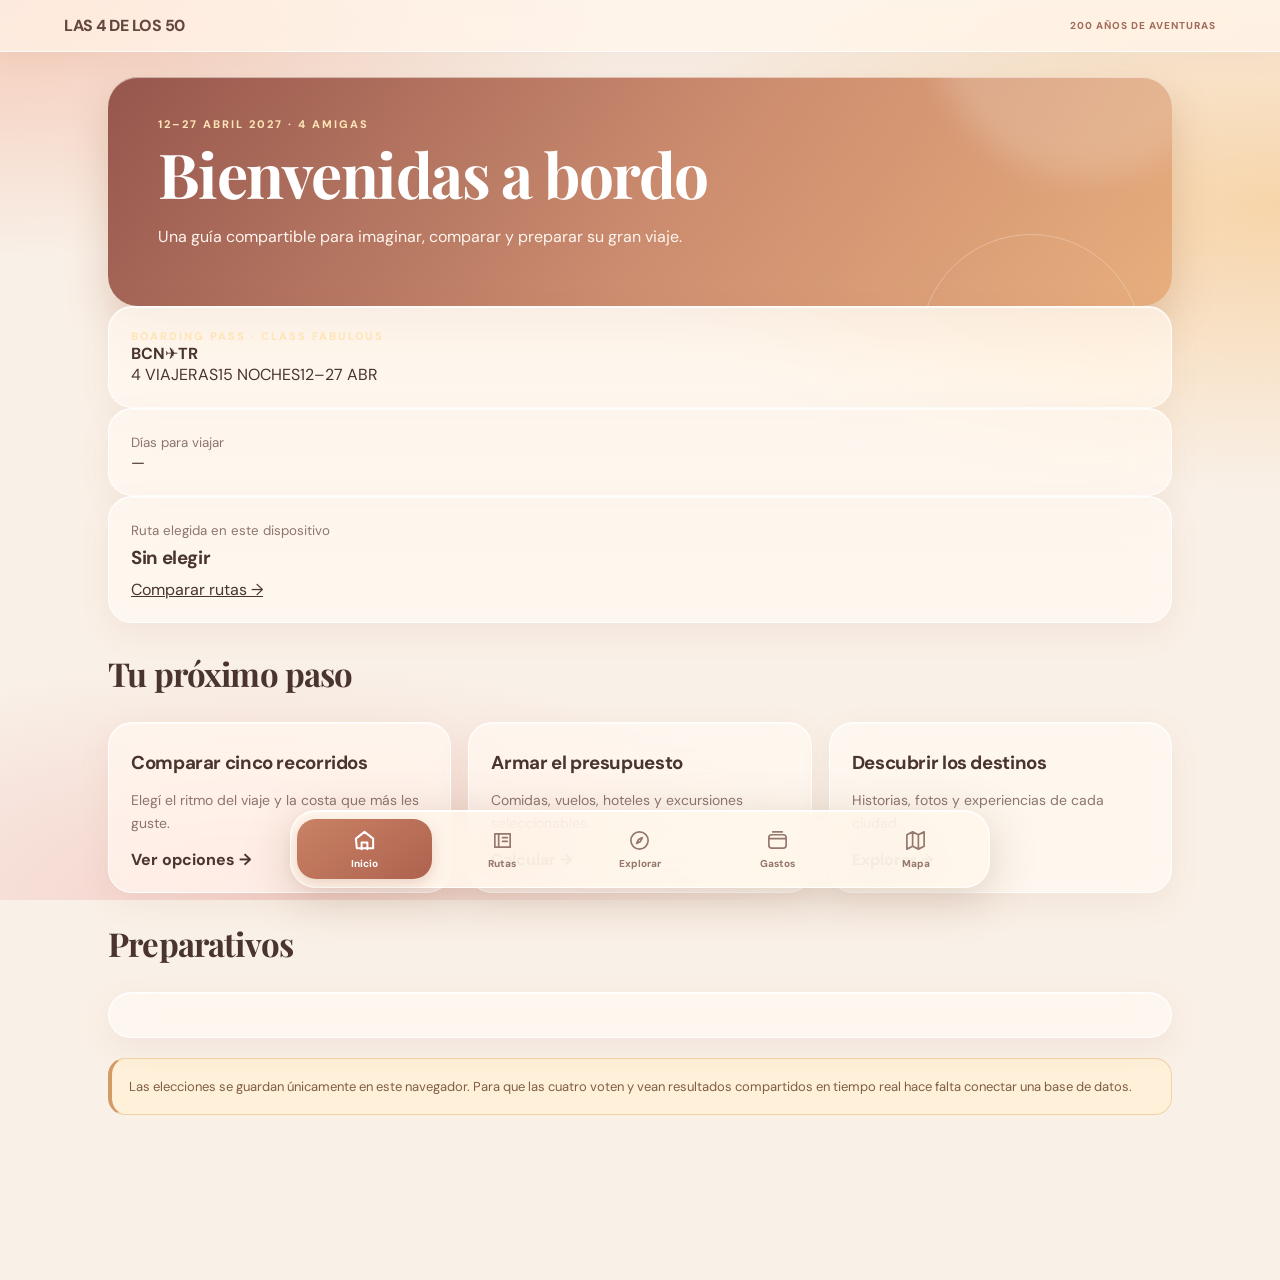
==== commit a3264dbb: "Rediseñar experiencia de viaje con navegación integrada y planificación" ====
--- a/index.html
+++ b/index.html
@@ -1 +1 @@
-<!doctype html><html lang="es"><head><meta charset="utf-8"><meta name="viewport" content="width=device-width,initial-scale=1"><meta name="theme-color" content="#112d40"><title>Bienvenidas a bordo · Las 4 de los 50</title><link rel="stylesheet" href="style.css"></head><body><header class="top"><a href="index.html">✈ LAS 4 DE LOS 50</a><small>200 AÑOS DE AVENTURAS</small></header><main class="wrap"><div class="hero"><div class="eyebrow">Abril 2027 · Cuatro viajeras</div><h1>Bienvenidas a bordo</h1><p>Cuatro amigas, cuatro cumpleaños de 50. Un viaje inolvidable del 12 al 27 de abril de 2027.</p></div><div style="margin-top:24px"><div class="card" style="background:#fff8e9;border:2px dashed #d8af74"><div class="eyebrow">BOARDING PASS · 2027</div><h2>BCN ✈ TURQUÍA</h2><span class="chip">4 PASAJERAS</span><span class="chip">15 NOCHES</span><span class="chip">CLASE: INOLVIDABLE</span></div><div id="choices"></div></div></main><nav class="nav" aria-label="Navegación principal"><a class="active" data-nav="index" href="index.html"><span class="nav-icon" aria-hidden="true"><svg viewBox="0 0 24 24"><path d="m3 10 9-7 9 7v10a1 1 0 0 1-1 1h-5v-7H9v7H4a1 1 0 0 1-1-1z"/></svg></span>Inicio</a><a data-nav="rutas" href="rutas.html"><span class="nav-icon" aria-hidden="true"><svg viewBox="0 0 24 24"><rect x="3" y="5" width="18" height="14" rx="3"/><path d="M8 5v14M15 9h3M15 13h3"/></svg></span>Rutas</a><a data-nav="destinos" href="destinos.html"><span class="nav-icon" aria-hidden="true"><svg viewBox="0 0 24 24"><rect x="3" y="4" width="18" height="16" rx="3"/><circle cx="8.5" cy="9" r="1.5"/><path d="m4 17 5-5 4 4 3-3 4 4"/></svg></span>Lugares</a><a data-nav="mapa" href="mapa.html"><span class="nav-icon" aria-hidden="true"><svg viewBox="0 0 24 24"><path d="m3 6 6-3 6 3 6-3v15l-6 3-6-3-6 3zM9 3v15M15 6v15"/></svg></span>Mapa</a><a data-nav="excursiones" href="excursiones.html"><span class="nav-icon" aria-hidden="true"><svg viewBox="0 0 24 24"><path d="M12 3c-4.5 0-8 3.4-8 7.5 0 3.5 3.5 6.7 8 10.5 4.5-3.8 8-7 8-10.5C20 6.4 16.5 3 12 3z"/><circle cx="12" cy="10" r="2.5"/></svg></span>Planes</a><a data-nav="monedas" href="monedas.html"><span class="nav-icon" aria-hidden="true"><svg viewBox="0 0 24 24"><circle cx="12" cy="12" r="9"/><path d="M15.5 8.5c-.8-1-2-1.5-3.5-1.5-2 0-3.5 1-3.5 2.5 0 3.5 7 1 7 5 0 1.5-1.5 2.5-3.5 2.5-1.5 0-2.7-.5-3.5-1.5M12 5v14"/></svg></span>Monedas</a></nav><script src="data.js"></script><script>document.getElementById('choices').innerHTML='<div class="grid">'+[['🎫','Comparar las cinco rutas','rutas.html'],['📸','Explorar destinos y galerías','destinos.html'],['🗺️','Ver el mapa y las distancias','mapa.html'],['🎈','Excursiones y precios','excursiones.html'],['💱','Monedas y comidas','monedas.html']].map(x=>'<a class="card place-link" href="'+x[2]+'"><h2>'+x[0]+'</h2><h3>'+x[1]+'</h3><span class="arrow">Entrar →</span></a>').join('')+'</div>';</script></body></html>+<!doctype html><html lang="es"><head><meta charset="utf-8"><meta name="viewport" content="width=device-width,initial-scale=1"><meta name="theme-color" content="#f9f0e7"><title>Bienvenidas a bordo · Las 4 de los 50</title><link rel="stylesheet" href="style.css"></head><body><header class="top"><a href="index.html">LAS 4 DE LOS 50</a><small>200 AÑOS DE AVENTURAS</small></header><main class="wrap"><div class="hero"><div class="eyebrow">12–27 abril 2027 · 4 amigas</div><h1>Bienvenidas a bordo</h1><p>Una guía compartible para imaginar, comparar y preparar su gran viaje.</p></div><div class="content"><div class="card ticket2"><div class="eyebrow">BOARDING PASS · CLASS FABULOUS</div><div class="flightline"><strong>BCN</strong><span>✈</span><strong>TR</strong></div><div class="grid-mini"><span>4 VIAJERAS</span><span>15 NOCHES</span><span>12–27 ABR</span></div></div><div class="grid-mini"><div class="card"><small class="muted">Días para viajar</small><div id="countdown" class="big-number">—</div></div><div class="card"><small class="muted">Ruta elegida en este dispositivo</small><h3 id="chosenRoute">Sin elegir</h3><a href="rutas.html">Comparar rutas →</a></div></div><h2>Tu próximo paso</h2><div class="grid"><a class="card place-link" href="rutas.html"><h3>Comparar cinco recorridos</h3><p>Elegí el ritmo del viaje y la costa que más les guste.</p><b>Ver opciones →</b></a><a class="card place-link" href="presupuesto.html"><h3>Armar el presupuesto</h3><p>Comidas, vuelos, hoteles y excursiones seleccionables.</p><b>Calcular →</b></a><a class="card place-link" href="destinos.html"><h3>Descubrir los destinos</h3><p>Historias, fotos y experiencias de cada ciudad.</p><b>Explorar →</b></a></div><h2>Preparativos</h2><div class="card checklist" id="checklist"></div><p class="notice">Las elecciones se guardan únicamente en este navegador. Para que las cuatro voten y vean resultados compartidos en tiempo real hace falta conectar una base de datos.</p></div></main><nav class="nav" aria-label="Navegación principal"><a href="index.html" class="active" aria-current="page"><span class="nav-icon"><svg viewBox="0 0 24 24" aria-hidden="true"><path d="m3 10 9-7 9 7v10H4zM9 21v-7h6v7"/></svg></span>Inicio</a><a href="rutas.html" ><span class="nav-icon"><svg viewBox="0 0 24 24" aria-hidden="true"><path d="M4 5h16v14H4zM8 5v14M12 9h5M12 13h5"/></svg></span>Rutas</a><a href="destinos.html" ><span class="nav-icon"><svg viewBox="0 0 24 24" aria-hidden="true"><circle cx="12" cy="12" r="9"/><path d="m15 9-2 4-4 2 2-4z"/></svg></span>Explorar</a><a href="presupuesto.html" ><span class="nav-icon"><svg viewBox="0 0 24 24" aria-hidden="true"><rect x="3" y="6" width="18" height="14" rx="3"/><path d="M3 10h18M7 3h10"/></svg></span>Gastos</a><a href="mapa.html" ><span class="nav-icon"><svg viewBox="0 0 24 24" aria-hidden="true"><path d="m3 6 6-3 6 3 6-3v15l-6 3-6-3-6 3zM9 3v15M15 6v15"/></svg></span>Mapa</a></nav><script src="data.js"></script><script src="app.js"></script><script>initPage('index')</script></body></html>
--- a/style.css
+++ b/style.css
@@ -10,4 +10,10 @@
 .btn{display:inline-block;background:linear-gradient(145deg,#cf8866,#b66c53);color:white;border:1px solid #ffffff65;padding:13px 19px;border-radius:15px;text-decoration:none;font-weight:800;box-shadow:0 5px 15px #a66a5040}
 .field{display:grid;gap:8px;margin:10px 0;font-weight:700;color:#80645b}.field input,.field select{width:100%;border:1px solid #e4c9b8;border-radius:15px;padding:14px;background:#fffaf5e8;color:#5a3f37;min-height:49px}.form-grid{display:grid;grid-template-columns:repeat(auto-fit,minmax(175px,1fr));gap:12px}.notice{background:rgba(255,241,215,.84);border:1px solid #f1d3a3;border-left:4px solid #d39b66;padding:17px;border-radius:17px;font-size:13px;color:#805d45;margin:20px 0}
 .gallery{display:grid;grid-template-columns:repeat(2,1fr);gap:12px}.gallery figure{margin:0;background:#fffaf4b5;border:1px solid #ffffffd6;border-radius:17px;overflow:hidden;box-shadow:0 8px 22px #9d6a4c16}.gallery img{display:block;width:100%;height:180px;object-fit:cover}.gallery figcaption{padding:10px;font-size:11px;color:#866b60}.gallery figure:first-child{grid-column:span 2}.gallery figure:first-child img{height:260px}.gallery-placeholder{padding:30px;background:#fff6ed;border-radius:15px}.destination-hero{margin-bottom:22px}.destination-hero h1{margin:8px 0}.place-link{display:block;text-decoration:none}.place-link .arrow{color:#b96d50;font-weight:800}.map{height:460px;border-radius:23px;z-index:0;box-shadow:0 10px 30px #a56f4b24;border:2px solid #fff}.distance{display:flex;flex-wrap:wrap;gap:9px}.distance span{background:rgba(255,250,245,.8);border:1px solid #fff;border-radius:13px;padding:11px;font-size:13px}.money{font-size:32px;color:#b4654b;font-weight:800}.muted{color:var(--muted)}
-@media(hover:hover){.card:hover{transform:translateY(-3px);box-shadow:0 16px 36px #a56f4b23}.nav a:hover{background:#e8c6b4}}@media(max-width:600px){.wrap{padding:17px 13px}.hero{border-radius:24px;padding:30px 23px}.gallery img{height:135px}.gallery figure:first-child img{height:205px}.map{height:360px}.nav{width:calc(100% - 14px);bottom:max(7px,env(safe-area-inset-bottom));padding:7px 3px;border-radius:23px}.nav a{font-size:9px;padding:8px 0}.nav a span{font-size:20px}.top small{font-size:9px}}@media(prefers-reduced-motion:reduce){*,*:before,*:after{scroll-behavior:auto!important;transition:none!important}}+@media(hover:hover){.card:hover{transform:translateY(-3px);box-shadow:0 16px 36px #a56f4b23}.nav a:hover{background:#e8c6b4}}@media(max-width:600px){.wrap{padding:17px 13px}.hero{border-radius:24px;padding:30px 23px}.gallery img{height:135px}.gallery figure:first-child img{height:205px}.map{height:360px}.nav{width:calc(100% - 14px);bottom:max(7px,env(safe-area-inset-bottom));padding:7px 3px;border-radius:23px}.nav a{font-size:9px;padding:8px 0}.nav a span{font-size:20px}.top small{font-size:9px}}@media(prefers-reduced-motion:reduce){*,*:before,*:after{scroll-behavior:auto!important;transition:none!important}}
+/* Monochrome iOS-inspired bottom navigation icons */
+.nav .nav-icon{display:flex;align-items:center;justify-content:center;height:25px;margin:0 auto 4px}
+.nav .nav-icon svg{width:23px;height:23px;fill:none;stroke:currentColor;stroke-width:1.75;stroke-linecap:round;stroke-linejoin:round;transition:transform .18s ease}
+.nav a.active .nav-icon svg{stroke-width:2.1}
+.nav a:active .nav-icon svg{transform:scale(.92)}
+@media(max-width:600px){.nav .nav-icon svg{width:21px;height:21px}}
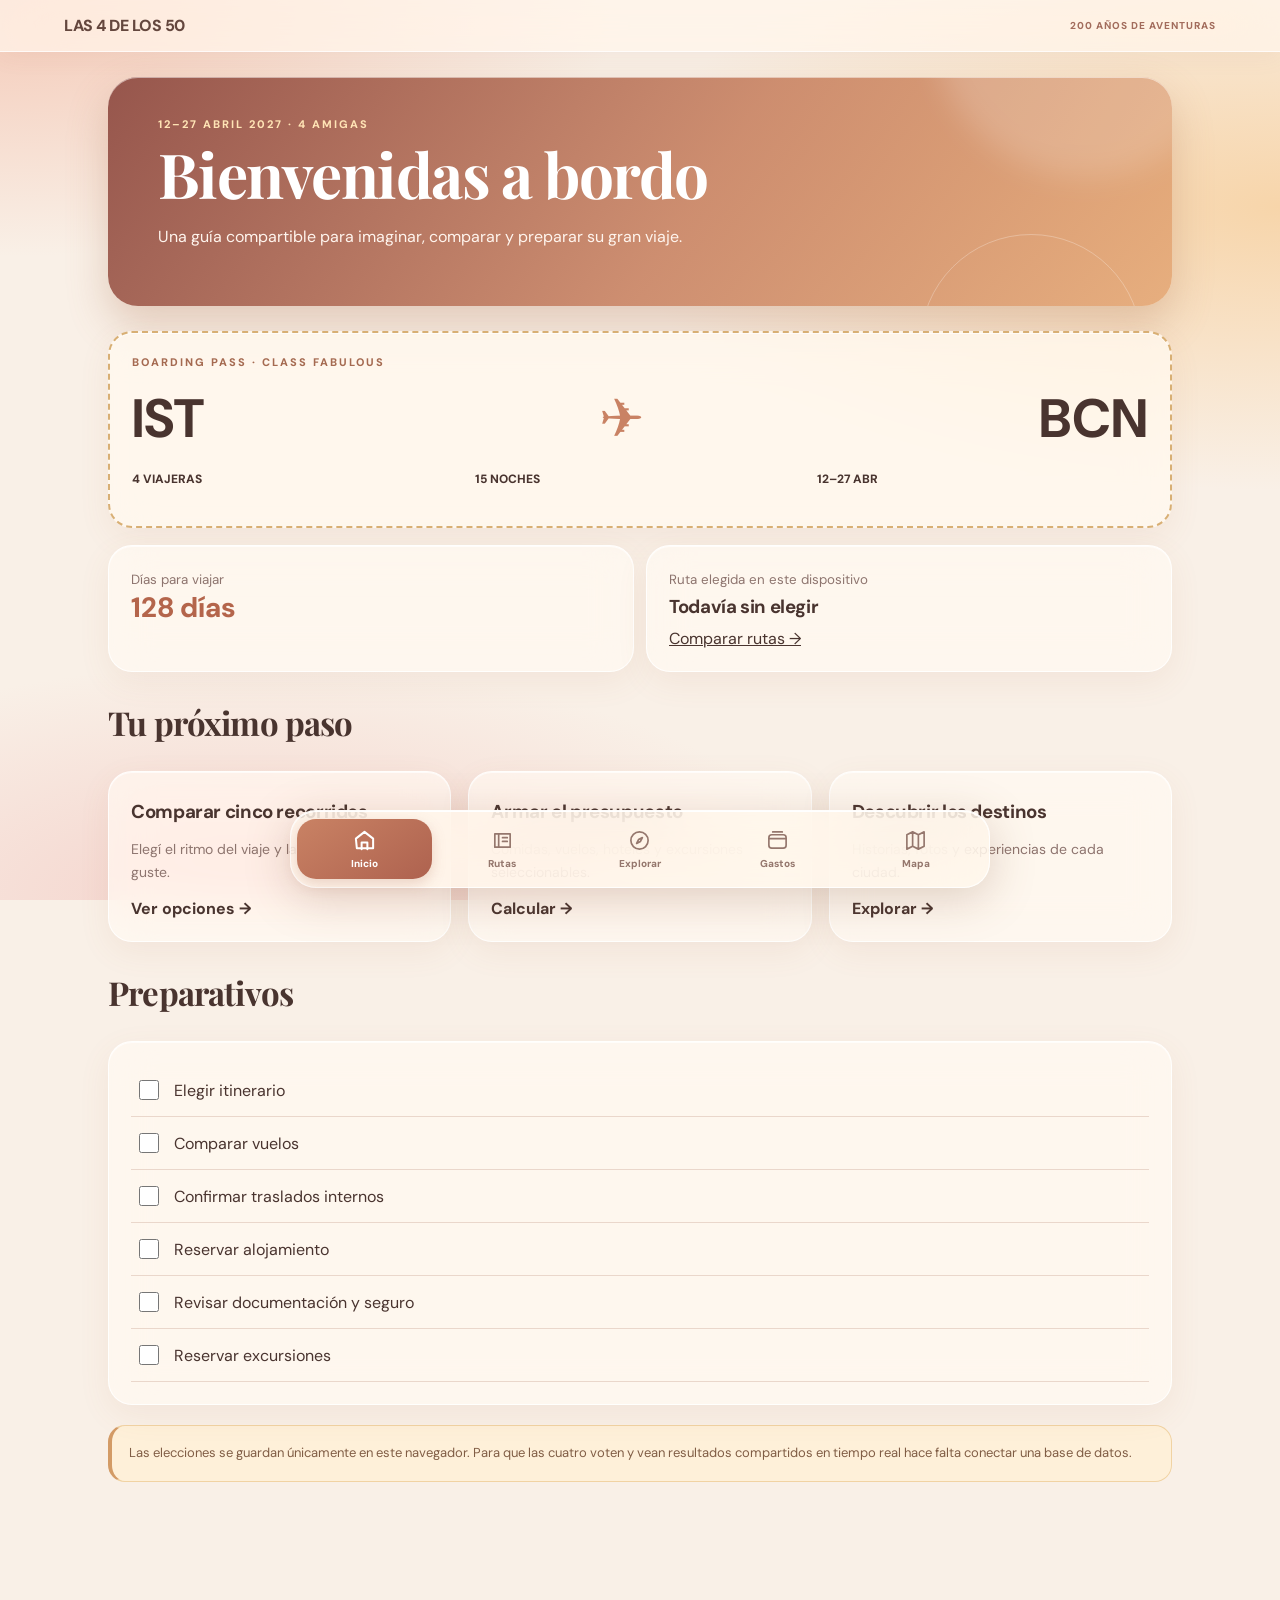
==== commit 0a13debe: "Actualizar boarding pass a Estambul → Barcelona" ====
--- a/index.html
+++ b/index.html
@@ -1 +1 @@
-<!doctype html><html lang="es"><head><meta charset="utf-8"><meta name="viewport" content="width=device-width,initial-scale=1"><meta name="theme-color" content="#f9f0e7"><title>Bienvenidas a bordo · Las 4 de los 50</title><link rel="stylesheet" href="style.css"></head><body><header class="top"><a href="index.html">LAS 4 DE LOS 50</a><small>200 AÑOS DE AVENTURAS</small></header><main class="wrap"><div class="hero"><div class="eyebrow">12–27 abril 2027 · 4 amigas</div><h1>Bienvenidas a bordo</h1><p>Una guía compartible para imaginar, comparar y preparar su gran viaje.</p></div><div class="content"><div class="card ticket2"><div class="eyebrow">BOARDING PASS · CLASS FABULOUS</div><div class="flightline"><strong>BCN</strong><span>✈</span><strong>TR</strong></div><div class="grid-mini"><span>4 VIAJERAS</span><span>15 NOCHES</span><span>12–27 ABR</span></div></div><div class="grid-mini"><div class="card"><small class="muted">Días para viajar</small><div id="countdown" class="big-number">—</div></div><div class="card"><small class="muted">Ruta elegida en este dispositivo</small><h3 id="chosenRoute">Sin elegir</h3><a href="rutas.html">Comparar rutas →</a></div></div><h2>Tu próximo paso</h2><div class="grid"><a class="card place-link" href="rutas.html"><h3>Comparar cinco recorridos</h3><p>Elegí el ritmo del viaje y la costa que más les guste.</p><b>Ver opciones →</b></a><a class="card place-link" href="presupuesto.html"><h3>Armar el presupuesto</h3><p>Comidas, vuelos, hoteles y excursiones seleccionables.</p><b>Calcular →</b></a><a class="card place-link" href="destinos.html"><h3>Descubrir los destinos</h3><p>Historias, fotos y experiencias de cada ciudad.</p><b>Explorar →</b></a></div><h2>Preparativos</h2><div class="card checklist" id="checklist"></div><p class="notice">Las elecciones se guardan únicamente en este navegador. Para que las cuatro voten y vean resultados compartidos en tiempo real hace falta conectar una base de datos.</p></div></main><nav class="nav" aria-label="Navegación principal"><a href="index.html" class="active" aria-current="page"><span class="nav-icon"><svg viewBox="0 0 24 24" aria-hidden="true"><path d="m3 10 9-7 9 7v10H4zM9 21v-7h6v7"/></svg></span>Inicio</a><a href="rutas.html" ><span class="nav-icon"><svg viewBox="0 0 24 24" aria-hidden="true"><path d="M4 5h16v14H4zM8 5v14M12 9h5M12 13h5"/></svg></span>Rutas</a><a href="destinos.html" ><span class="nav-icon"><svg viewBox="0 0 24 24" aria-hidden="true"><circle cx="12" cy="12" r="9"/><path d="m15 9-2 4-4 2 2-4z"/></svg></span>Explorar</a><a href="presupuesto.html" ><span class="nav-icon"><svg viewBox="0 0 24 24" aria-hidden="true"><rect x="3" y="6" width="18" height="14" rx="3"/><path d="M3 10h18M7 3h10"/></svg></span>Gastos</a><a href="mapa.html" ><span class="nav-icon"><svg viewBox="0 0 24 24" aria-hidden="true"><path d="m3 6 6-3 6 3 6-3v15l-6 3-6-3-6 3zM9 3v15M15 6v15"/></svg></span>Mapa</a></nav><script src="data.js"></script><script src="app.js"></script><script>initPage('index')</script></body></html>+<!doctype html><html lang="es"><head><meta charset="utf-8"><meta name="viewport" content="width=device-width,initial-scale=1"><meta name="theme-color" content="#f9f0e7"><title>Bienvenidas a bordo · Las 4 de los 50</title><link rel="stylesheet" href="style.css"></head><body><header class="top"><a href="index.html">LAS 4 DE LOS 50</a><small>200 AÑOS DE AVENTURAS</small></header><main class="wrap"><div class="hero"><div class="eyebrow">12–27 abril 2027 · 4 amigas</div><h1>Bienvenidas a bordo</h1><p>Una guía compartible para imaginar, comparar y preparar su gran viaje.</p></div><div class="content"><div class="card ticket2"><div class="eyebrow">BOARDING PASS · CLASS FABULOUS</div><div class="flightline"><strong>IST</strong><span>✈</span><strong>BCN</strong></div><div class="grid-mini"><span>4 VIAJERAS</span><span>15 NOCHES</span><span>12–27 ABR</span></div></div><div class="grid-mini"><div class="card"><small class="muted">Días para viajar</small><div id="countdown" class="big-number">—</div></div><div class="card"><small class="muted">Ruta elegida en este dispositivo</small><h3 id="chosenRoute">Sin elegir</h3><a href="rutas.html">Comparar rutas →</a></div></div><h2>Tu próximo paso</h2><div class="grid"><a class="card place-link" href="rutas.html"><h3>Comparar cinco recorridos</h3><p>Elegí el ritmo del viaje y la costa que más les guste.</p><b>Ver opciones →</b></a><a class="card place-link" href="presupuesto.html"><h3>Armar el presupuesto</h3><p>Comidas, vuelos, hoteles y excursiones seleccionables.</p><b>Calcular →</b></a><a class="card place-link" href="destinos.html"><h3>Descubrir los destinos</h3><p>Historias, fotos y experiencias de cada ciudad.</p><b>Explorar →</b></a></div><h2>Preparativos</h2><div class="card checklist" id="checklist"></div><p class="notice">Las elecciones se guardan únicamente en este navegador. Para que las cuatro voten y vean resultados compartidos en tiempo real hace falta conectar una base de datos.</p></div></main><nav class="nav" aria-label="Navegación principal"><a href="index.html" class="active" aria-current="page"><span class="nav-icon"><svg viewBox="0 0 24 24" aria-hidden="true"><path d="m3 10 9-7 9 7v10H4zM9 21v-7h6v7"/></svg></span>Inicio</a><a href="rutas.html" ><span class="nav-icon"><svg viewBox="0 0 24 24" aria-hidden="true"><path d="M4 5h16v14H4zM8 5v14M12 9h5M12 13h5"/></svg></span>Rutas</a><a href="destinos.html" ><span class="nav-icon"><svg viewBox="0 0 24 24" aria-hidden="true"><circle cx="12" cy="12" r="9"/><path d="m15 9-2 4-4 2 2-4z"/></svg></span>Explorar</a><a href="presupuesto.html" ><span class="nav-icon"><svg viewBox="0 0 24 24" aria-hidden="true"><rect x="3" y="6" width="18" height="14" rx="3"/><path d="M3 10h18M7 3h10"/></svg></span>Gastos</a><a href="mapa.html" ><span class="nav-icon"><svg viewBox="0 0 24 24" aria-hidden="true"><path d="m3 6 6-3 6 3 6-3v15l-6 3-6-3-6 3zM9 3v15M15 6v15"/></svg></span>Mapa</a></nav><script src="data.js"></script><script src="app.js"></script><script>initPage('index')</script></body></html>
--- a/style.css
+++ b/style.css
@@ -17,3 +17,4 @@
 .nav a.active .nav-icon svg{stroke-width:2.1}
 .nav a:active .nav-icon svg{transform:scale(.92)}
 @media(max-width:600px){.nav .nav-icon svg{width:21px;height:21px}}
+.content{margin-top:25px}.flightline{display:flex;justify-content:space-between;align-items:center;font-size:clamp(28px,7vw,54px);margin:14px 0}.flightline span{color:#c98264}.ticket2{background:#fff9f0c9;border:2px dashed #d8af74}.ticket2 .eyebrow{color:#a56a51}.grid-mini{display:grid;grid-template-columns:repeat(auto-fit,minmax(145px,1fr));gap:12px;margin:17px 0}.grid-mini>span{font-size:12px;font-weight:800}.big-number{font-size:28px;font-weight:800;color:#b4654b}.task{display:flex;align-items:center;gap:12px;padding:13px 4px;border-bottom:1px solid #ead7cb}.task input,.checkcard input{width:20px;height:20px;accent-color:#b66c53;flex:0 0 auto}.compare{display:grid;grid-template-columns:1fr 1fr;gap:12px;margin-top:12px}.compare-cell{background:#fff9f1;border-radius:15px;padding:14px}.compare-cell p{font-size:13px}.checkcard{display:flex;gap:13px;align-items:start;cursor:pointer}.checkcard span{display:grid;gap:7px}.checkcard small{display:block}.checkcard strong{color:#b4654b}.total-card{position:relative;margin:25px 0;background:#fff7eb}.total-card .money{margin:5px 0 15px}.gallery{margin:15px 0 25px}.notice{line-height:1.6}@media(max-width:560px){.compare{grid-template-columns:1fr 1fr}.compare-cell{padding:10px}.compare-cell p{font-size:12px}.grid-mini{grid-template-columns:1fr 1fr}}
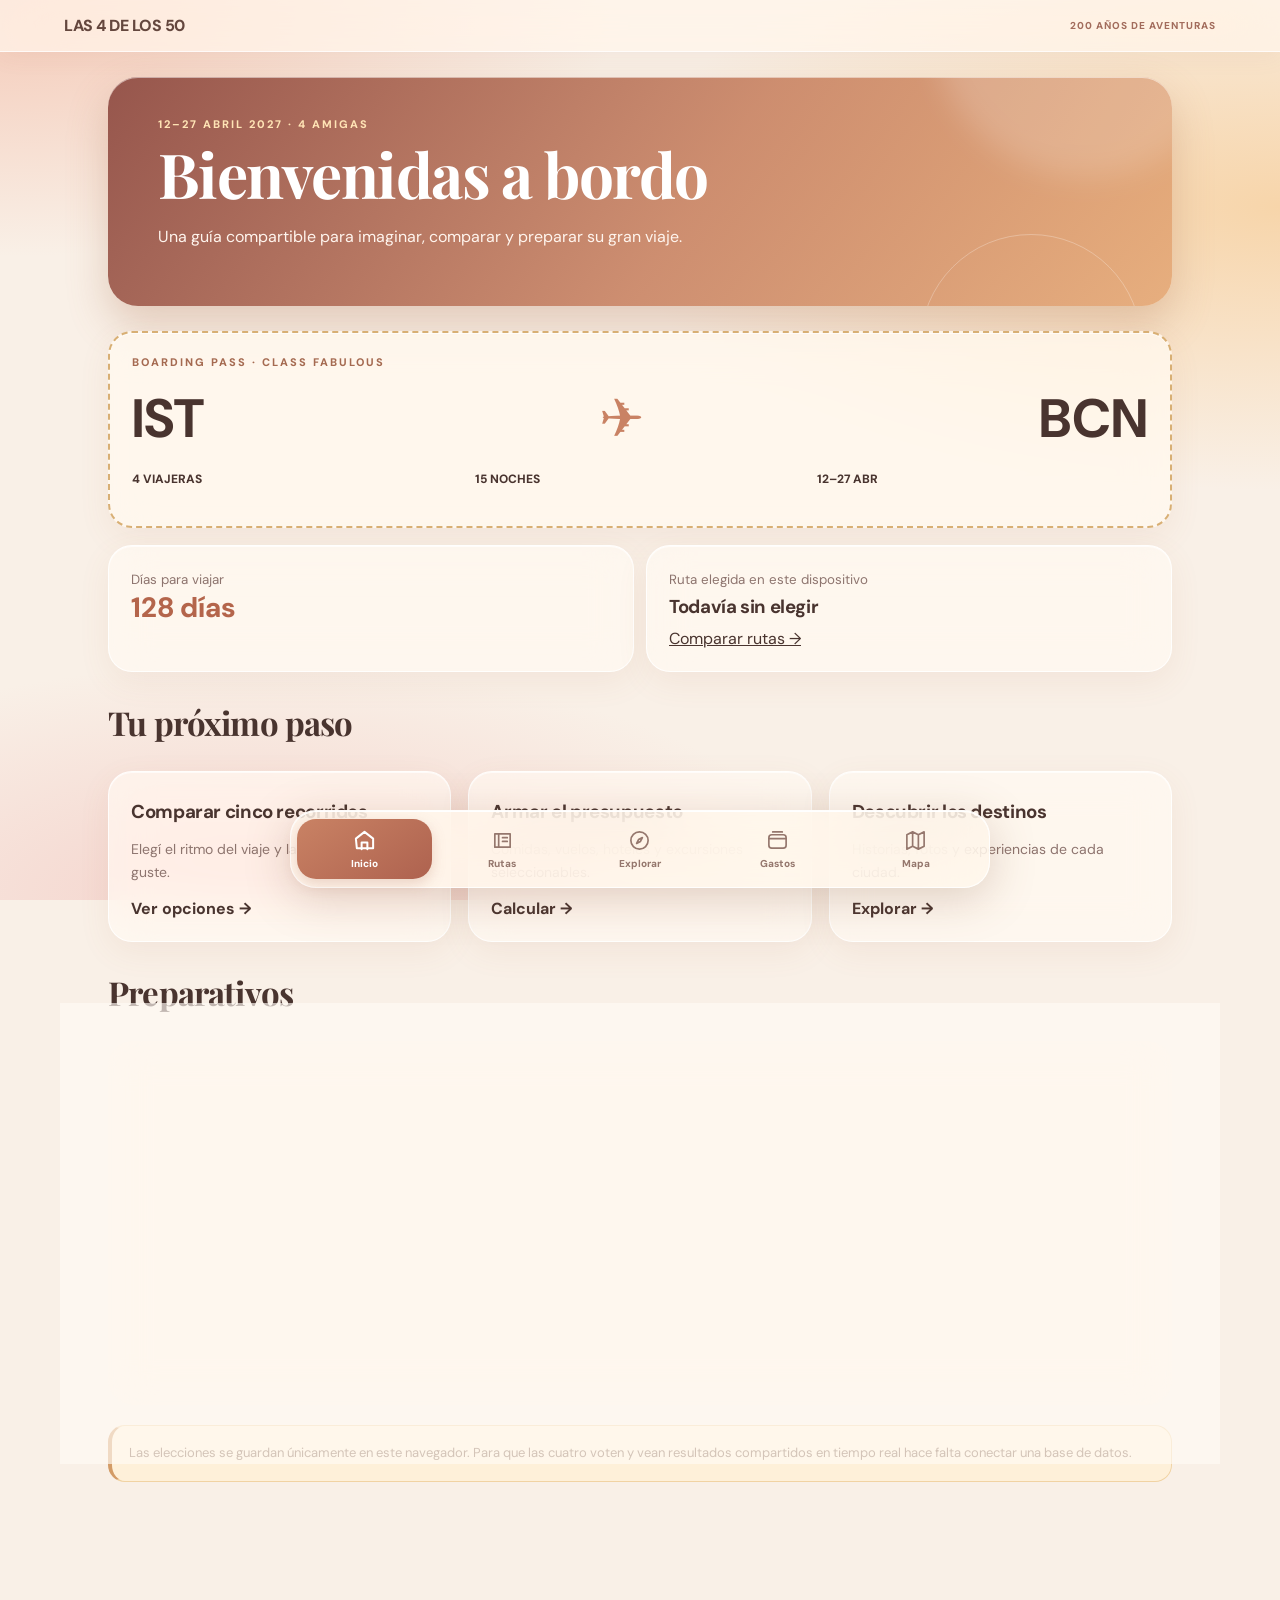
==== commit 4d4ac36e: "Forzar actualización de datos y rutas Estambul a Barcelona sin caché" ====
--- a/index.html
+++ b/index.html
@@ -1 +1 @@
-<!doctype html><html lang="es"><head><meta charset="utf-8"><meta name="viewport" content="width=device-width,initial-scale=1"><meta name="theme-color" content="#f9f0e7"><title>Bienvenidas a bordo · Las 4 de los 50</title><link rel="stylesheet" href="style.css"></head><body><header class="top"><a href="index.html">LAS 4 DE LOS 50</a><small>200 AÑOS DE AVENTURAS</small></header><main class="wrap"><div class="hero"><div class="eyebrow">12–27 abril 2027 · 4 amigas</div><h1>Bienvenidas a bordo</h1><p>Una guía compartible para imaginar, comparar y preparar su gran viaje.</p></div><div class="content"><div class="card ticket2"><div class="eyebrow">BOARDING PASS · CLASS FABULOUS</div><div class="flightline"><strong>IST</strong><span>✈</span><strong>BCN</strong></div><div class="grid-mini"><span>4 VIAJERAS</span><span>15 NOCHES</span><span>12–27 ABR</span></div></div><div class="grid-mini"><div class="card"><small class="muted">Días para viajar</small><div id="countdown" class="big-number">—</div></div><div class="card"><small class="muted">Ruta elegida en este dispositivo</small><h3 id="chosenRoute">Sin elegir</h3><a href="rutas.html">Comparar rutas →</a></div></div><h2>Tu próximo paso</h2><div class="grid"><a class="card place-link" href="rutas.html"><h3>Comparar cinco recorridos</h3><p>Elegí el ritmo del viaje y la costa que más les guste.</p><b>Ver opciones →</b></a><a class="card place-link" href="presupuesto.html"><h3>Armar el presupuesto</h3><p>Comidas, vuelos, hoteles y excursiones seleccionables.</p><b>Calcular →</b></a><a class="card place-link" href="destinos.html"><h3>Descubrir los destinos</h3><p>Historias, fotos y experiencias de cada ciudad.</p><b>Explorar →</b></a></div><h2>Preparativos</h2><div class="card checklist" id="checklist"></div><p class="notice">Las elecciones se guardan únicamente en este navegador. Para que las cuatro voten y vean resultados compartidos en tiempo real hace falta conectar una base de datos.</p></div></main><nav class="nav" aria-label="Navegación principal"><a href="index.html" class="active" aria-current="page"><span class="nav-icon"><svg viewBox="0 0 24 24" aria-hidden="true"><path d="m3 10 9-7 9 7v10H4zM9 21v-7h6v7"/></svg></span>Inicio</a><a href="rutas.html" ><span class="nav-icon"><svg viewBox="0 0 24 24" aria-hidden="true"><path d="M4 5h16v14H4zM8 5v14M12 9h5M12 13h5"/></svg></span>Rutas</a><a href="destinos.html" ><span class="nav-icon"><svg viewBox="0 0 24 24" aria-hidden="true"><circle cx="12" cy="12" r="9"/><path d="m15 9-2 4-4 2 2-4z"/></svg></span>Explorar</a><a href="presupuesto.html" ><span class="nav-icon"><svg viewBox="0 0 24 24" aria-hidden="true"><rect x="3" y="6" width="18" height="14" rx="3"/><path d="M3 10h18M7 3h10"/></svg></span>Gastos</a><a href="mapa.html" ><span class="nav-icon"><svg viewBox="0 0 24 24" aria-hidden="true"><path d="m3 6 6-3 6 3 6-3v15l-6 3-6-3-6 3zM9 3v15M15 6v15"/></svg></span>Mapa</a></nav><script src="data.js"></script><script src="app.js"></script><script>initPage('index')</script></body></html>+<!doctype html><html lang="es"><head><meta charset="utf-8"><meta name="viewport" content="width=device-width,initial-scale=1"><meta name="theme-color" content="#f9f0e7"><title>Bienvenidas a bordo · Las 4 de los 50</title><link rel="stylesheet" href="style.css"></head><body><header class="top"><a href="index.html">LAS 4 DE LOS 50</a><small>200 AÑOS DE AVENTURAS</small></header><main class="wrap"><div class="hero"><div class="eyebrow">12–27 abril 2027 · 4 amigas</div><h1>Bienvenidas a bordo</h1><p>Una guía compartible para imaginar, comparar y preparar su gran viaje.</p></div><div class="content"><div class="card ticket2"><div class="eyebrow">BOARDING PASS · CLASS FABULOUS</div><div class="flightline"><strong>IST</strong><span>✈</span><strong>BCN</strong></div><div class="grid-mini"><span>4 VIAJERAS</span><span>15 NOCHES</span><span>12–27 ABR</span></div></div><div class="grid-mini"><div class="card"><small class="muted">Días para viajar</small><div id="countdown" class="big-number">—</div></div><div class="card"><small class="muted">Ruta elegida en este dispositivo</small><h3 id="chosenRoute">Sin elegir</h3><a href="rutas.html">Comparar rutas →</a></div></div><h2>Tu próximo paso</h2><div class="grid"><a class="card place-link" href="rutas.html"><h3>Comparar cinco recorridos</h3><p>Elegí el ritmo del viaje y la costa que más les guste.</p><b>Ver opciones →</b></a><a class="card place-link" href="presupuesto.html"><h3>Armar el presupuesto</h3><p>Comidas, vuelos, hoteles y excursiones seleccionables.</p><b>Calcular →</b></a><a class="card place-link" href="destinos.html"><h3>Descubrir los destinos</h3><p>Historias, fotos y experiencias de cada ciudad.</p><b>Explorar →</b></a></div><h2>Preparativos</h2><div class="card checklist" id="checklist"></div><p class="notice">Las elecciones se guardan únicamente en este navegador. Para que las cuatro voten y vean resultados compartidos en tiempo real hace falta conectar una base de datos.</p></div></main><nav class="nav" aria-label="Navegación principal"><a href="index.html" class="active" aria-current="page"><span class="nav-icon"><svg viewBox="0 0 24 24" aria-hidden="true"><path d="m3 10 9-7 9 7v10H4zM9 21v-7h6v7"/></svg></span>Inicio</a><a href="rutas.html" ><span class="nav-icon"><svg viewBox="0 0 24 24" aria-hidden="true"><path d="M4 5h16v14H4zM8 5v14M12 9h5M12 13h5"/></svg></span>Rutas</a><a href="destinos.html" ><span class="nav-icon"><svg viewBox="0 0 24 24" aria-hidden="true"><circle cx="12" cy="12" r="9"/><path d="m15 9-2 4-4 2 2-4z"/></svg></span>Explorar</a><a href="presupuesto.html" ><span class="nav-icon"><svg viewBox="0 0 24 24" aria-hidden="true"><rect x="3" y="6" width="18" height="14" rx="3"/><path d="M3 10h18M7 3h10"/></svg></span>Gastos</a><a href="mapa.html" ><span class="nav-icon"><svg viewBox="0 0 24 24" aria-hidden="true"><path d="m3 6 6-3 6 3 6-3v15l-6 3-6-3-6 3zM9 3v15M15 6v15"/></svg></span>Mapa</a></nav><script src="data.js?v=20261102-ist-bcn-2"></script><script src="app.js?v=20261102-ist-bcn-2"></script><script>initPage('index')</script></body></html>
